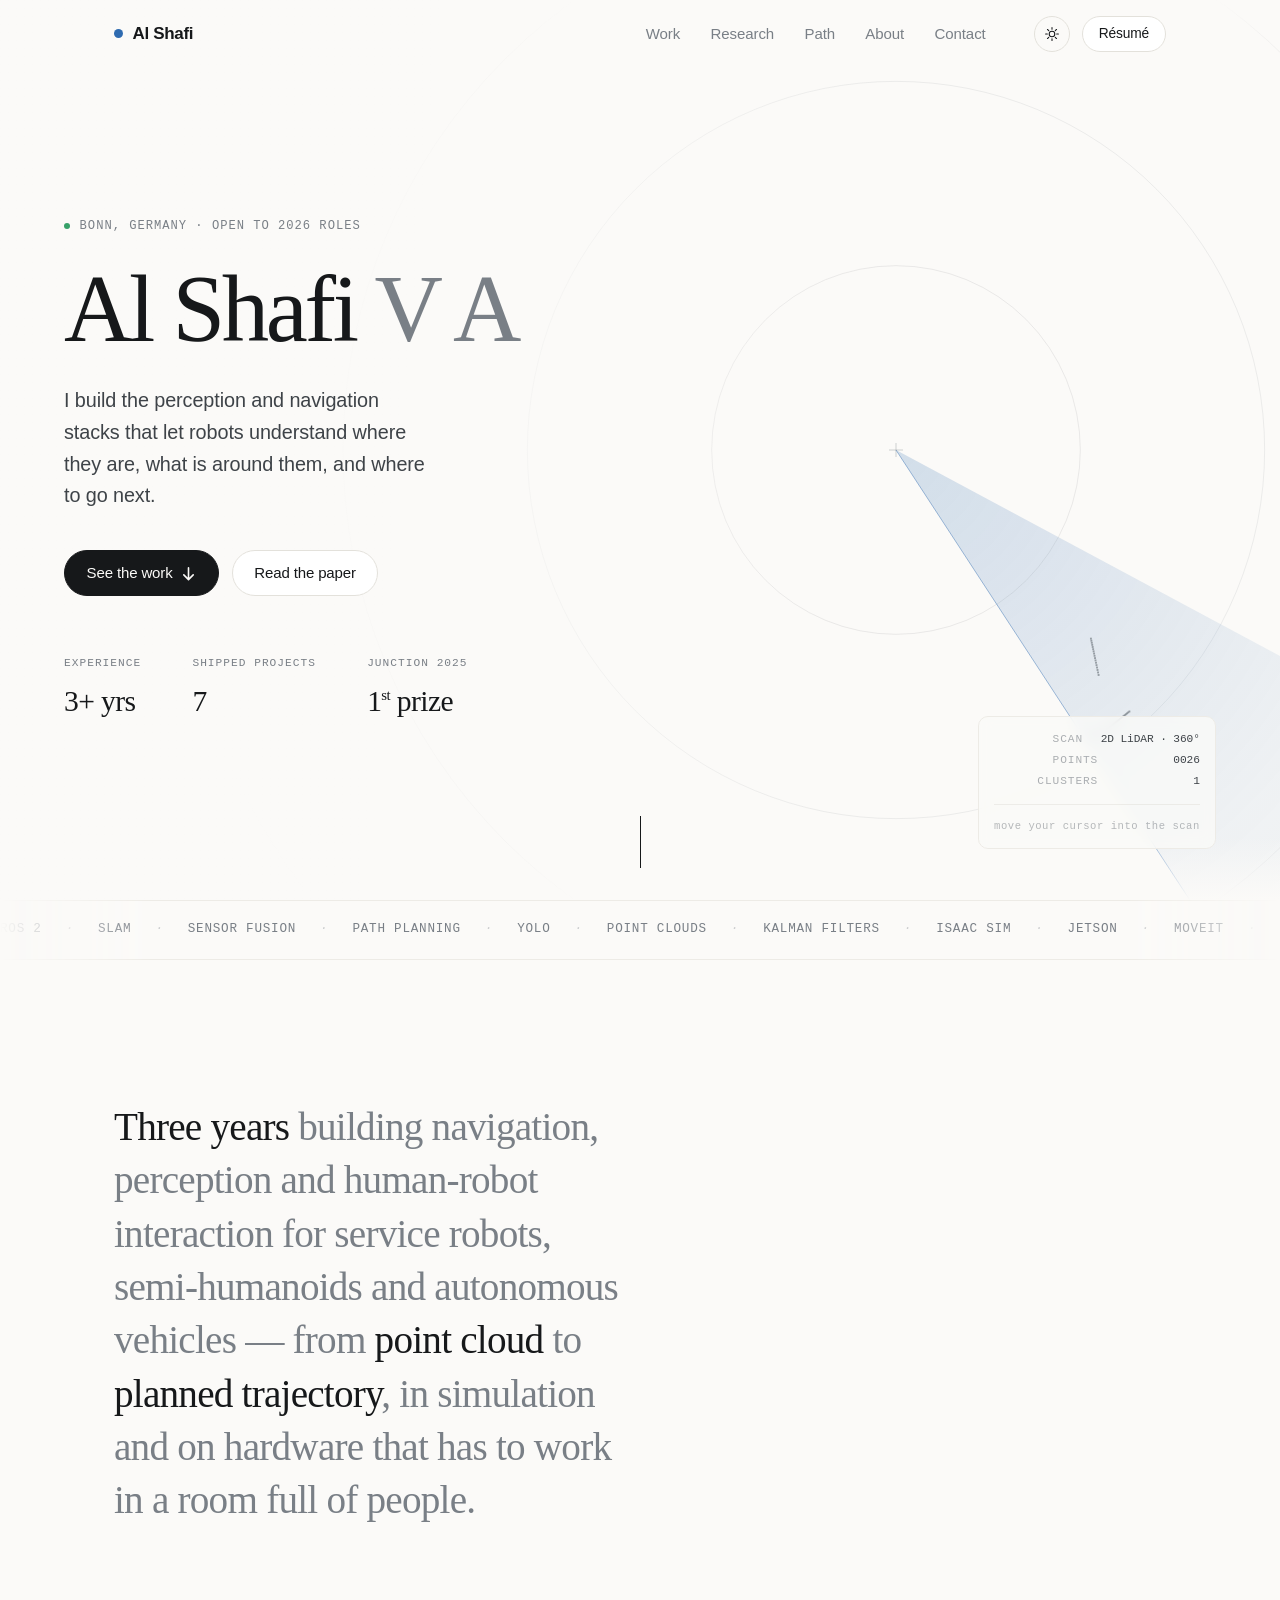
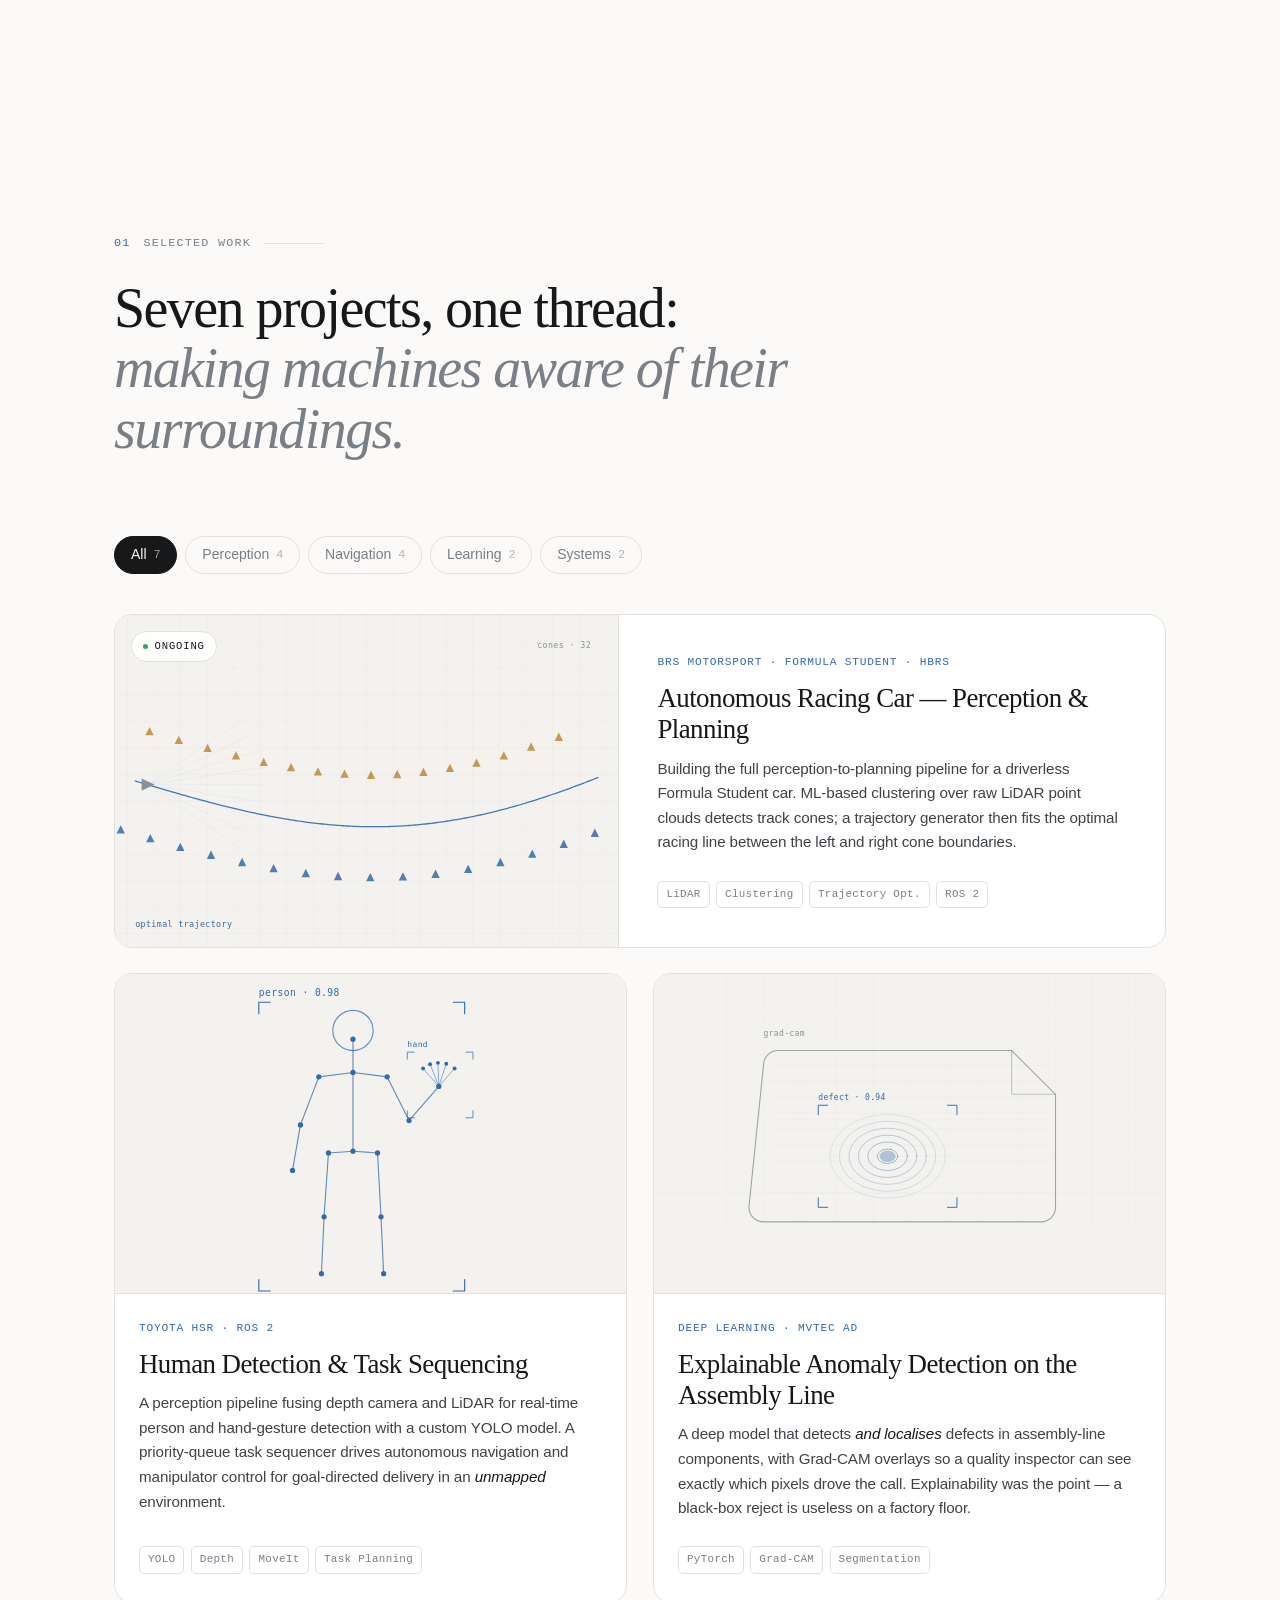
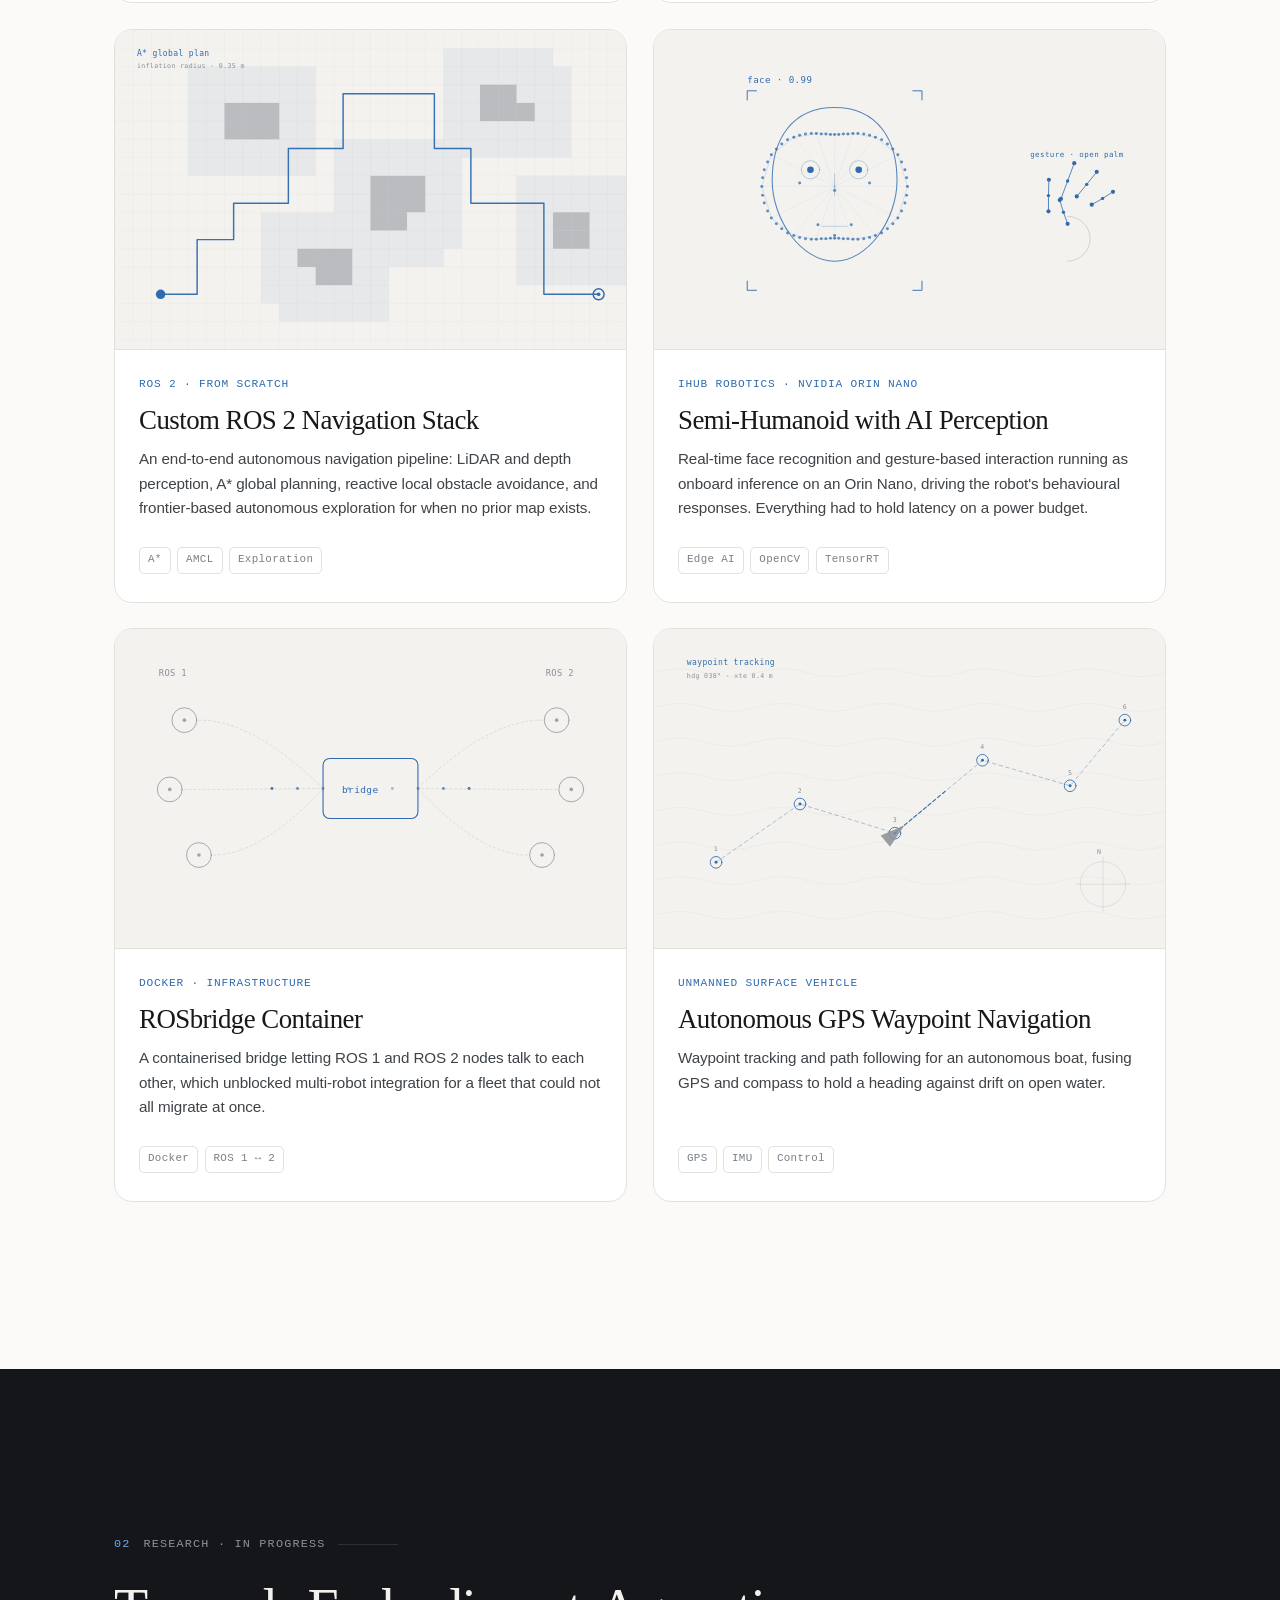
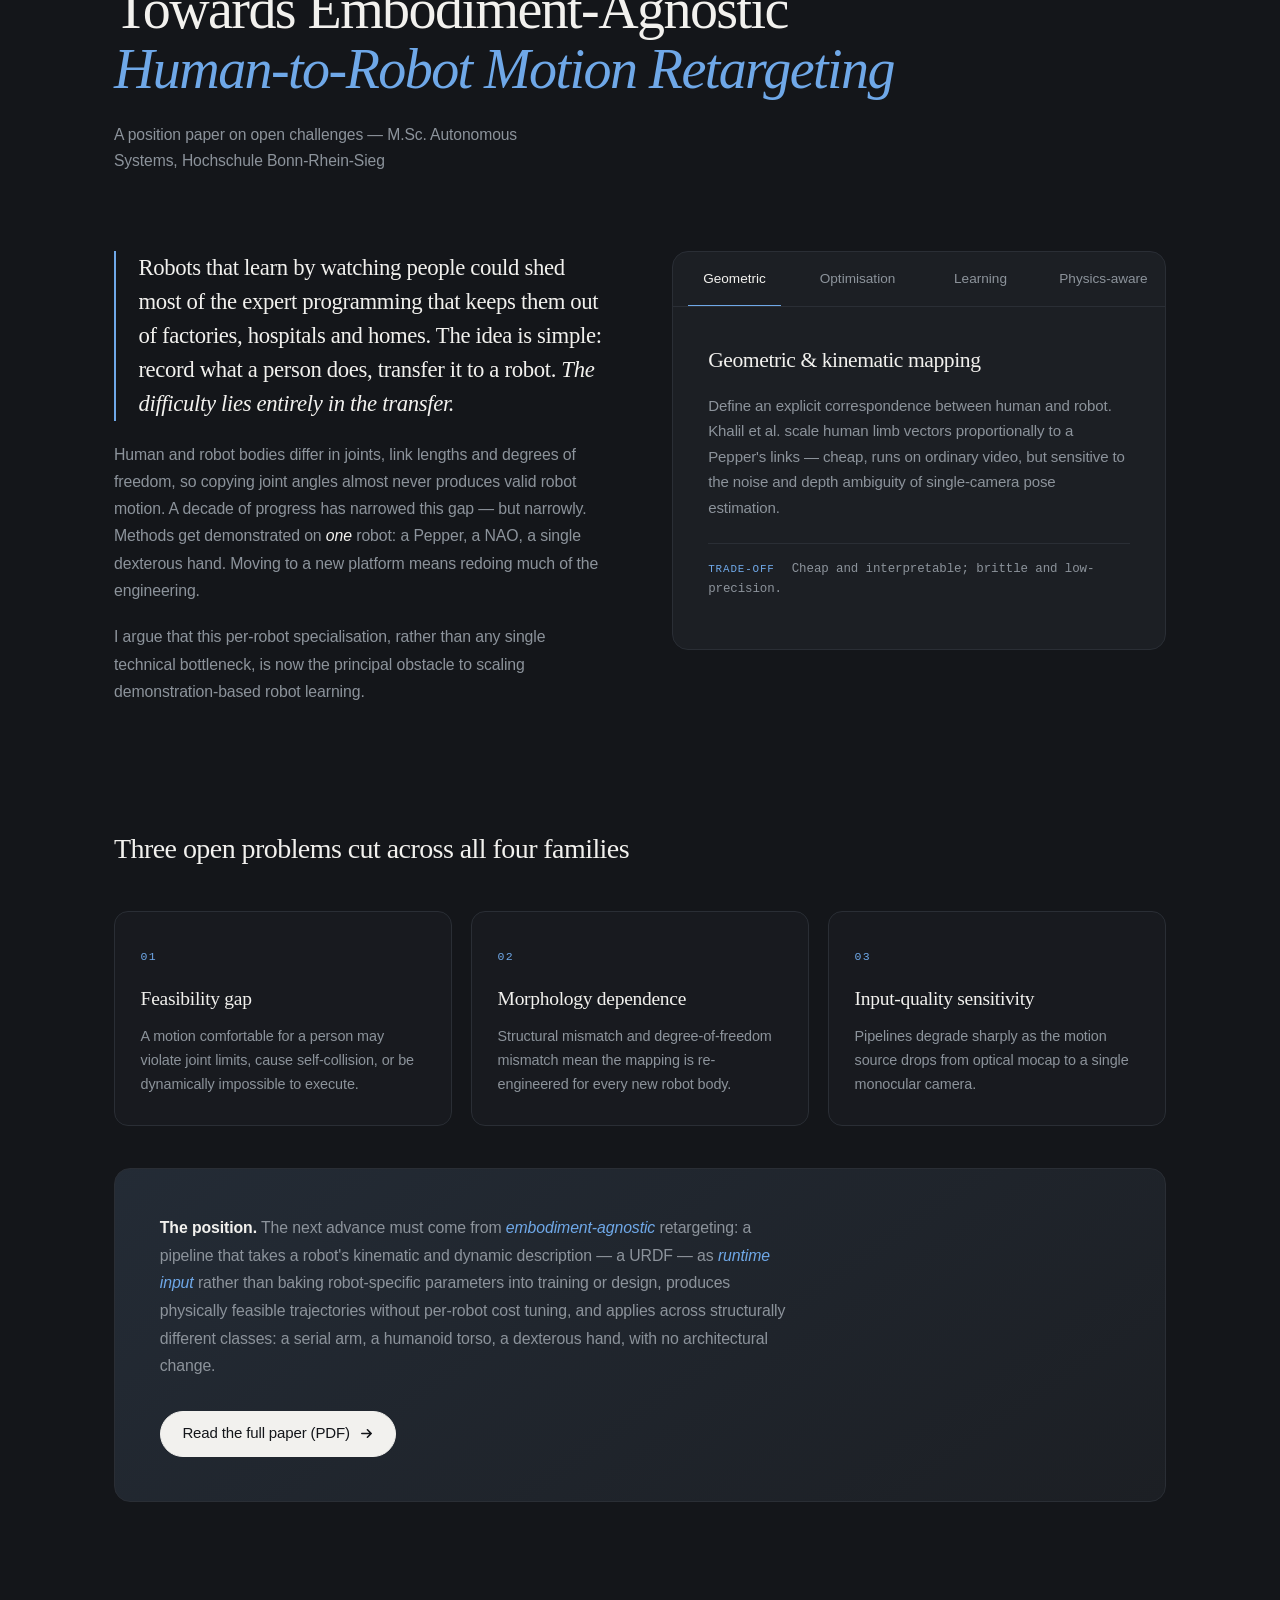
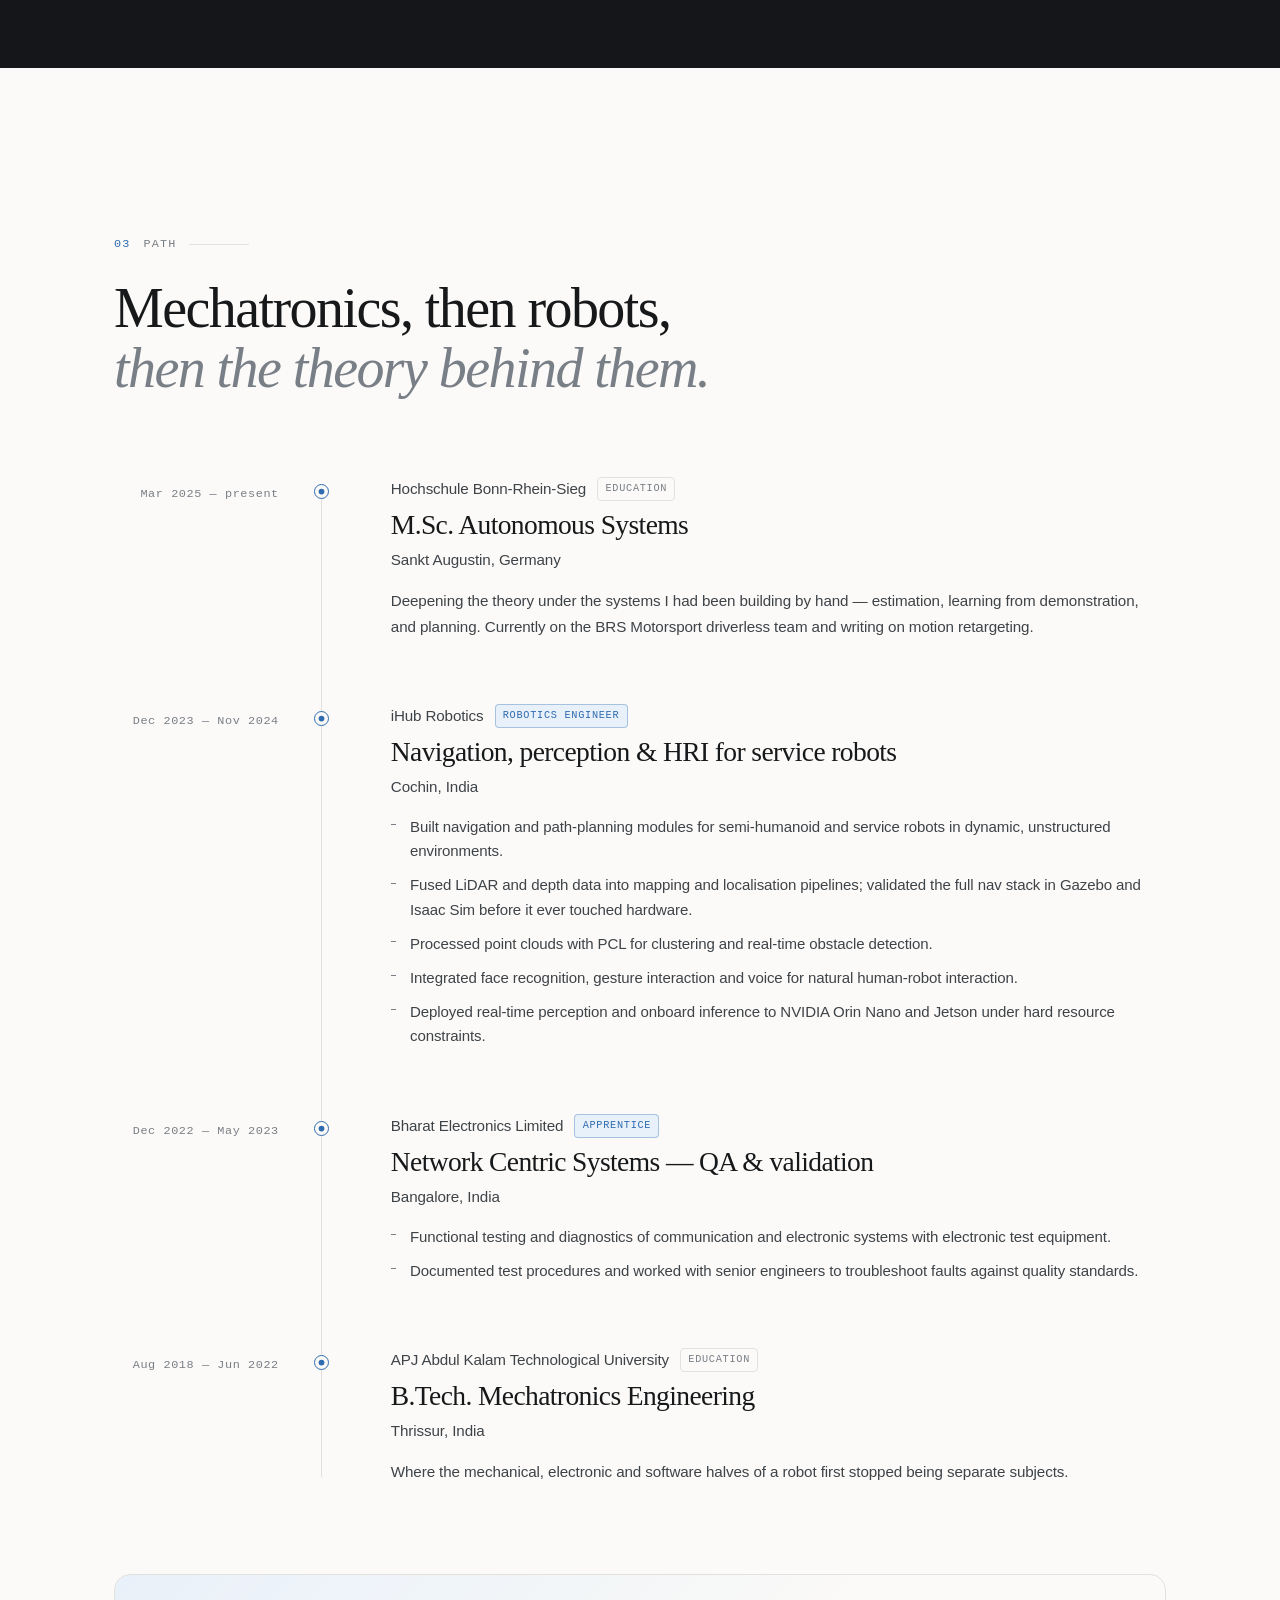
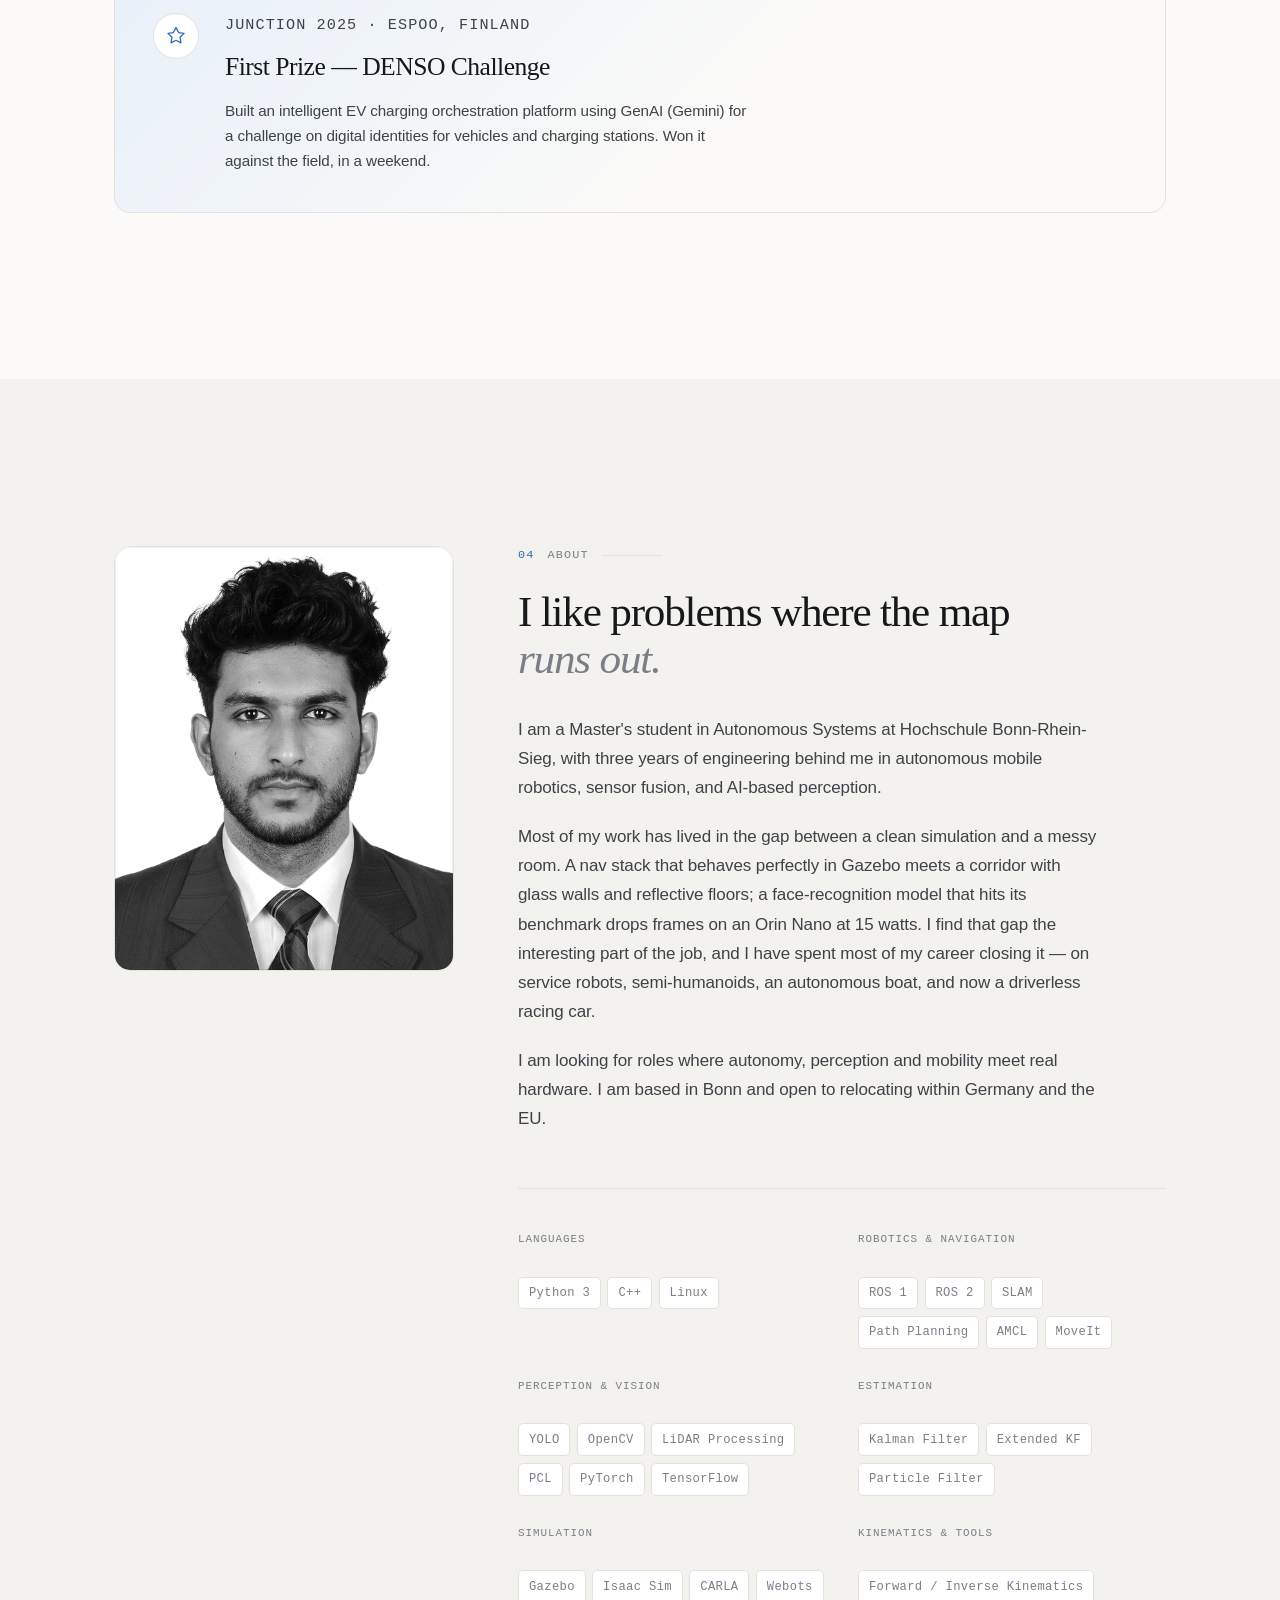
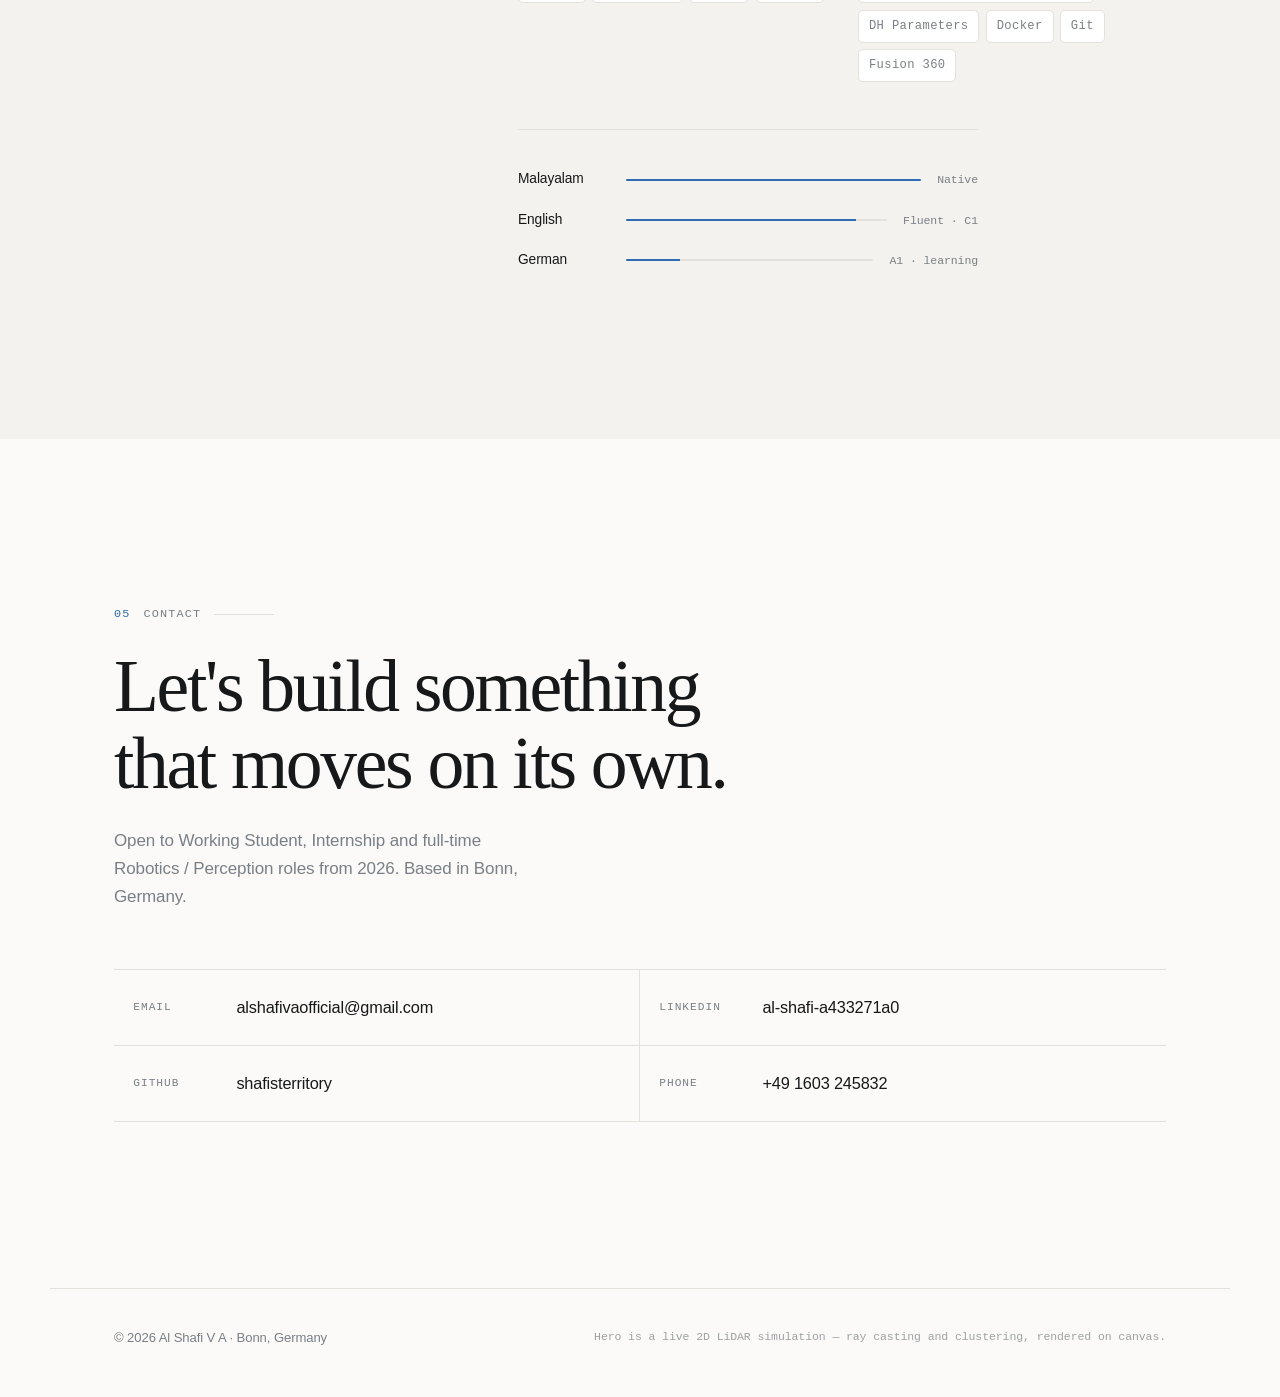
==== index.html @ cf68c4b6 "Initial commit: portfolio website Autonomous Systems Engineer portfolio with projects, research, and" ====
<!DOCTYPE html>
<html lang="en" data-theme="light">
<head>
<meta charset="utf-8">
<meta name="viewport" content="width=device-width, initial-scale=1">
<title>Al Shafi V A — Autonomous Systems Engineer</title>
<meta name="description" content="Robotics engineer and M.Sc. Autonomous Systems student at Hochschule Bonn-Rhein-Sieg. Navigation, perception, sensor fusion, and human-robot interaction.">

<meta property="og:title" content="Al Shafi V A — Autonomous Systems Engineer">
<meta property="og:description" content="Navigation, perception, and sensor fusion for robots that work in the real world.">
<meta property="og:type" content="website">

<link rel="preconnect" href="https://fonts.googleapis.com">
<link rel="stylesheet" href="css/style.css">
</head>
<body>

<!-- ─── skip link ─────────────────────────────────────────── -->
<a href="#main" class="skip">Skip to content</a>

<!-- ─── nav ───────────────────────────────────────────────── -->
<header class="nav" id="nav">
  <div class="nav__inner">
    <a href="#top" class="nav__mark" aria-label="Home">
      <span class="nav__mark-dot" aria-hidden="true"></span>
      <span class="nav__mark-text">Al Shafi</span>
    </a>

    <nav class="nav__links" aria-label="Primary">
      <a href="#work">Work</a>
      <a href="#research">Research</a>
      <a href="#path">Path</a>
      <a href="#about">About</a>
      <a href="#contact">Contact</a>
    </nav>

    <div class="nav__actions">
      <button class="theme-toggle" id="themeToggle" type="button"
              aria-label="Switch colour theme" title="Switch colour theme">
        <svg class="icon-sun" viewBox="0 0 24 24" aria-hidden="true"><circle cx="12" cy="12" r="4.2"/><path d="M12 2.4v2.6M12 19v2.6M2.4 12h2.6M19 12h2.6M5.2 5.2l1.9 1.9M16.9 16.9l1.9 1.9M18.8 5.2l-1.9 1.9M7.1 16.9l-1.9 1.9"/></svg>
        <svg class="icon-moon" viewBox="0 0 24 24" aria-hidden="true"><path d="M20.5 14.6A8.6 8.6 0 0 1 9.4 3.5a8.6 8.6 0 1 0 11.1 11.1z"/></svg>
      </button>
      <a class="btn btn--sm" href="assets/Al_Shafi_VA_Resume.pdf" target="_blank" rel="noopener">Résumé</a>
    </div>
  </div>
  <div class="nav__progress" id="navProgress" aria-hidden="true"></div>
</header>


<main id="main">
<span id="top"></span>

<!-- ─── hero ──────────────────────────────────────────────── -->
<section class="hero">
  <canvas class="hero__canvas" id="lidar" aria-hidden="true"></canvas>
  <div class="hero__scrim" aria-hidden="true"></div>

  <div class="hero__content">
    <p class="hero__eyebrow" data-reveal>
      <span class="pulse" aria-hidden="true"></span>
      Bonn, Germany · open to 2026 roles
    </p>

    <h1 class="hero__name" data-reveal data-reveal-delay="1">
      <span class="hero__line">Al&nbsp;Shafi</span> <span class="hero__line hero__line--muted">V&nbsp;A</span>
    </h1>

    <p class="hero__tagline" data-reveal data-reveal-delay="2">
      I build the perception and navigation stacks that let robots
      understand where they are, what is around them, and where to go next.
    </p>

    <div class="hero__cta" data-reveal data-reveal-delay="3">
      <a class="btn btn--primary" href="#work">
        See the work
        <svg viewBox="0 0 16 16" aria-hidden="true"><path d="M8 2v12M3 9.5 8 14.5l5-5"/></svg>
      </a>
      <a class="btn" href="#research">Read the paper</a>
    </div>

    <dl class="hero__stats" data-reveal data-reveal-delay="4">
      <div><dt>Experience</dt><dd><span data-count="3">0</span>+ yrs</dd></div>
      <div><dt>Shipped projects</dt><dd><span data-count="7">0</span></dd></div>
      <div><dt>Junction 2025</dt><dd>1<sup>st</sup> prize</dd></div>
    </dl>
  </div>

  <div class="hero__readout" aria-hidden="true">
    <div class="readout__row"><span>scan</span><b id="roScan">2D LiDAR · 360°</b></div>
    <div class="readout__row"><span>points</span><b id="roPoints">0</b></div>
    <div class="readout__row"><span>clusters</span><b id="roClusters">0</b></div>
    <div class="readout__hint">move your cursor into the scan</div>
  </div>

  <a href="#work" class="hero__scroll" aria-label="Scroll to work">
    <span class="hero__scroll-line" aria-hidden="true"></span>
  </a>
</section>


<!-- ─── marquee / skills ribbon ───────────────────────────── -->
<div class="ribbon" aria-hidden="true">
  <div class="ribbon__track">
    <span>ROS 2</span><i>·</i><span>SLAM</span><i>·</i><span>Sensor Fusion</span><i>·</i>
    <span>Path Planning</span><i>·</i><span>YOLO</span><i>·</i><span>Point Clouds</span><i>·</i>
    <span>Kalman Filters</span><i>·</i><span>Isaac Sim</span><i>·</i><span>Jetson</span><i>·</i>
    <span>MoveIt</span><i>·</i><span>CARLA</span><i>·</i><span>Gazebo</span><i>·</i>
    <span>ROS 2</span><i>·</i><span>SLAM</span><i>·</i><span>Sensor Fusion</span><i>·</i>
    <span>Path Planning</span><i>·</i><span>YOLO</span><i>·</i><span>Point Clouds</span><i>·</i>
    <span>Kalman Filters</span><i>·</i><span>Isaac Sim</span><i>·</i><span>Jetson</span><i>·</i>
    <span>MoveIt</span><i>·</i><span>CARLA</span><i>·</i><span>Gazebo</span><i>·</i>
  </div>
</div>


<!-- ─── intro statement ───────────────────────────────────── -->
<section class="statement">
  <p class="statement__body" data-reveal>
    <span>Three years</span> building navigation, perception and human-robot
    interaction for service robots, semi-humanoids and autonomous vehicles —
    from <span>point cloud</span> to <span>planned trajectory</span>, in simulation
    and on hardware that has to work in a room full of people.
  </p>
</section>


<!-- ─── work ──────────────────────────────────────────────── -->
<section class="section" id="work">
  <div class="section__head">
    <p class="kicker" data-reveal><span class="kicker__num">01</span> Selected work</p>
    <h2 class="section__title" data-reveal data-reveal-delay="1">
      Seven projects, one thread:<br>
      <em>making machines aware of their surroundings.</em>
    </h2>
  </div>

  <div class="filters" data-reveal role="tablist" aria-label="Filter projects by discipline">
    <button class="filter is-active" data-filter="all"        role="tab" aria-selected="true">All <b>7</b></button>
    <button class="filter" data-filter="perception"  role="tab" aria-selected="false">Perception <b>4</b></button>
    <button class="filter" data-filter="navigation"  role="tab" aria-selected="false">Navigation <b>4</b></button>
    <button class="filter" data-filter="learning"    role="tab" aria-selected="false">Learning <b>2</b></button>
    <button class="filter" data-filter="systems"     role="tab" aria-selected="false">Systems <b>2</b></button>
  </div>

  <div class="grid" id="projectGrid">

    <!-- 1 -->
    <article class="card card--wide" data-tags="perception navigation learning" data-reveal>
      <div class="card__media">
        <img src="assets/projects/racing.svg" alt="" loading="lazy"
             onerror="this.closest('.card__media').classList.add('is-empty')">
        <div class="card__ph" aria-hidden="true">
          <svg viewBox="0 0 120 60"><path d="M6 52 Q30 8 60 30 T114 14"/><circle cx="20" cy="40" r="2"/><circle cx="42" cy="22" r="2"/><circle cx="66" cy="31" r="2"/><circle cx="90" cy="22" r="2"/><circle cx="30" cy="52" r="2"/><circle cx="54" cy="38" r="2"/><circle cx="78" cy="40" r="2"/><circle cx="102" cy="30" r="2"/></svg>
          <span>assets/projects/racing.svg</span>
        </div>
        <span class="badge badge--live">Ongoing</span>
      </div>
      <div class="card__body">
        <p class="card__meta">BRS Motorsport · Formula Student · HBRS</p>
        <h3 class="card__title">Autonomous Racing Car — Perception &amp; Planning</h3>
        <p class="card__text">
          Building the full perception-to-planning pipeline for a driverless
          Formula Student car. ML-based clustering over raw LiDAR point clouds
          detects track cones; a trajectory generator then fits the optimal
          racing line between the left and right cone boundaries.
        </p>
        <ul class="chips"><li>LiDAR</li><li>Clustering</li><li>Trajectory Opt.</li><li>ROS 2</li></ul>
      </div>
    </article>

    <!-- 2 -->
    <article class="card" data-tags="perception navigation" data-reveal data-reveal-delay="1">
      <div class="card__media">
        <img src="assets/projects/hsr.svg" alt="" loading="lazy"
             onerror="this.closest('.card__media').classList.add('is-empty')">
        <div class="card__ph" aria-hidden="true">
          <svg viewBox="0 0 120 60"><rect x="46" y="18" width="28" height="30" rx="4"/><circle cx="60" cy="12" r="7"/><path d="M40 34h-14M94 34h-14"/></svg>
          <span>assets/projects/hsr.svg</span>
        </div>
      </div>
      <div class="card__body">
        <p class="card__meta">Toyota HSR · ROS 2</p>
        <h3 class="card__title">Human Detection &amp; Task Sequencing</h3>
        <p class="card__text">
          A perception pipeline fusing depth camera and LiDAR for real-time person
          and hand-gesture detection with a custom YOLO model. A priority-queue
          task sequencer drives autonomous navigation and manipulator control for
          goal-directed delivery in an <em>unmapped</em> environment.
        </p>
        <ul class="chips"><li>YOLO</li><li>Depth</li><li>MoveIt</li><li>Task Planning</li></ul>
      </div>
    </article>

    <!-- 3 -->
    <article class="card" data-tags="perception learning" data-reveal data-reveal-delay="2">
      <div class="card__media">
        <img src="assets/projects/anomaly.svg" alt="" loading="lazy"
             onerror="this.closest('.card__media').classList.add('is-empty')">
        <div class="card__ph" aria-hidden="true">
          <svg viewBox="0 0 120 60"><rect x="24" y="14" width="72" height="34" rx="3"/><path d="M54 26h14v10H54z" class="hot"/><path d="M24 40h72"/></svg>
          <span>assets/projects/anomaly.svg</span>
        </div>
      </div>
      <div class="card__body">
        <p class="card__meta">Deep Learning · MVTec AD</p>
        <h3 class="card__title">Explainable Anomaly Detection on the Assembly Line</h3>
        <p class="card__text">
          A deep model that detects <em>and localises</em> defects in assembly-line
          components, with Grad-CAM overlays so a quality inspector can see exactly
          which pixels drove the call. Explainability was the point — a black-box
          reject is useless on a factory floor.
        </p>
        <ul class="chips"><li>PyTorch</li><li>Grad-CAM</li><li>Segmentation</li></ul>
      </div>
    </article>

    <!-- 4 -->
    <article class="card" data-tags="navigation" data-reveal>
      <div class="card__media">
        <img src="assets/projects/nav-stack.svg" alt="" loading="lazy"
             onerror="this.closest('.card__media').classList.add('is-empty')">
        <div class="card__ph" aria-hidden="true">
          <svg viewBox="0 0 120 60"><path d="M12 48h20v-16h20v-12h24v-8h32" class="dash"/><circle cx="12" cy="48" r="3"/><circle cx="108" cy="12" r="3"/></svg>
          <span>assets/projects/nav-stack.svg</span>
        </div>
      </div>
      <div class="card__body">
        <p class="card__meta">ROS 2 · From scratch</p>
        <h3 class="card__title">Custom ROS 2 Navigation Stack</h3>
        <p class="card__text">
          An end-to-end autonomous navigation pipeline: LiDAR and depth perception,
          A* global planning, reactive local obstacle avoidance, and frontier-based
          autonomous exploration for when no prior map exists.
        </p>
        <ul class="chips"><li>A*</li><li>AMCL</li><li>Exploration</li></ul>
      </div>
    </article>

    <!-- 5 -->
    <article class="card" data-tags="perception systems" data-reveal data-reveal-delay="1">
      <div class="card__media">
        <img src="assets/projects/humanoid.svg" alt="" loading="lazy"
             onerror="this.closest('.card__media').classList.add('is-empty')">
        <div class="card__ph" aria-hidden="true">
          <svg viewBox="0 0 120 60"><circle cx="60" cy="22" r="12"/><path d="M44 48c0-9 7-14 16-14s16 5 16 14"/><path d="M52 20h4M64 20h4"/></svg>
          <span>assets/projects/humanoid.svg</span>
        </div>
      </div>
      <div class="card__body">
        <p class="card__meta">iHub Robotics · NVIDIA Orin Nano</p>
        <h3 class="card__title">Semi-Humanoid with AI Perception</h3>
        <p class="card__text">
          Real-time face recognition and gesture-based interaction running as
          onboard inference on an Orin Nano, driving the robot's behavioural
          responses. Everything had to hold latency on a power budget.
        </p>
        <ul class="chips"><li>Edge AI</li><li>OpenCV</li><li>TensorRT</li></ul>
      </div>
    </article>

    <!-- 6 -->
    <article class="card" data-tags="systems" data-reveal data-reveal-delay="2">
      <div class="card__media">
        <img src="assets/projects/rosbridge.svg" alt="" loading="lazy"
             onerror="this.closest('.card__media').classList.add('is-empty')">
        <div class="card__ph" aria-hidden="true">
          <svg viewBox="0 0 120 60"><rect x="14" y="20" width="26" height="20" rx="3"/><rect x="80" y="20" width="26" height="20" rx="3"/><path d="M40 30h40" class="dash"/><circle cx="60" cy="30" r="4"/></svg>
          <span>assets/projects/rosbridge.svg</span>
        </div>
      </div>
      <div class="card__body">
        <p class="card__meta">Docker · Infrastructure</p>
        <h3 class="card__title">ROSbridge Container</h3>
        <p class="card__text">
          A containerised bridge letting ROS 1 and ROS 2 nodes talk to each other,
          which unblocked multi-robot integration for a fleet that could not all
          migrate at once.
        </p>
        <ul class="chips"><li>Docker</li><li>ROS 1 ↔ 2</li></ul>
      </div>
    </article>

    <!-- 7 -->
    <article class="card" data-tags="navigation" data-reveal>
      <div class="card__media">
        <img src="assets/projects/gps-boat.svg" alt="" loading="lazy"
             onerror="this.closest('.card__media').classList.add('is-empty')">
        <div class="card__ph" aria-hidden="true">
          <svg viewBox="0 0 120 60"><path d="M20 44h80l-10 10H30z"/><path d="M60 44V16M60 16l22 10-22 8" class="dash"/></svg>
          <span>assets/projects/gps-boat.svg</span>
        </div>
      </div>
      <div class="card__body">
        <p class="card__meta">Unmanned Surface Vehicle</p>
        <h3 class="card__title">Autonomous GPS Waypoint Navigation</h3>
        <p class="card__text">
          Waypoint tracking and path following for an autonomous boat, fusing GPS
          and compass to hold a heading against drift on open water.
        </p>
        <ul class="chips"><li>GPS</li><li>IMU</li><li>Control</li></ul>
      </div>
    </article>

  </div>

  <p class="grid__empty" id="gridEmpty" hidden>No projects match that filter.</p>
</section>


<!-- ─── research ──────────────────────────────────────────── -->
<section class="section section--dark" id="research">
  <div class="section__head">
    <p class="kicker" data-reveal><span class="kicker__num">02</span> Research · in progress</p>
    <h2 class="section__title" data-reveal data-reveal-delay="1">
      Towards Embodiment-Agnostic<br><em>Human-to-Robot Motion Retargeting</em>
    </h2>
    <p class="section__sub" data-reveal data-reveal-delay="2">
      A position paper on open challenges — M.Sc. Autonomous Systems, Hochschule Bonn-Rhein-Sieg
    </p>
  </div>

  <div class="paper">
    <div class="paper__abstract" data-reveal>
      <p class="paper__lede">
        Robots that learn by watching people could shed most of the expert
        programming that keeps them out of factories, hospitals and homes. The idea
        is simple: record what a person does, transfer it to a robot. <em>The
        difficulty lies entirely in the transfer.</em>
      </p>
      <p>
        Human and robot bodies differ in joints, link lengths and degrees of freedom,
        so copying joint angles almost never produces valid robot motion. A decade of
        progress has narrowed this gap — but narrowly. Methods get demonstrated on
        <em>one</em> robot: a Pepper, a NAO, a single dexterous hand. Moving to a new
        platform means redoing much of the engineering.
      </p>
      <p>
        I argue that this per-robot specialisation, rather than any single technical
        bottleneck, is now the principal obstacle to scaling demonstration-based
        robot learning.
      </p>
    </div>

    <div class="paper__panel" data-reveal data-reveal-delay="1">
      <div class="tabs" role="tablist" aria-label="Retargeting method families">
        <button class="tab is-active" role="tab" aria-selected="true"  data-tab="geo">Geometric</button>
        <button class="tab" role="tab" aria-selected="false" data-tab="opt">Optimisation</button>
        <button class="tab" role="tab" aria-selected="false" data-tab="learn">Learning</button>
        <button class="tab" role="tab" aria-selected="false" data-tab="phys">Physics-aware</button>
      </div>

      <div class="tab-panels">
        <div class="tab-panel is-active" data-panel="geo" role="tabpanel">
          <h4>Geometric &amp; kinematic mapping</h4>
          <p>
            Define an explicit correspondence between human and robot. Khalil et al.
            scale human limb vectors proportionally to a Pepper's links — cheap, runs
            on ordinary video, but sensitive to the noise and depth ambiguity of
            single-camera pose estimation.
          </p>
          <p class="tab-panel__verdict"><span>Trade-off</span> Cheap and interpretable; brittle and low-precision.</p>
        </div>

        <div class="tab-panel" data-panel="opt" role="tabpanel">
          <h4>Optimisation-based retargeting</h4>
          <p>
            Cast retargeting as a constrained problem: minimise human–robot pose
            discrepancy subject to joint limits and collision avoidance. DexPilot
            teleoperates a 23-DoA hand-arm system from four depth cameras watching a
            bare hand — accurate and general <em>within</em> a hand morphology.
          </p>
          <p class="tab-panel__verdict"><span>Trade-off</span> Precise; computationally heavy and cost terms tuned per robot.</p>
        </div>

        <div class="tab-panel" data-panel="learn" role="tabpanel">
          <h4>Learning-based retargeting</h4>
          <p>
            Replace hand-designed rules with mappings learned from data. Zhang et al.
            search a compressed latent space for the best-matching robot pose,
            transferring two-armed sign language across YuMi, NAO and Pepper. The
            binding constraint is how much matched human–robot data you need.
          </p>
          <p class="tab-panel__verdict"><span>Trade-off</span> Scales across robots; starved for paired training data.</p>
        </div>

        <div class="tab-panel" data-panel="phys" role="tabpanel">
          <h4>Physics-aware imitation</h4>
          <p>
            Enforce dynamic feasibility, not just kinematic similarity — the motion
            must be executable, not merely reachable. This family speaks directly to
            the feasibility gap, where a motion comfortable for a person violates a
            robot's torque limits or is dynamically impossible.
          </p>
          <p class="tab-panel__verdict"><span>Trade-off</span> Physically valid; expensive and simulator-dependent.</p>
        </div>
      </div>
    </div>
  </div>

  <div class="problems">
    <p class="problems__head" data-reveal>Three open problems cut across all four families</p>
    <div class="problems__grid">
      <div class="problem" data-reveal>
        <span class="problem__num">01</span>
        <h4>Feasibility gap</h4>
        <p>A motion comfortable for a person may violate joint limits, cause self-collision, or be dynamically impossible to execute.</p>
      </div>
      <div class="problem" data-reveal data-reveal-delay="1">
        <span class="problem__num">02</span>
        <h4>Morphology dependence</h4>
        <p>Structural mismatch and degree-of-freedom mismatch mean the mapping is re-engineered for every new robot body.</p>
      </div>
      <div class="problem" data-reveal data-reveal-delay="2">
        <span class="problem__num">03</span>
        <h4>Input-quality sensitivity</h4>
        <p>Pipelines degrade sharply as the motion source drops from optical mocap to a single monocular camera.</p>
      </div>
    </div>

    <div class="thesis" data-reveal>
      <p>
        <strong>The position.</strong> The next advance must come from
        <em>embodiment-agnostic</em> retargeting: a pipeline that takes a robot's
        kinematic and dynamic description — a URDF — as <em>runtime input</em> rather
        than baking robot-specific parameters into training or design, produces
        physically feasible trajectories without per-robot cost tuning, and applies
        across structurally different classes: a serial arm, a humanoid torso, a
        dexterous hand, with no architectural change.
      </p>
      <a class="btn btn--primary" href="assets/Towards_Embodiment_Agnostic_Retargeting.pdf" target="_blank" rel="noopener">
        Read the full paper (PDF)
        <svg viewBox="0 0 16 16" aria-hidden="true"><path d="M3 8h10M9 4l4 4-4 4"/></svg>
      </a>
    </div>
  </div>
</section>


<!-- ─── path / timeline ───────────────────────────────────── -->
<section class="section" id="path">
  <div class="section__head">
    <p class="kicker" data-reveal><span class="kicker__num">03</span> Path</p>
    <h2 class="section__title" data-reveal data-reveal-delay="1">
      Mechatronics, then robots,<br><em>then the theory behind them.</em>
    </h2>
  </div>

  <ol class="timeline" id="timeline">
    <span class="timeline__rail" aria-hidden="true"><i id="timelineFill"></i></span>

    <li class="tl" data-reveal>
      <span class="tl__dot" aria-hidden="true"></span>
      <div class="tl__when">Mar 2025 — present</div>
      <div class="tl__what">
        <p class="tl__where">Hochschule Bonn-Rhein-Sieg <span class="tl__tag">Education</span></p>
        <h3>M.Sc. Autonomous Systems</h3>
        <p class="tl__place">Sankt Augustin, Germany</p>
        <p>
          Deepening the theory under the systems I had been building by hand —
          estimation, learning from demonstration, and planning. Currently on the
          BRS Motorsport driverless team and writing on motion retargeting.
        </p>
      </div>
    </li>

    <li class="tl" data-reveal>
      <span class="tl__dot" aria-hidden="true"></span>
      <div class="tl__when">Dec 2023 — Nov 2024</div>
      <div class="tl__what">
        <p class="tl__where">iHub Robotics <span class="tl__tag tl__tag--work">Robotics Engineer</span></p>
        <h3>Navigation, perception &amp; HRI for service robots</h3>
        <p class="tl__place">Cochin, India</p>
        <ul>
          <li>Built navigation and path-planning modules for semi-humanoid and service robots in dynamic, unstructured environments.</li>
          <li>Fused LiDAR and depth data into mapping and localisation pipelines; validated the full nav stack in Gazebo and Isaac Sim before it ever touched hardware.</li>
          <li>Processed point clouds with PCL for clustering and real-time obstacle detection.</li>
          <li>Integrated face recognition, gesture interaction and voice for natural human-robot interaction.</li>
          <li>Deployed real-time perception and onboard inference to NVIDIA Orin Nano and Jetson under hard resource constraints.</li>
        </ul>
      </div>
    </li>

    <li class="tl" data-reveal>
      <span class="tl__dot" aria-hidden="true"></span>
      <div class="tl__when">Dec 2022 — May 2023</div>
      <div class="tl__what">
        <p class="tl__where">Bharat Electronics Limited <span class="tl__tag tl__tag--work">Apprentice</span></p>
        <h3>Network Centric Systems — QA &amp; validation</h3>
        <p class="tl__place">Bangalore, India</p>
        <ul>
          <li>Functional testing and diagnostics of communication and electronic systems with electronic test equipment.</li>
          <li>Documented test procedures and worked with senior engineers to troubleshoot faults against quality standards.</li>
        </ul>
      </div>
    </li>

    <li class="tl" data-reveal>
      <span class="tl__dot" aria-hidden="true"></span>
      <div class="tl__when">Aug 2018 — Jun 2022</div>
      <div class="tl__what">
        <p class="tl__where">APJ Abdul Kalam Technological University <span class="tl__tag">Education</span></p>
        <h3>B.Tech. Mechatronics Engineering</h3>
        <p class="tl__place">Thrissur, India</p>
        <p>Where the mechanical, electronic and software halves of a robot first stopped being separate subjects.</p>
      </div>
    </li>
  </ol>

  <!-- award -->
  <div class="award" data-reveal>
    <div class="award__badge" aria-hidden="true">
      <svg viewBox="0 0 24 24"><path d="M12 2.6l2.7 5.6 6.1.9-4.4 4.3 1 6.1L12 16.6 6.6 19.5l1-6.1L3.2 9.1l6.1-.9z"/></svg>
    </div>
    <div>
      <p class="award__meta">Junction 2025 · Espoo, Finland</p>
      <h3>First Prize — DENSO Challenge</h3>
      <p>
        Built an intelligent EV charging orchestration platform using GenAI (Gemini)
        for a challenge on digital identities for vehicles and charging stations.
        Won it against the field, in a weekend.
      </p>
    </div>
  </div>
</section>


<!-- ─── about ─────────────────────────────────────────────── -->
<section class="section section--tint" id="about">
  <div class="about">
    <div class="about__portrait" data-reveal>
      <div class="portrait">
        <img src="assets/headshot.jpg" alt="Al Shafi V A" loading="lazy"
             onerror="this.closest('.portrait').classList.add('is-empty')">
        <div class="portrait__ph" aria-hidden="true">
          <svg viewBox="0 0 24 24"><circle cx="12" cy="8.5" r="4"/><path d="M4.5 20.5a7.5 7.5 0 0 1 15 0"/></svg>
          <span>assets/headshot.jpg</span>
        </div>
        <span class="portrait__frame" aria-hidden="true"></span>
      </div>
    </div>

    <div class="about__text">
      <p class="kicker" data-reveal><span class="kicker__num">04</span> About</p>
      <h2 class="section__title section__title--sm" data-reveal data-reveal-delay="1">
        I like problems where the map<br><em>runs out.</em>
      </h2>

      <div data-reveal data-reveal-delay="2">
        <p>
          I am a Master's student in Autonomous Systems at Hochschule Bonn-Rhein-Sieg,
          with three years of engineering behind me in autonomous mobile robotics,
          sensor fusion, and AI-based perception.
        </p>
        <p>
          Most of my work has lived in the gap between a clean simulation and a messy
          room. A nav stack that behaves perfectly in Gazebo meets a corridor with
          glass walls and reflective floors; a face-recognition model that hits its
          benchmark drops frames on an Orin Nano at 15 watts. I find that gap the
          interesting part of the job, and I have spent most of my career closing it —
          on service robots, semi-humanoids, an autonomous boat, and now a driverless
          racing car.
        </p>
        <p>
          I am looking for roles where autonomy, perception and mobility meet real
          hardware. I am based in Bonn and open to relocating within Germany and the EU.
        </p>
      </div>

      <div class="skills" data-reveal data-reveal-delay="3">
        <div class="skillset">
          <h4>Languages</h4>
          <ul class="chips chips--lg"><li>Python 3</li><li>C++</li><li>Linux</li></ul>
        </div>
        <div class="skillset">
          <h4>Robotics &amp; navigation</h4>
          <ul class="chips chips--lg"><li>ROS 1</li><li>ROS 2</li><li>SLAM</li><li>Path Planning</li><li>AMCL</li><li>MoveIt</li></ul>
        </div>
        <div class="skillset">
          <h4>Perception &amp; vision</h4>
          <ul class="chips chips--lg"><li>YOLO</li><li>OpenCV</li><li>LiDAR Processing</li><li>PCL</li><li>PyTorch</li><li>TensorFlow</li></ul>
        </div>
        <div class="skillset">
          <h4>Estimation</h4>
          <ul class="chips chips--lg"><li>Kalman Filter</li><li>Extended KF</li><li>Particle Filter</li></ul>
        </div>
        <div class="skillset">
          <h4>Simulation</h4>
          <ul class="chips chips--lg"><li>Gazebo</li><li>Isaac Sim</li><li>CARLA</li><li>Webots</li></ul>
        </div>
        <div class="skillset">
          <h4>Kinematics &amp; tools</h4>
          <ul class="chips chips--lg"><li>Forward / Inverse Kinematics</li><li>DH Parameters</li><li>Docker</li><li>Git</li><li>Fusion 360</li></ul>
        </div>
      </div>

      <div class="langs" data-reveal>
        <div class="lang"><span>Malayalam</span><i class="bar"><b style="--lvl:100%"></b></i><em>Native</em></div>
        <div class="lang"><span>English</span><i class="bar"><b style="--lvl:88%"></b></i><em>Fluent · C1</em></div>
        <div class="lang"><span>German</span><i class="bar"><b style="--lvl:22%"></b></i><em>A1 · learning</em></div>
      </div>
    </div>
  </div>
</section>


<!-- ─── contact ───────────────────────────────────────────── -->
<section class="section contact" id="contact">
  <p class="kicker" data-reveal><span class="kicker__num">05</span> Contact</p>
  <h2 class="contact__title" data-reveal data-reveal-delay="1">
    Let's build something<br>that moves on its own.
  </h2>
  <p class="contact__sub" data-reveal data-reveal-delay="2">
    Open to Working Student, Internship and full-time Robotics / Perception roles
    from 2026. Based in Bonn, Germany.
  </p>

  <div class="contact__links" data-reveal data-reveal-delay="3">
    <a class="clink" href="mailto:alshafivaofficial@gmail.com">
      <span class="clink__label">Email</span>
      <span class="clink__value">alshafivaofficial@gmail.com</span>
      <svg viewBox="0 0 16 16" aria-hidden="true"><path d="M3 8h10M9 4l4 4-4 4"/></svg>
    </a>
    <a class="clink" href="https://www.linkedin.com/in/al-shafi-a433271a0" target="_blank" rel="noopener">
      <span class="clink__label">LinkedIn</span>
      <span class="clink__value">al-shafi-a433271a0</span>
      <svg viewBox="0 0 16 16" aria-hidden="true"><path d="M3 8h10M9 4l4 4-4 4"/></svg>
    </a>
    <a class="clink" href="https://github.com/shafisterritory" target="_blank" rel="noopener">
      <span class="clink__label">GitHub</span>
      <span class="clink__value">shafisterritory</span>
      <svg viewBox="0 0 16 16" aria-hidden="true"><path d="M3 8h10M9 4l4 4-4 4"/></svg>
    </a>
    <a class="clink" href="tel:+491603245832">
      <span class="clink__label">Phone</span>
      <span class="clink__value">+49 1603 245832</span>
      <svg viewBox="0 0 16 16" aria-hidden="true"><path d="M3 8h10M9 4l4 4-4 4"/></svg>
    </a>
  </div>
</section>

</main>

<footer class="foot">
  <p>© <span id="year">2026</span> Al Shafi V A · Bonn, Germany</p>
  <p class="foot__note">Hero is a live 2D LiDAR simulation — ray casting and clustering, rendered on canvas.</p>
</footer>

<script src="js/lidar.js"></script>
<script src="js/main.js"></script>
</body>
</html>
---- css/style.css ----
/* ═══════════════════════════════════════════════════════════
   Al Shafi V A — portfolio
   Tokens → reset → primitives → sections
   ═══════════════════════════════════════════════════════════ */

:root {
  /* ── colour: light ─────────────────────────────── */
  --bg:          #FBFAF8;   /* warm paper                */
  --bg-tint:     #F4F2EE;   /* recessed panel            */
  --surface:     #FFFFFF;
  --ink:         #16181A;   /* near-black, never #000    */
  --ink-soft:    #3E4348;
  --ink-mute:    #797F86;
  --line:        #E3E1DB;
  --line-soft:   #EDEBE6;
  --accent:      #2F6BB0;   /* RViz signal blue          */
  --accent-soft: #E8F0F9;
  --accent-ink:  #24558C;

  /* dark section (research) */
  --dk-bg:       #14161A;
  --dk-surface:  #1C1F24;
  --dk-ink:      #F2F1EE;
  --dk-mute:     #8C939B;
  --dk-line:     #2A2E35;
  --dk-accent:   #6FA8E8;

  /* ── type ──────────────────────────────────────── */
  --serif: ui-serif, "Iowan Old Style", "Palatino Linotype", Palatino, Georgia, "Times New Roman", serif;
  --sans:  ui-sans-serif, -apple-system, BlinkMacSystemFont, "Segoe UI", Inter, Roboto, "Helvetica Neue", Arial, sans-serif;
  --mono:  ui-monospace, "SF Mono", "JetBrains Mono", Menlo, Consolas, monospace;

  /* ── motion ────────────────────────────────────── */
  /* the single most important line in this file:
     slow, confident settling. never the browser default. */
  --ease:      cubic-bezier(0.16, 1, 0.3, 1);
  --ease-soft: cubic-bezier(0.33, 1, 0.68, 1);
  --ease-io:   cubic-bezier(0.65, 0, 0.35, 1);

  /* ── layout ────────────────────────────────────── */
  --pad:   clamp(1.25rem, 5vw, 6rem);
  --maxw:  1180px;
  --nav-h: 68px;
}

[data-theme="dark"] {
  --bg:          #101216;
  --bg-tint:     #16191E;
  --surface:     #191C21;
  --ink:         #F2F1EE;
  --ink-soft:    #C6C9CD;
  --ink-mute:    #868C93;
  --line:        #282C33;
  --line-soft:   #22262C;
  --accent:      #6FA8E8;
  --accent-soft: #1B2733;
  --accent-ink:  #9CC5F0;

  --dk-bg:       #08090B;
  --dk-surface:  #121418;
  --dk-ink:      #F2F1EE;
  --dk-mute:     #868C93;
  --dk-line:     #23262C;
  --dk-accent:   #6FA8E8;
}


/* ═══ reset ══════════════════════════════════════════════ */
*, *::before, *::after { box-sizing: border-box; }
* { margin: 0; }

html {
  scroll-behavior: smooth;
  -webkit-text-size-adjust: 100%;
  scroll-padding-top: calc(var(--nav-h) + 24px);
}

body {
  background: var(--bg);
  color: var(--ink);
  font-family: var(--sans);
  font-size: 17px;
  line-height: 1.65;
  letter-spacing: -0.006em;
  -webkit-font-smoothing: antialiased;
  -moz-osx-font-smoothing: grayscale;
  overflow-x: hidden;
  transition: background 0.5s var(--ease-soft), color 0.5s var(--ease-soft);
}

img, svg, canvas { display: block; max-width: 100%; }
ul, ol { list-style: none; padding: 0; }
button { font: inherit; color: inherit; background: none; border: 0; cursor: pointer; }
a { color: inherit; text-decoration: none; }
em { font-style: italic; }

::selection { background: var(--accent); color: #fff; }

.skip {
  position: absolute; left: -9999px; top: 0; z-index: 999;
  background: var(--ink); color: var(--bg); padding: 12px 20px; border-radius: 0 0 8px 0;
}
.skip:focus { left: 0; }

:focus-visible {
  outline: 2px solid var(--accent);
  outline-offset: 3px;
  border-radius: 3px;
}


/* ═══ reveal engine ══════════════════════════════════════ */
[data-reveal] {
  opacity: 0;
  transform: translateY(22px);
  transition:
    opacity   0.9s var(--ease) var(--d, 0s),
    transform 0.9s var(--ease) var(--d, 0s);
  will-change: opacity, transform;
}
[data-reveal].is-in { opacity: 1; transform: none; }

[data-reveal-delay="1"] { --d: 0.07s; }
[data-reveal-delay="2"] { --d: 0.14s; }
[data-reveal-delay="3"] { --d: 0.21s; }
[data-reveal-delay="4"] { --d: 0.28s; }


/* ═══ nav ════════════════════════════════════════════════ */
.nav {
  position: fixed; inset: 0 0 auto 0; z-index: 100;
  height: var(--nav-h);
  transition: background 0.45s var(--ease-soft), border-color 0.45s var(--ease-soft);
  border-bottom: 1px solid transparent;
}
.nav.is-stuck {
  background: color-mix(in srgb, var(--bg) 78%, transparent);
  backdrop-filter: saturate(180%) blur(18px);
  -webkit-backdrop-filter: saturate(180%) blur(18px);
  border-bottom-color: var(--line-soft);
}

.nav__inner {
  max-width: var(--maxw); height: var(--nav-h);
  margin-inline: auto; padding-inline: var(--pad);
  display: flex; align-items: center; gap: 2rem;
}

.nav__mark { display: flex; align-items: center; gap: 0.6rem; font-weight: 560; letter-spacing: -0.02em; }
.nav__mark-dot {
  width: 9px; height: 9px; border-radius: 50%;
  background: var(--accent);
  box-shadow: 0 0 0 0 color-mix(in srgb, var(--accent) 55%, transparent);
  animation: beacon 2.8s var(--ease-soft) infinite;
}
@keyframes beacon {
  0%       { box-shadow: 0 0 0 0   color-mix(in srgb, var(--accent) 50%, transparent); }
  60%,100% { box-shadow: 0 0 0 9px color-mix(in srgb, var(--accent) 0%,  transparent); }
}

.nav__links { display: flex; gap: 1.9rem; margin-left: auto; font-size: 0.94rem; }
.nav__links a { position: relative; color: var(--ink-mute); transition: color 0.3s var(--ease); padding-block: 4px; }
.nav__links a::after {
  content: ""; position: absolute; left: 0; bottom: 0; height: 1px; width: 100%;
  background: currentColor; transform: scaleX(0); transform-origin: right;
  transition: transform 0.5s var(--ease);
}
.nav__links a:hover, .nav__links a.is-current { color: var(--ink); }
.nav__links a:hover::after, .nav__links a.is-current::after { transform: scaleX(1); transform-origin: left; }

.nav__actions { display: flex; align-items: center; gap: 0.75rem; margin-left: 1rem; }

.theme-toggle {
  width: 36px; height: 36px; border-radius: 50%;
  display: grid; place-items: center;
  border: 1px solid var(--line);
  transition: border-color 0.3s var(--ease), transform 0.5s var(--ease), background 0.3s var(--ease);
}
.theme-toggle:hover { border-color: var(--ink-mute); transform: rotate(25deg); }
.theme-toggle svg { width: 16px; height: 16px; fill: none; stroke: currentColor; stroke-width: 1.6; stroke-linecap: round; }
.theme-toggle .icon-moon { display: none; }
[data-theme="dark"] .theme-toggle .icon-sun  { display: none; }
[data-theme="dark"] .theme-toggle .icon-moon { display: block; }

.nav__progress {
  position: absolute; left: 0; bottom: -1px; height: 1.5px; width: 100%;
  background: var(--accent);
  transform: scaleX(var(--p, 0)); transform-origin: left;
}


/* ═══ buttons ════════════════════════════════════════════ */
.btn {
  --bh: 46px;
  display: inline-flex; align-items: center; gap: 0.55rem;
  height: var(--bh); padding-inline: 1.35rem;
  border: 1px solid var(--line); border-radius: 999px;
  font-size: 0.94rem; font-weight: 480; letter-spacing: -0.01em;
  background: var(--surface);
  position: relative; overflow: hidden; isolation: isolate;
  transition: border-color 0.4s var(--ease), transform 0.4s var(--ease), color 0.4s var(--ease);
}
.btn::before {
  content: ""; position: absolute; inset: 0; z-index: -1;
  background: var(--ink); transform: translateY(101%);
  transition: transform 0.55s var(--ease);
}
.btn:hover { color: var(--bg); border-color: var(--ink); }
.btn:hover::before { transform: translateY(0); }
.btn:active { transform: scale(0.975); }

.btn--sm { --bh: 36px; padding-inline: 1rem; font-size: 0.86rem; }

.btn--primary { background: var(--ink); color: var(--bg); border-color: var(--ink); }
.btn--primary::before { background: var(--accent); }
.btn--primary:hover { color: #fff; border-color: var(--accent); }

.btn svg { width: 15px; height: 15px; fill: none; stroke: currentColor; stroke-width: 1.7; stroke-linecap: round; stroke-linejoin: round;
           transition: transform 0.45s var(--ease); }
.btn:hover svg { transform: translateX(3px); }
.btn--primary:hover svg { transform: translateY(3px); }


/* ═══ hero ═══════════════════════════════════════════════ */
.hero {
  position: relative; min-height: 100svh;
  display: flex; align-items: center;
  padding: calc(var(--nav-h) + 3rem) var(--pad) 5rem;
  overflow: hidden;
}
.hero__canvas { position: absolute; inset: 0; width: 100%; height: 100%; }
/* Protects the type without drowning the scan. The horizontal wash is
   opaque behind the text column and gone by the time it reaches the
   sensor; the vertical one only softens the extreme edges. */
.hero__scrim {
  position: absolute; inset: 0; pointer-events: none;
  background:
    linear-gradient(95deg,
      var(--bg) 0 22%,
      color-mix(in srgb, var(--bg) 60%, transparent) 44%,
      transparent 66%),
    linear-gradient(to bottom,
      var(--bg) 0, transparent 7%,
      transparent 93%, var(--bg) 100%);
}
@media (max-width: 860px) {
  /* sensor is centred on narrow screens — wash from the top instead */
  .hero__scrim {
    background: linear-gradient(to bottom, var(--bg) 0 34%, color-mix(in srgb, var(--bg) 55%, transparent) 62%, var(--bg) 100%);
  }
}

.hero__content { position: relative; max-width: var(--maxw); width: 100%; margin-inline: auto; pointer-events: none; }
.hero__content a, .hero__content button { pointer-events: auto; }

.hero__eyebrow {
  display: inline-flex; align-items: center; gap: 0.6rem;
  font-family: var(--mono); font-size: 0.76rem; letter-spacing: 0.08em; text-transform: uppercase;
  color: var(--ink-mute); margin-bottom: 1.6rem;
}
.pulse { width: 6px; height: 6px; border-radius: 50%; background: #37A169; animation: beacon 2.4s infinite; }

/* One line: "Al Shafi V A". Sized off vw so the full name always fits
   the column; it wraps only on very narrow phones, where it should. */
.hero__name {
  font-family: var(--serif); font-weight: 400;
  font-size: clamp(2.6rem, 7.4vw, 6.4rem);
  line-height: 1; letter-spacing: -0.035em;
  margin-bottom: 1.8rem;
}
.hero__line--muted { color: var(--ink-mute); }

.hero__tagline {
  max-width: 33ch; font-size: clamp(1.02rem, 1.55vw, 1.24rem);
  color: var(--ink-soft); line-height: 1.6; margin-bottom: 2.4rem;
}

.hero__cta { display: flex; flex-wrap: wrap; gap: 0.8rem; margin-bottom: 3.6rem; }

.hero__stats { display: flex; flex-wrap: wrap; gap: clamp(1.6rem, 4vw, 3.4rem); }
.hero__stats dt { font-family: var(--mono); font-size: 0.7rem; letter-spacing: 0.09em; text-transform: uppercase; color: var(--ink-mute); margin-bottom: 0.3rem; }
.hero__stats dd { font-family: var(--serif); font-size: 1.85rem; letter-spacing: -0.02em; font-variant-numeric: tabular-nums; }
.hero__stats sup { font-size: 0.5em; vertical-align: super; }

/* Live readout, bottom-right. It sits on top of the scan — including the
   near wall — so it needs its own surface to stay legible. Reads as a HUD
   panel rather than text dropped on a diagram. */
.hero__readout {
  position: absolute; right: var(--pad); bottom: 3.2rem; z-index: 2;
  font-family: var(--mono); font-size: 0.7rem; line-height: 1.9;
  color: var(--ink-mute); text-align: right;
  padding: 0.7rem 0.95rem 0.75rem;
  border: 1px solid var(--line-soft); border-radius: 10px;
  background: color-mix(in srgb, var(--bg) 80%, transparent);
  backdrop-filter: saturate(140%) blur(7px);
  -webkit-backdrop-filter: saturate(140%) blur(7px);
  opacity: 0; animation: fadeUp 1.1s var(--ease) 1.1s forwards;
}
@keyframes fadeUp { from { opacity: 0; transform: translateY(14px); } to { opacity: 1; transform: none; } }
.readout__row { display: flex; gap: 1.1rem; justify-content: flex-end; }
.readout__row span { letter-spacing: 0.08em; text-transform: uppercase; opacity: 0.62; }
.readout__row b { font-weight: 500; color: var(--ink-soft); font-variant-numeric: tabular-nums; min-width: 84px; text-align: right; }
.readout__hint { margin-top: 0.7rem; padding-top: 0.7rem; border-top: 1px solid var(--line);
                 font-size: 0.66rem; letter-spacing: 0.05em; opacity: 0.55; }

.hero__scroll { position: absolute; left: 50%; bottom: 2rem; translate: -50% 0; width: 24px; height: 52px; }
.hero__scroll-line { position: absolute; inset: 0 50% 0 50%; width: 1px; background: var(--line); overflow: hidden; }
.hero__scroll-line::after {
  content: ""; position: absolute; inset: 0; background: var(--ink);
  animation: crawl 2.4s var(--ease-io) infinite;
}
@keyframes crawl { 0% { transform: translateY(-100%); } 60%,100% { transform: translateY(100%); } }


/* ═══ ribbon ═════════════════════════════════════════════ */
.ribbon {
  border-block: 1px solid var(--line-soft);
  padding-block: 1.15rem; overflow: hidden;
  background: var(--bg);
  mask-image: linear-gradient(90deg, transparent, #000 12%, #000 88%, transparent);
  -webkit-mask-image: linear-gradient(90deg, transparent, #000 12%, #000 88%, transparent);
}
.ribbon__track {
  display: flex; gap: 1.5rem; width: max-content;
  animation: slide 46s linear infinite;
  font-family: var(--mono); font-size: 0.79rem; letter-spacing: 0.06em;
  text-transform: uppercase; color: var(--ink-mute);
}
.ribbon:hover .ribbon__track { animation-play-state: paused; }
.ribbon__track i { opacity: 0.35; }
@keyframes slide { to { transform: translateX(-50%); } }


/* ═══ sections ═══════════════════════════════════════════ */
.section {
  max-width: var(--maxw); margin-inline: auto;
  padding: clamp(6rem, 13vw, 11rem) var(--pad);
}
.section--dark, .section--tint { max-width: none; }

/* Full-bleed background, but text must line up with the light sections.
   100% here is the body's inline size, so this reproduces exactly what
   `max-width + margin auto + padding` gives the ordinary sections. */
.section--dark, .section--tint {
  padding-inline: max(var(--pad), calc((100% - var(--maxw)) / 2 + var(--pad)));
}
.section--dark { background: var(--dk-bg); color: var(--dk-ink); }
.section--tint { background: var(--bg-tint); }

.section__head { margin-bottom: clamp(3rem, 6vw, 5rem); }
/* em, not ch — these must scale with the title's own size, not the body's */
.section__title { max-width: 12.5em; }
.section--dark .section__title { max-width: 14em; }
.section__sub { max-width: 52ch; }

.kicker {
  display: flex; align-items: center; gap: 0.8rem;
  font-family: var(--mono); font-size: 0.74rem; letter-spacing: 0.1em; text-transform: uppercase;
  color: var(--ink-mute); margin-bottom: 1.5rem;
}
.section--dark .kicker { color: var(--dk-mute); }
.kicker__num { color: var(--accent); }
.section--dark .kicker__num { color: var(--dk-accent); }
.kicker::after { content: ""; flex: 1; height: 1px; background: var(--line); max-width: 60px; }
.section--dark .kicker::after { background: var(--dk-line); }

.section__title {
  font-family: var(--serif); font-weight: 400;
  font-size: clamp(2rem, 4.4vw, 3.5rem);
  line-height: 1.08; letter-spacing: -0.028em;
}
.section__title--sm { font-size: clamp(1.8rem, 3.4vw, 2.7rem); }
.section__title em { color: var(--ink-mute); }
.section--dark .section__title em { color: var(--dk-accent); font-style: italic; }

.section__sub { margin-top: 1.4rem; color: var(--dk-mute); font-size: 0.98rem; max-width: 52ch; }


/* ═══ statement ══════════════════════════════════════════ */
.statement { max-width: var(--maxw); margin-inline: auto; padding: clamp(5rem, 11vw, 9rem) var(--pad); }
.statement__body {
  font-family: var(--serif); font-weight: 400;
  font-size: clamp(1.45rem, 3.1vw, 2.45rem);
  line-height: 1.36; letter-spacing: -0.02em;
  color: var(--ink-mute); max-width: 13em;
}
.statement__body span { color: var(--ink); }


/* ═══ filters ════════════════════════════════════════════ */
.filters { display: flex; flex-wrap: wrap; gap: 0.5rem; margin-bottom: 2.5rem; }
.filter {
  display: inline-flex; align-items: center; gap: 0.45rem;
  height: 38px; padding-inline: 1rem; border-radius: 999px;
  border: 1px solid var(--line); font-size: 0.875rem; color: var(--ink-mute);
  transition: color 0.35s var(--ease), border-color 0.35s var(--ease), background 0.35s var(--ease), transform 0.35s var(--ease);
}
.filter b { font-weight: 450; font-size: 0.74rem; opacity: 0.55; font-variant-numeric: tabular-nums; }
.filter:hover { color: var(--ink); border-color: var(--ink-mute); }
.filter.is-active { background: var(--ink); border-color: var(--ink); color: var(--bg); }
.filter.is-active b { opacity: 0.6; }
.filter:active { transform: scale(0.96); }


/* ═══ project grid ═══════════════════════════════════════ */
.grid { display: grid; grid-template-columns: repeat(2, 1fr); gap: clamp(1rem, 2vw, 1.6rem); }
@media (max-width: 780px) { .grid { grid-template-columns: 1fr; } }

.card {
  background: var(--surface);
  border: 1px solid var(--line);
  border-radius: 18px; overflow: hidden;
  display: flex; flex-direction: column;
  transition:
    transform   0.65s var(--ease),
    box-shadow  0.65s var(--ease),
    border-color 0.5s var(--ease),
    opacity     0.45s var(--ease);
}
.card--wide { grid-column: 1 / -1; }
@media (min-width: 781px) {
  .card--wide { flex-direction: row; }
  .card--wide .card__media { flex: 0 0 48%; aspect-ratio: auto; }
  .card--wide .card__body { padding: clamp(1.8rem, 3vw, 3rem); display: flex; flex-direction: column; justify-content: center; }
}

.card:hover {
  transform: translateY(-5px);
  border-color: color-mix(in srgb, var(--ink) 22%, transparent);
  box-shadow: 0 1px 2px rgba(0,0,0,.03), 0 18px 46px -14px rgba(20,24,30,.16);
}
[data-theme="dark"] .card:hover { box-shadow: 0 18px 46px -14px rgba(0,0,0,.6); }

/* filtered-out */
.card.is-hidden { display: none; }
.card.is-dimmed { opacity: 0.28; filter: saturate(0.2); }

.card__media {
  position: relative; aspect-ratio: 16 / 10; overflow: hidden;
  background: var(--bg-tint); border-bottom: 1px solid var(--line);
}
.card--wide .card__media { border-bottom: 0; }
@media (min-width: 781px) { .card--wide .card__media { border-right: 1px solid var(--line); } }

.card__media img {
  width: 100%; height: 100%; object-fit: cover;
  transition: transform 1.1s var(--ease), filter 0.7s var(--ease);
}
.card:hover .card__media img { transform: scale(1.045); }
.card__media.is-empty img { display: none; }

/* placeholder shown when the image file is missing */
.card__ph {
  position: absolute; inset: 0; display: none;
  flex-direction: column; align-items: center; justify-content: center; gap: 1rem;
  color: var(--ink-mute);
  background:
    repeating-linear-gradient(-45deg, transparent 0 9px, color-mix(in srgb, var(--line) 55%, transparent) 9px 10px);
}
.card__media.is-empty .card__ph { display: flex; }
.card__ph svg { width: 40%; max-width: 130px; height: auto; fill: none; stroke: currentColor; stroke-width: 1.4;
                stroke-linecap: round; stroke-linejoin: round; opacity: 0.55; }
.card__ph svg .dash { stroke-dasharray: 4 4; }
.card__ph svg .hot  { stroke: var(--accent); fill: color-mix(in srgb, var(--accent) 14%, transparent); }
.card__ph span { font-family: var(--mono); font-size: 0.68rem; letter-spacing: 0.04em; opacity: 0.6;
                 background: var(--bg); padding: 3px 8px; border-radius: 4px; }

.badge {
  position: absolute; top: 1rem; left: 1rem; z-index: 2;
  display: inline-flex; align-items: center; gap: 0.4rem;
  font-family: var(--mono); font-size: 0.66rem; letter-spacing: 0.08em; text-transform: uppercase;
  background: color-mix(in srgb, var(--surface) 88%, transparent);
  backdrop-filter: blur(8px);
  border: 1px solid var(--line);
  padding: 0.35rem 0.7rem; border-radius: 999px;
}
.badge--live::before { content: ""; width: 5px; height: 5px; border-radius: 50%; background: #37A169; animation: beacon 2.4s infinite; }

.card__body { padding: 1.6rem 1.5rem 1.75rem; display: flex; flex-direction: column; gap: 0.7rem; flex: 1; }
.card__meta { font-family: var(--mono); font-size: 0.7rem; letter-spacing: 0.07em; text-transform: uppercase; color: var(--accent); }
.card__title { font-family: var(--serif); font-weight: 400; font-size: clamp(1.24rem, 2.1vw, 1.72rem); line-height: 1.16; letter-spacing: -0.02em; }
.card__text { color: var(--ink-soft); font-size: 0.95rem; line-height: 1.62; }
.card__text em { color: var(--ink); font-style: italic; }

.chips { display: flex; flex-wrap: wrap; gap: 0.4rem; margin-top: auto; padding-top: 0.9rem; }
.chips li {
  font-family: var(--mono); font-size: 0.68rem; letter-spacing: 0.03em;
  color: var(--ink-mute); border: 1px solid var(--line); border-radius: 5px;
  padding: 0.24rem 0.5rem;
  transition: color 0.4s var(--ease), border-color 0.4s var(--ease);
}
.card:hover .chips li { color: var(--ink-soft); border-color: color-mix(in srgb, var(--ink) 18%, transparent); }

.grid__empty { text-align: center; padding: 4rem 0; color: var(--ink-mute); font-family: var(--mono); font-size: 0.85rem; }


/* ═══ research ═══════════════════════════════════════════ */
.paper { display: grid; grid-template-columns: 1fr 1fr; gap: clamp(2rem, 5vw, 5rem); align-items: start; }
@media (max-width: 900px) { .paper { grid-template-columns: 1fr; } }

.paper__abstract p { color: var(--dk-mute); margin-bottom: 1.2rem; font-size: 0.99rem; line-height: 1.72; }
.paper__abstract em { color: var(--dk-ink); font-style: italic; }
.paper__lede {
  font-family: var(--serif); font-size: clamp(1.15rem, 1.9vw, 1.42rem) !important;
  line-height: 1.5 !important; color: var(--dk-ink) !important; letter-spacing: -0.015em;
  padding-left: 1.4rem; border-left: 2px solid var(--dk-accent);
}

.paper__panel { background: var(--dk-surface); border: 1px solid var(--dk-line); border-radius: 16px; overflow: hidden; }

.tabs { display: flex; border-bottom: 1px solid var(--dk-line); position: relative; overflow-x: auto; scrollbar-width: none; }
.tabs::-webkit-scrollbar { display: none; }
.tab {
  flex: 1; white-space: nowrap; padding: 1rem 0.9rem;
  font-size: 0.85rem; color: var(--dk-mute); position: relative;
  transition: color 0.4s var(--ease), background 0.4s var(--ease);
}
.tab:hover { color: var(--dk-ink); background: color-mix(in srgb, #fff 3%, transparent); }
.tab.is-active { color: var(--dk-ink); }
.tab::after {
  content: ""; position: absolute; left: 12%; right: 12%; bottom: -1px; height: 2px;
  background: var(--dk-accent); transform: scaleX(0);
  transition: transform 0.55s var(--ease);
}
.tab.is-active::after { transform: scaleX(1); }

.tab-panels { padding: clamp(1.5rem, 3vw, 2.2rem); min-height: 260px; }
.tab-panel { display: none; }
.tab-panel.is-active { display: block; animation: panelIn 0.6s var(--ease); }
@keyframes panelIn { from { opacity: 0; transform: translateY(10px); } to { opacity: 1; transform: none; } }

.tab-panel h4 { font-family: var(--serif); font-weight: 400; font-size: 1.35rem; letter-spacing: -0.02em; margin-bottom: 0.9rem; }
.tab-panel p { color: var(--dk-mute); font-size: 0.94rem; line-height: 1.7; margin-bottom: 0.9rem; }
.tab-panel em { color: var(--dk-ink); font-style: italic; }
.tab-panel__verdict {
  margin-top: 1.4rem !important; padding-top: 1rem; border-top: 1px solid var(--dk-line);
  font-family: var(--mono); font-size: 0.78rem !important; line-height: 1.6 !important;
}
.tab-panel__verdict span { color: var(--dk-accent); letter-spacing: 0.08em; text-transform: uppercase; font-size: 0.68rem; margin-right: 0.6rem; }

.problems { margin-top: clamp(4rem, 8vw, 7rem); }
.problems__head { font-family: var(--serif); font-size: clamp(1.3rem, 2.2vw, 1.75rem); letter-spacing: -0.02em; margin-bottom: 2.4rem; }
.problems__grid { display: grid; grid-template-columns: repeat(3, 1fr); gap: 1.2rem; }
@media (max-width: 820px) { .problems__grid { grid-template-columns: 1fr; } }

.problem {
  padding: 1.8rem 1.6rem; border: 1px solid var(--dk-line); border-radius: 14px;
  background: color-mix(in srgb, var(--dk-surface) 60%, transparent);
  transition: transform 0.6s var(--ease), border-color 0.5s var(--ease), background 0.5s var(--ease);
}
.problem:hover { transform: translateY(-4px); border-color: color-mix(in srgb, var(--dk-accent) 45%, transparent); background: var(--dk-surface); }
.problem__num { font-family: var(--mono); font-size: 0.72rem; color: var(--dk-accent); letter-spacing: 0.1em; }
.problem h4 { font-family: var(--serif); font-weight: 400; font-size: 1.22rem; margin: 0.9rem 0 0.6rem; letter-spacing: -0.015em; }
.problem p { color: var(--dk-mute); font-size: 0.9rem; line-height: 1.65; }

.thesis {
  margin-top: 2.6rem; padding: clamp(1.8rem, 3.5vw, 2.8rem);
  border-radius: 16px; border: 1px solid var(--dk-line);
  background: linear-gradient(145deg, color-mix(in srgb, var(--dk-accent) 9%, var(--dk-surface)), var(--dk-surface));
}
.thesis p { color: var(--dk-mute); line-height: 1.75; max-width: 72ch; margin-bottom: 1.9rem; font-size: 0.99rem; }
.thesis strong { color: var(--dk-ink); font-weight: 560; }
.thesis em { color: var(--dk-accent); font-style: italic; }
.thesis .btn { background: var(--dk-ink); color: var(--dk-bg); border-color: var(--dk-ink); }
.thesis .btn::before { background: var(--dk-accent); }
.thesis .btn:hover { color: var(--dk-bg); border-color: var(--dk-accent); }


/* ═══ timeline ═══════════════════════════════════════════ */
.timeline { position: relative; padding-left: 0; }

.timeline__rail {
  position: absolute; left: 7px; top: 8px; bottom: 8px; width: 1px;
  background: var(--line);
}
@media (min-width: 861px) { .timeline__rail { left: calc(200px + 7px); } }
.timeline__rail i {
  position: absolute; inset: 0 auto 0 0; width: 1px; height: 100%;
  background: var(--accent); transform-origin: top;
  transform: scaleY(var(--fill, 0));
  transition: transform 0.15s linear;
}

.tl { position: relative; display: grid; gap: 0.3rem 2.6rem; padding: 0 0 clamp(3rem, 5vw, 4.5rem) 2.4rem; }
@media (min-width: 861px) { .tl { grid-template-columns: 200px 1fr; padding-left: 0; } }
.tl:last-child { padding-bottom: 0; }   /* rail should stop at the last dot */

.tl__dot {
  position: absolute; left: 0; top: 8px; width: 15px; height: 15px; border-radius: 50%;
  background: var(--bg); border: 1px solid var(--line);
  display: grid; place-items: center;
  transition: border-color 0.5s var(--ease);
}
@media (min-width: 861px) { .tl__dot { left: 200px; } }
.tl__dot::after {
  content: ""; width: 5px; height: 5px; border-radius: 50%; background: var(--line);
  transition: background 0.5s var(--ease), transform 0.5s var(--ease);
}
.tl.is-in .tl__dot { border-color: var(--accent); }
.tl.is-in .tl__dot::after { background: var(--accent); transform: scale(1.15); }

.tl__when {
  font-family: var(--mono); font-size: 0.74rem; letter-spacing: 0.05em;
  color: var(--ink-mute); padding-top: 0.55rem;
}
@media (min-width: 861px) { .tl__when { text-align: right; padding-right: 2.2rem; } }

.tl__what { padding-left: 0; }
@media (min-width: 861px) { .tl__what { padding-left: 2.2rem; } }

.tl__where { display: flex; flex-wrap: wrap; align-items: center; gap: 0.7rem; font-weight: 540; letter-spacing: -0.01em; }
.tl__tag {
  font-family: var(--mono); font-size: 0.64rem; letter-spacing: 0.07em; text-transform: uppercase;
  color: var(--ink-mute); border: 1px solid var(--line); border-radius: 4px; padding: 0.15rem 0.45rem; font-weight: 400;
}
.tl__tag--work { color: var(--accent); border-color: color-mix(in srgb, var(--accent) 35%, transparent); background: var(--accent-soft); }
[data-theme="dark"] .tl__tag--work { background: color-mix(in srgb, var(--accent) 12%, transparent); }

.tl__what h3 { font-family: var(--serif); font-weight: 400; font-size: clamp(1.3rem, 2.2vw, 1.72rem); letter-spacing: -0.022em; margin: 0.4rem 0 0.35rem; line-height: 1.2; }
.tl__place { font-size: 0.86rem; color: var(--ink-mute); margin-bottom: 1rem; }
.tl__what p { color: var(--ink-soft); font-size: 0.95rem; line-height: 1.68; }
.tl__what ul { display: flex; flex-direction: column; gap: 0.6rem; }
.tl__what li {
  position: relative; padding-left: 1.2rem; color: var(--ink-soft); font-size: 0.94rem; line-height: 1.62;
}
.tl__what li::before {
  content: ""; position: absolute; left: 0; top: 0.62em; width: 5px; height: 1px; background: var(--ink-mute);
}


/* ═══ award ══════════════════════════════════════════════ */
.award {
  display: flex; gap: 1.6rem; align-items: flex-start;
  margin-top: clamp(3.5rem, 7vw, 6rem); padding: clamp(1.6rem, 3vw, 2.4rem);
  border: 1px solid var(--line); border-radius: 16px;
  background: linear-gradient(135deg, var(--accent-soft), transparent 60%);
  transition: transform 0.6s var(--ease), border-color 0.5s var(--ease);
}
.award:hover { transform: translateY(-3px); border-color: color-mix(in srgb, var(--accent) 40%, transparent); }
.award__badge { flex: 0 0 auto; width: 46px; height: 46px; border-radius: 50%; display: grid; place-items: center;
                background: var(--surface); border: 1px solid var(--line); }
.award__badge svg { width: 22px; height: 22px; fill: none; stroke: var(--accent); stroke-width: 1.4; stroke-linejoin: round; }
.award__meta { font-family: var(--mono); font-size: 0.7rem; letter-spacing: 0.07em; text-transform: uppercase; color: var(--accent); margin-bottom: 0.5rem; }
.award h3 { font-family: var(--serif); font-weight: 400; font-size: clamp(1.25rem, 2vw, 1.6rem); letter-spacing: -0.02em; margin-bottom: 0.6rem; }
.award p { color: var(--ink-soft); font-size: 0.95rem; line-height: 1.65; max-width: 62ch; }


/* ═══ about ══════════════════════════════════════════════ */
.about {
  max-width: var(--maxw); margin-inline: auto;
  display: grid; grid-template-columns: 340px 1fr; gap: clamp(2rem, 5vw, 5rem); align-items: start;
}
@media (max-width: 900px) { .about { grid-template-columns: 1fr; } }

.about__portrait { position: sticky; top: calc(var(--nav-h) + 3rem); }
@media (max-width: 900px) { .about__portrait { position: static; max-width: 280px; } }

.portrait { position: relative; aspect-ratio: 4 / 5; border-radius: 16px; overflow: hidden; background: var(--surface); border: 1px solid var(--line); }
.portrait img { width: 100%; height: 100%; object-fit: cover; transition: transform 1.2s var(--ease), filter 0.8s var(--ease);
                filter: grayscale(1) contrast(1.03); }
.portrait:hover img { transform: scale(1.03); filter: grayscale(0) contrast(1); }
.portrait.is-empty img { display: none; }

.portrait__ph { position: absolute; inset: 0; display: none; flex-direction: column; align-items: center; justify-content: center; gap: 1rem; color: var(--ink-mute);
  background: repeating-linear-gradient(-45deg, transparent 0 9px, color-mix(in srgb, var(--line) 60%, transparent) 9px 10px); }
.portrait.is-empty .portrait__ph { display: flex; }
.portrait__ph svg { width: 64px; height: 64px; fill: none; stroke: currentColor; stroke-width: 1.2; stroke-linecap: round; opacity: 0.5; }
.portrait__ph span { font-family: var(--mono); font-size: 0.68rem; background: var(--bg-tint); padding: 3px 8px; border-radius: 4px; opacity: 0.7; }

.portrait__frame { position: absolute; inset: 0; border-radius: 16px; pointer-events: none;
                   box-shadow: inset 0 0 0 1px color-mix(in srgb, var(--ink) 6%, transparent); }

.about__text > div > p { color: var(--ink-soft); margin-bottom: 1.2rem; line-height: 1.72; max-width: 62ch; }
.about__text .section__title { margin-bottom: 2rem; }

.skills { display: grid; grid-template-columns: repeat(2, 1fr); gap: 1.8rem 2rem; margin-top: 3.4rem; padding-top: 2.6rem; border-top: 1px solid var(--line); }
@media (max-width: 620px) { .skills { grid-template-columns: 1fr; } }
.skillset h4 { font-family: var(--mono); font-size: 0.68rem; letter-spacing: 0.09em; text-transform: uppercase;
               color: var(--ink-mute); font-weight: 400; margin-bottom: 0.85rem; }

.chips--lg li { font-size: 0.76rem; padding: 0.34rem 0.62rem; background: var(--surface);
                transition: transform 0.4s var(--ease), color 0.4s var(--ease), border-color 0.4s var(--ease); }
.chips--lg li:hover { transform: translateY(-2px); color: var(--accent); border-color: color-mix(in srgb, var(--accent) 40%, transparent); }

.langs { margin-top: 3rem; padding-top: 2.4rem; border-top: 1px solid var(--line); display: flex; flex-direction: column; gap: 1.1rem; max-width: 460px; }
.lang { display: grid; grid-template-columns: 92px 1fr auto; align-items: center; gap: 1rem; font-size: 0.86rem; }
.lang em { font-style: normal; color: var(--ink-mute); font-family: var(--mono); font-size: 0.72rem; }
.bar { height: 2px; background: var(--line); border-radius: 2px; overflow: hidden; display: block; }
.bar b { display: block; height: 100%; width: var(--lvl); background: var(--accent); transform: scaleX(0); transform-origin: left;
         transition: transform 1.3s var(--ease) 0.2s; }
.langs.is-in .bar b { transform: scaleX(1); }


/* ═══ contact ════════════════════════════════════════════ */
.contact { text-align: left; }
.contact .kicker { justify-content: flex-start; }
.contact__title { font-family: var(--serif); font-weight: 400; font-size: clamp(2.2rem, 6vw, 4.6rem); line-height: 1.04; letter-spacing: -0.032em; margin-bottom: 1.6rem; }
.contact__sub { color: var(--ink-mute); max-width: 46ch; margin-bottom: 3.6rem; }

.contact__links { display: grid; grid-template-columns: repeat(2, 1fr); gap: 0; border-top: 1px solid var(--line); }
@media (max-width: 700px) { .contact__links { grid-template-columns: 1fr; } }

.clink {
  position: relative; display: flex; align-items: center; gap: 1.2rem;
  padding: 1.5rem 1.2rem; border-bottom: 1px solid var(--line);
  overflow: hidden; isolation: isolate;
}
@media (min-width: 701px) { .clink:nth-child(odd) { border-right: 1px solid var(--line); } }
.clink::before {
  content: ""; position: absolute; inset: 0; z-index: -1; background: var(--ink);
  transform: translateY(101%); transition: transform 0.6s var(--ease);
}
.clink:hover { color: var(--bg); }
.clink:hover::before { transform: translateY(0); }

.clink__label { font-family: var(--mono); font-size: 0.7rem; letter-spacing: 0.09em; text-transform: uppercase;
                color: var(--ink-mute); flex: 0 0 84px; transition: color 0.5s var(--ease); }
.clink:hover .clink__label { color: color-mix(in srgb, var(--bg) 62%, transparent); }
.clink__value { font-size: 1.02rem; letter-spacing: -0.01em; }
.clink svg { width: 15px; height: 15px; margin-left: auto; fill: none; stroke: currentColor; stroke-width: 1.6;
             stroke-linecap: round; stroke-linejoin: round; opacity: 0; transform: translateX(-8px);
             transition: opacity 0.5s var(--ease), transform 0.5s var(--ease); }
.clink:hover svg { opacity: 1; transform: none; }


/* ═══ footer ═════════════════════════════════════════════ */
.foot {
  max-width: var(--maxw); margin-inline: auto;
  padding: 2.4rem var(--pad) 3rem;
  border-top: 1px solid var(--line);
  display: flex; flex-wrap: wrap; justify-content: space-between; gap: 0.8rem;
  font-size: 0.82rem; color: var(--ink-mute);
}
.foot__note { font-family: var(--mono); font-size: 0.72rem; opacity: 0.72; }


/* ═══ responsive ═════════════════════════════════════════ */
@media (max-width: 860px) {
  .nav__links { display: none; }
  .nav__actions { margin-left: auto; }   /* links carried the auto margin */
  .hero__readout { display: none; }
  .hero__scroll { display: none; }
}
@media (max-width: 520px) {
  body { font-size: 16px; }
  /* three stats do not fit on one row at 390px — 2×2 instead of clipping */
  .hero__stats { display: grid; grid-template-columns: 1fr 1fr; gap: 1.3rem 1rem; }
  .hero__stats dd { font-size: 1.5rem; }
  .hero__cta { gap: 0.6rem; }   /* buttons keep intrinsic width and wrap */
}


/* ═══ reduced motion ═════════════════════════════════════ */
@media (prefers-reduced-motion: reduce) {
  html { scroll-behavior: auto; }
  *, *::before, *::after {
    animation-duration: 0.001ms !important;
    animation-iteration-count: 1 !important;
    transition-duration: 0.001ms !important;
  }
  [data-reveal] { opacity: 1; transform: none; }
  .bar b { transform: scaleX(1); }

  /* Anything whose visibility depends on an animation must be made
     visible outright here — a near-zero duration still honours the
     delay, which would leave these blank and then pop. */
  .hero__readout { opacity: 1; animation: none; }
  .ribbon__track { animation: none; }
  .hero__scroll-line::after { animation: none; }
}


/* ═══ print — recruiters do this ═════════════════════════ */
@media print {
  .nav, .hero__canvas, .hero__scrim, .hero__readout, .hero__scroll,
  .ribbon, .filters, .theme-toggle, .foot__note { display: none !important; }
  body { background: #fff; color: #000; font-size: 11pt; }
  .hero { min-height: auto; padding-top: 0; }
  .section, .statement { padding-block: 1.5rem; page-break-inside: avoid; }
  .section--dark { background: #fff; color: #000; }
  .section--dark * { color: #000 !important; }
  [data-reveal] { opacity: 1 !important; transform: none !important; }
  .card, .problem, .thesis, .award { break-inside: avoid; border: 1px solid #ccc; }
  a[href^="http"]::after { content: " (" attr(href) ")"; font-size: 8pt; color: #555; }
}
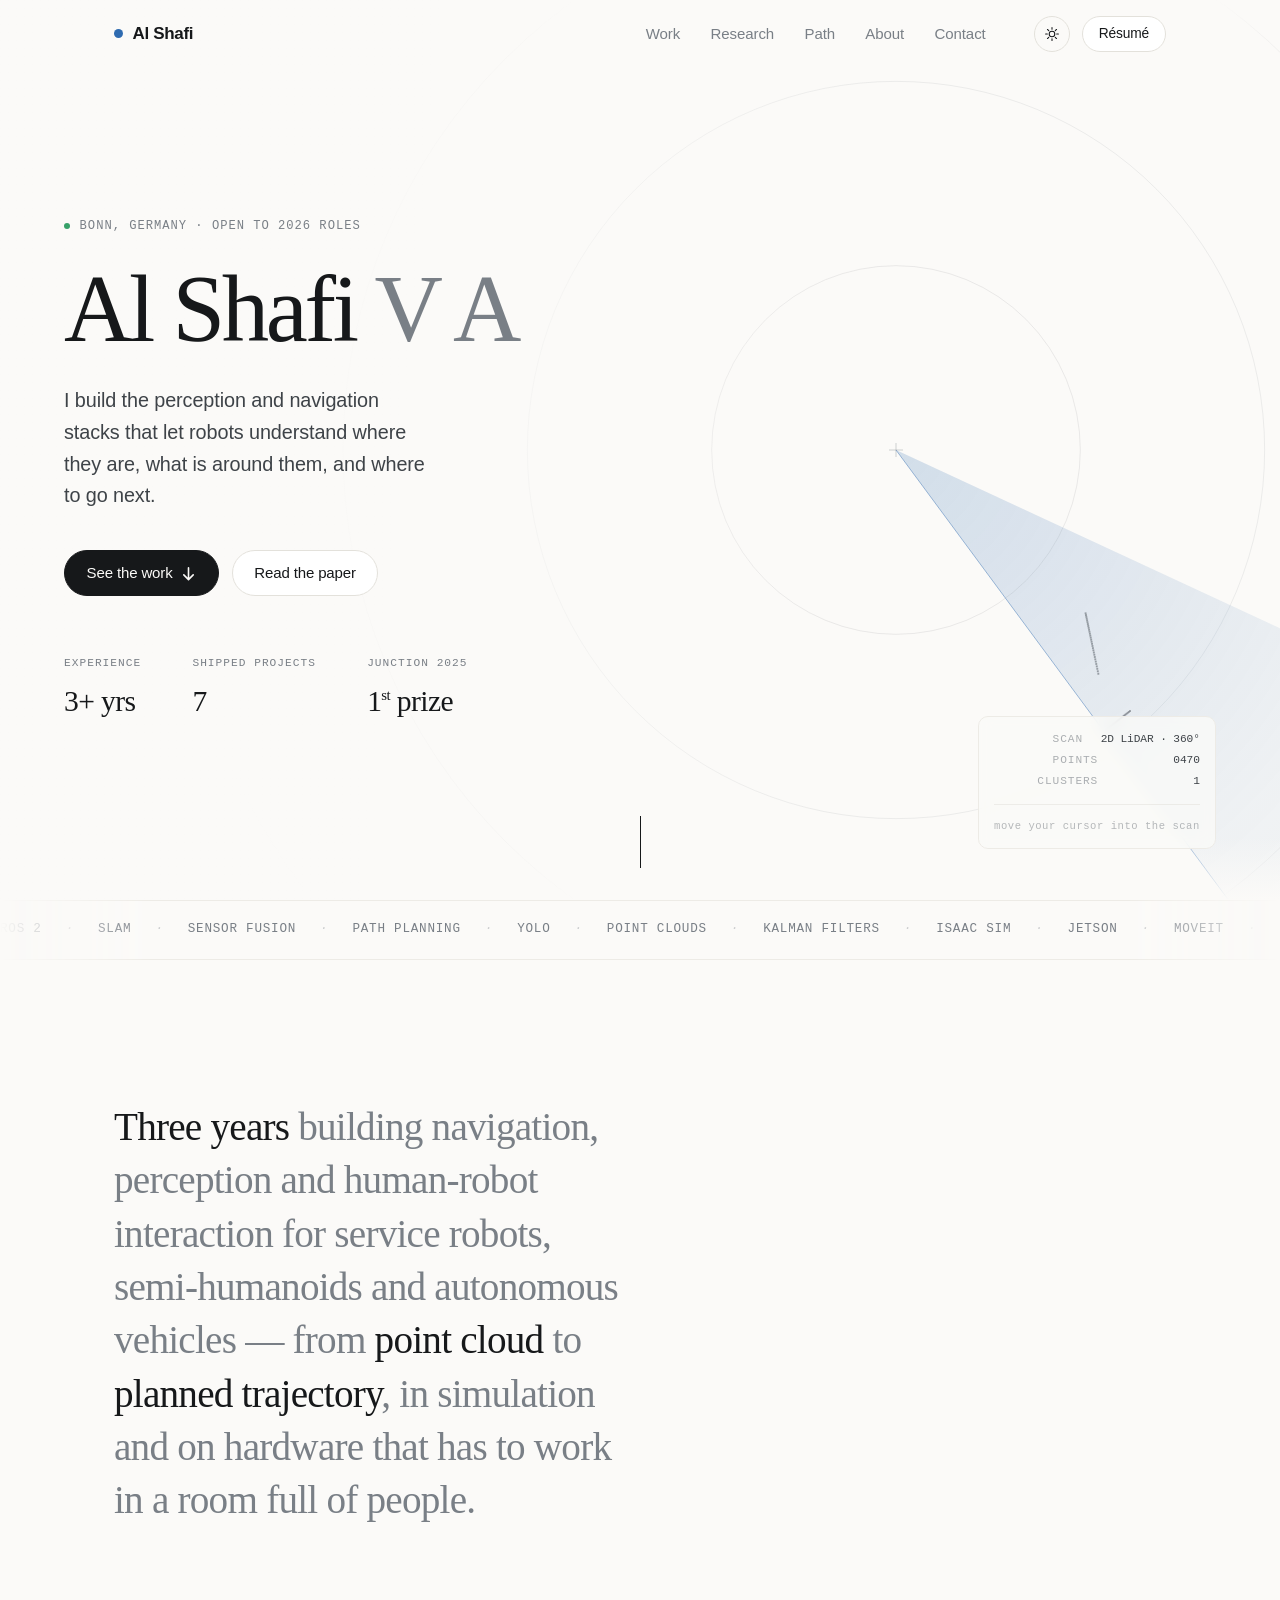
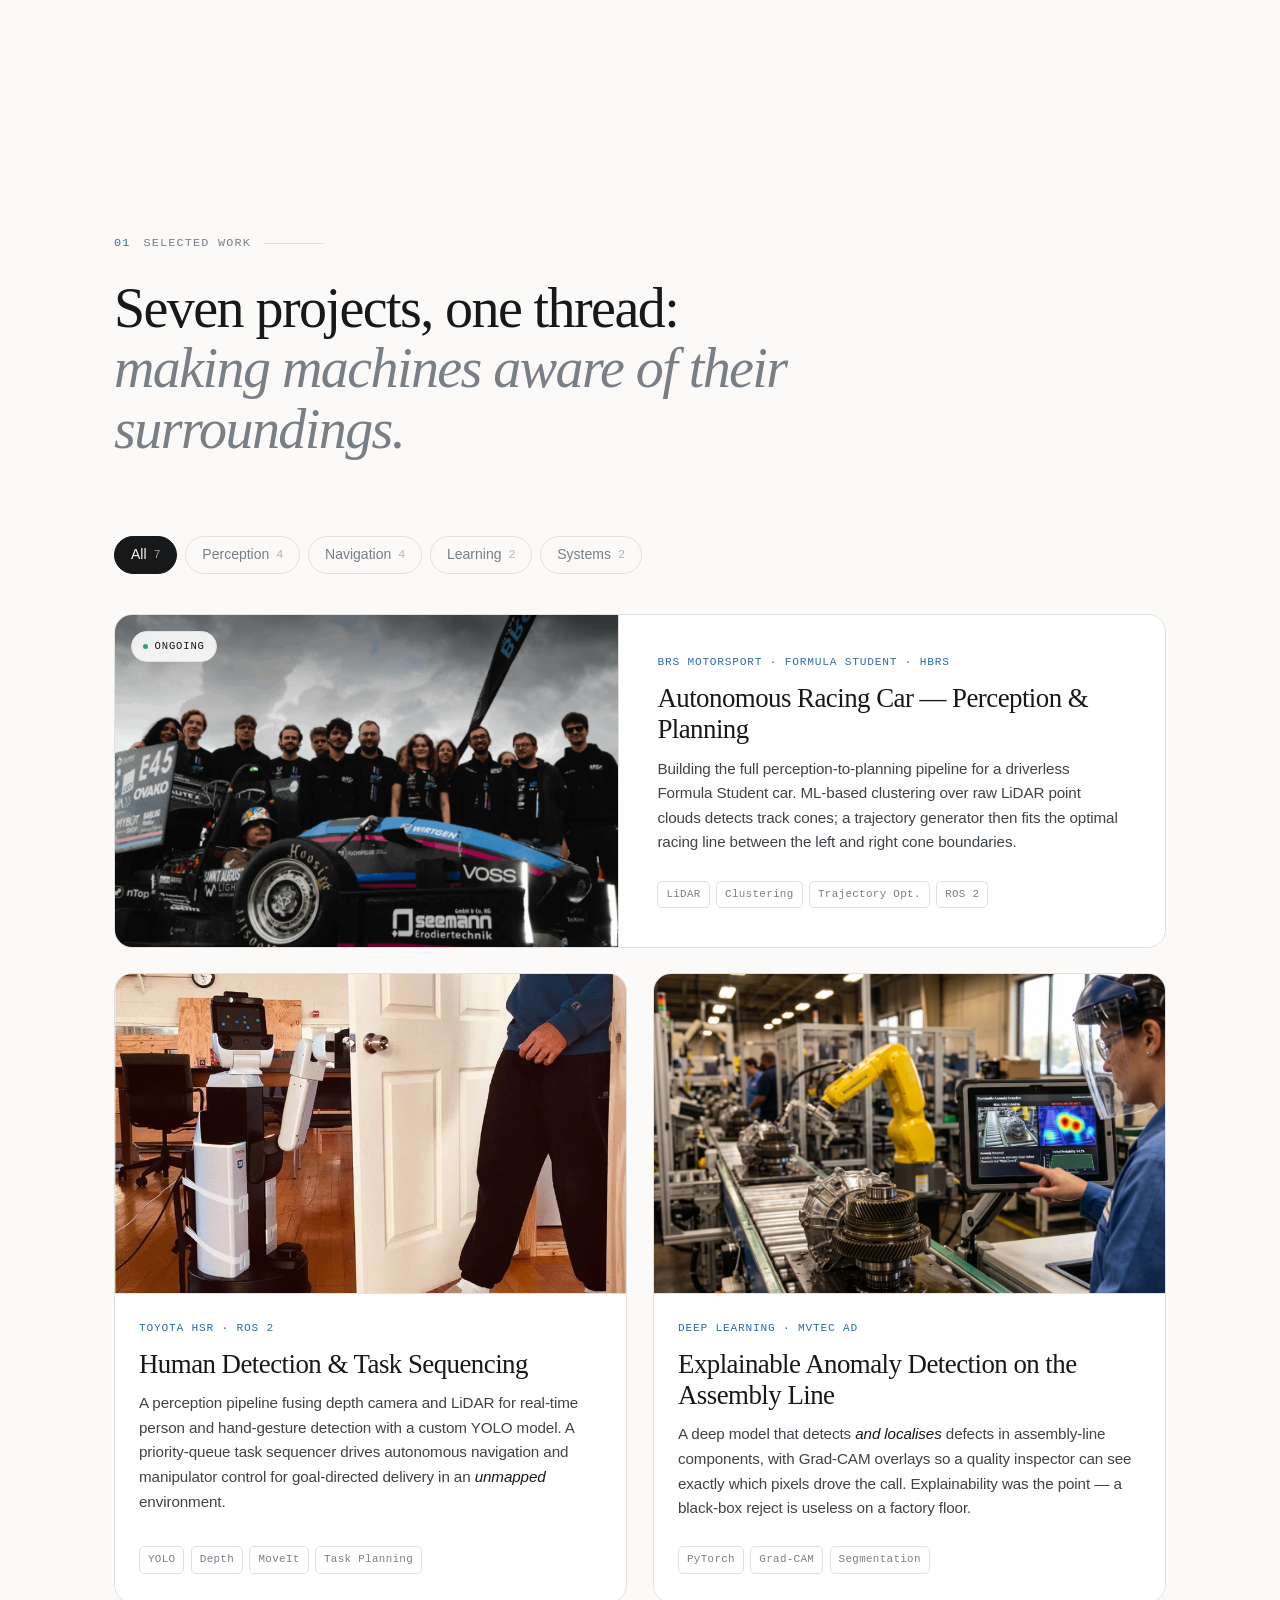
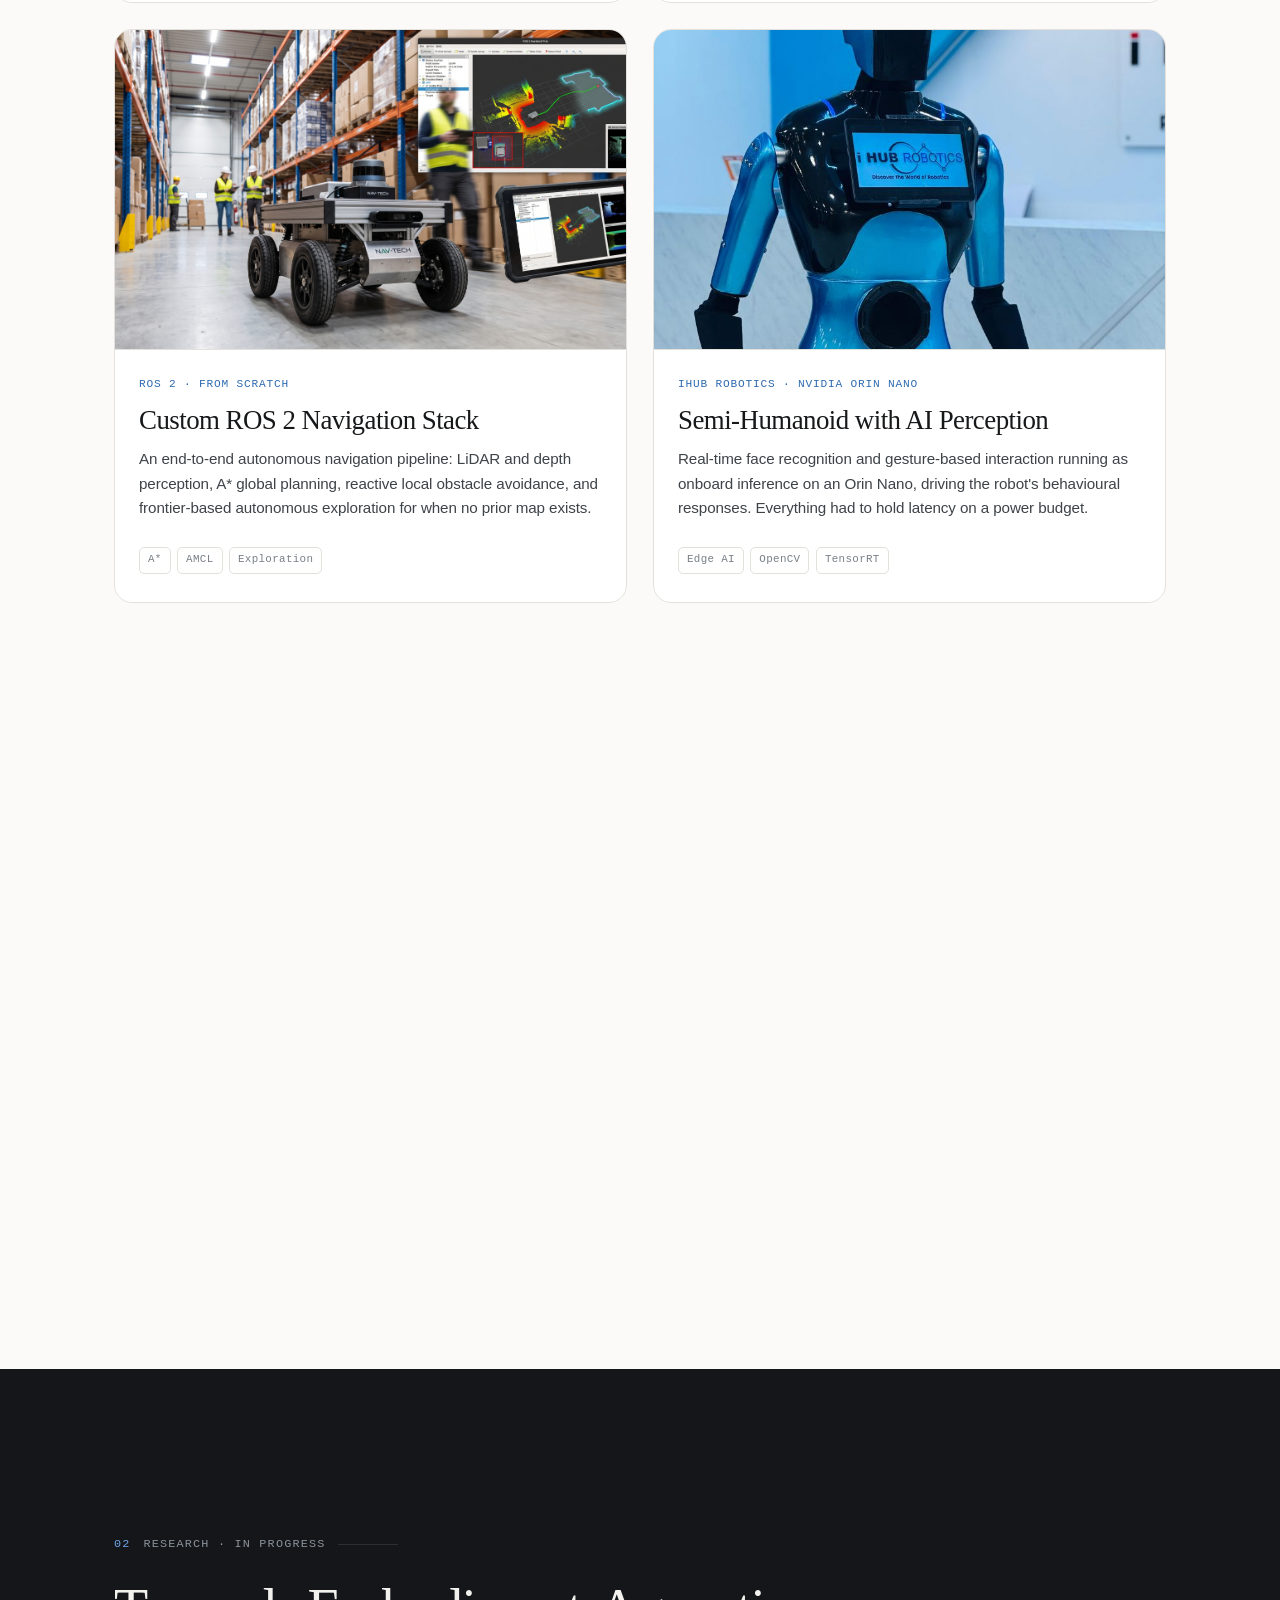
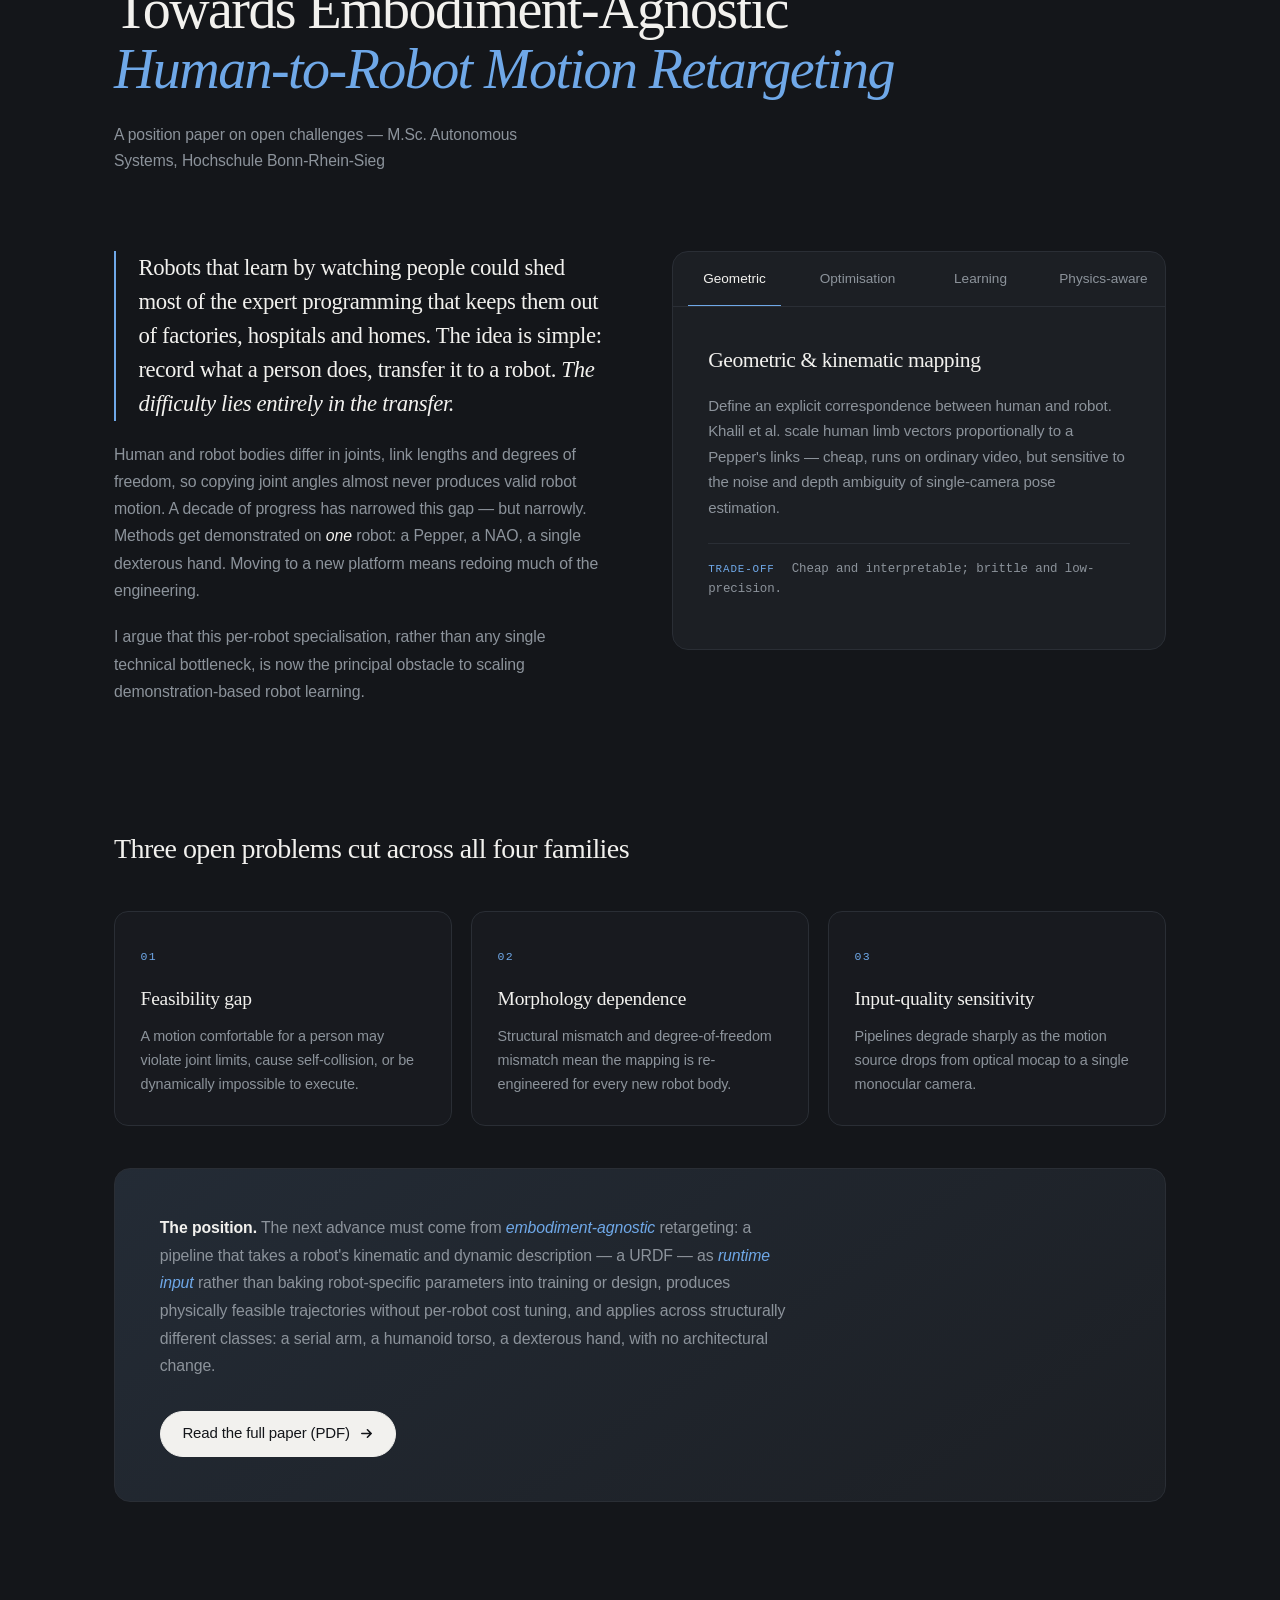
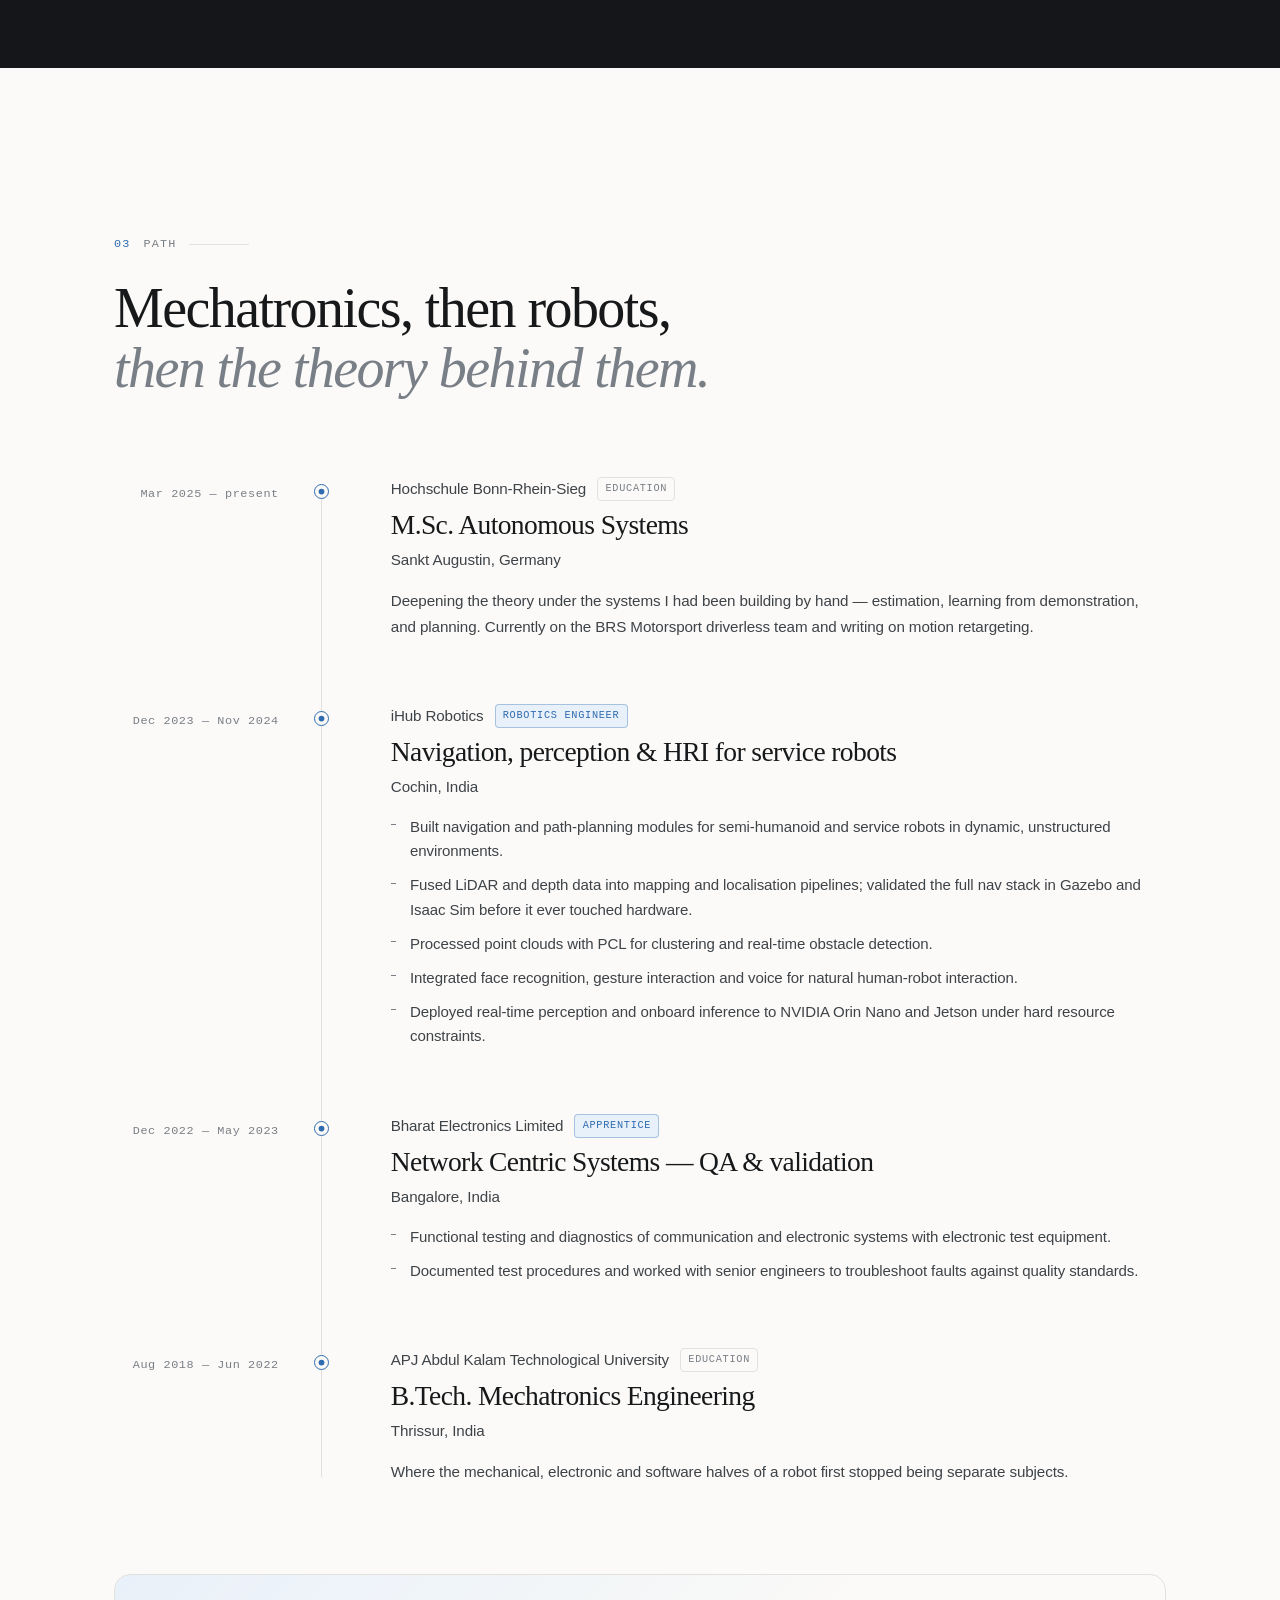
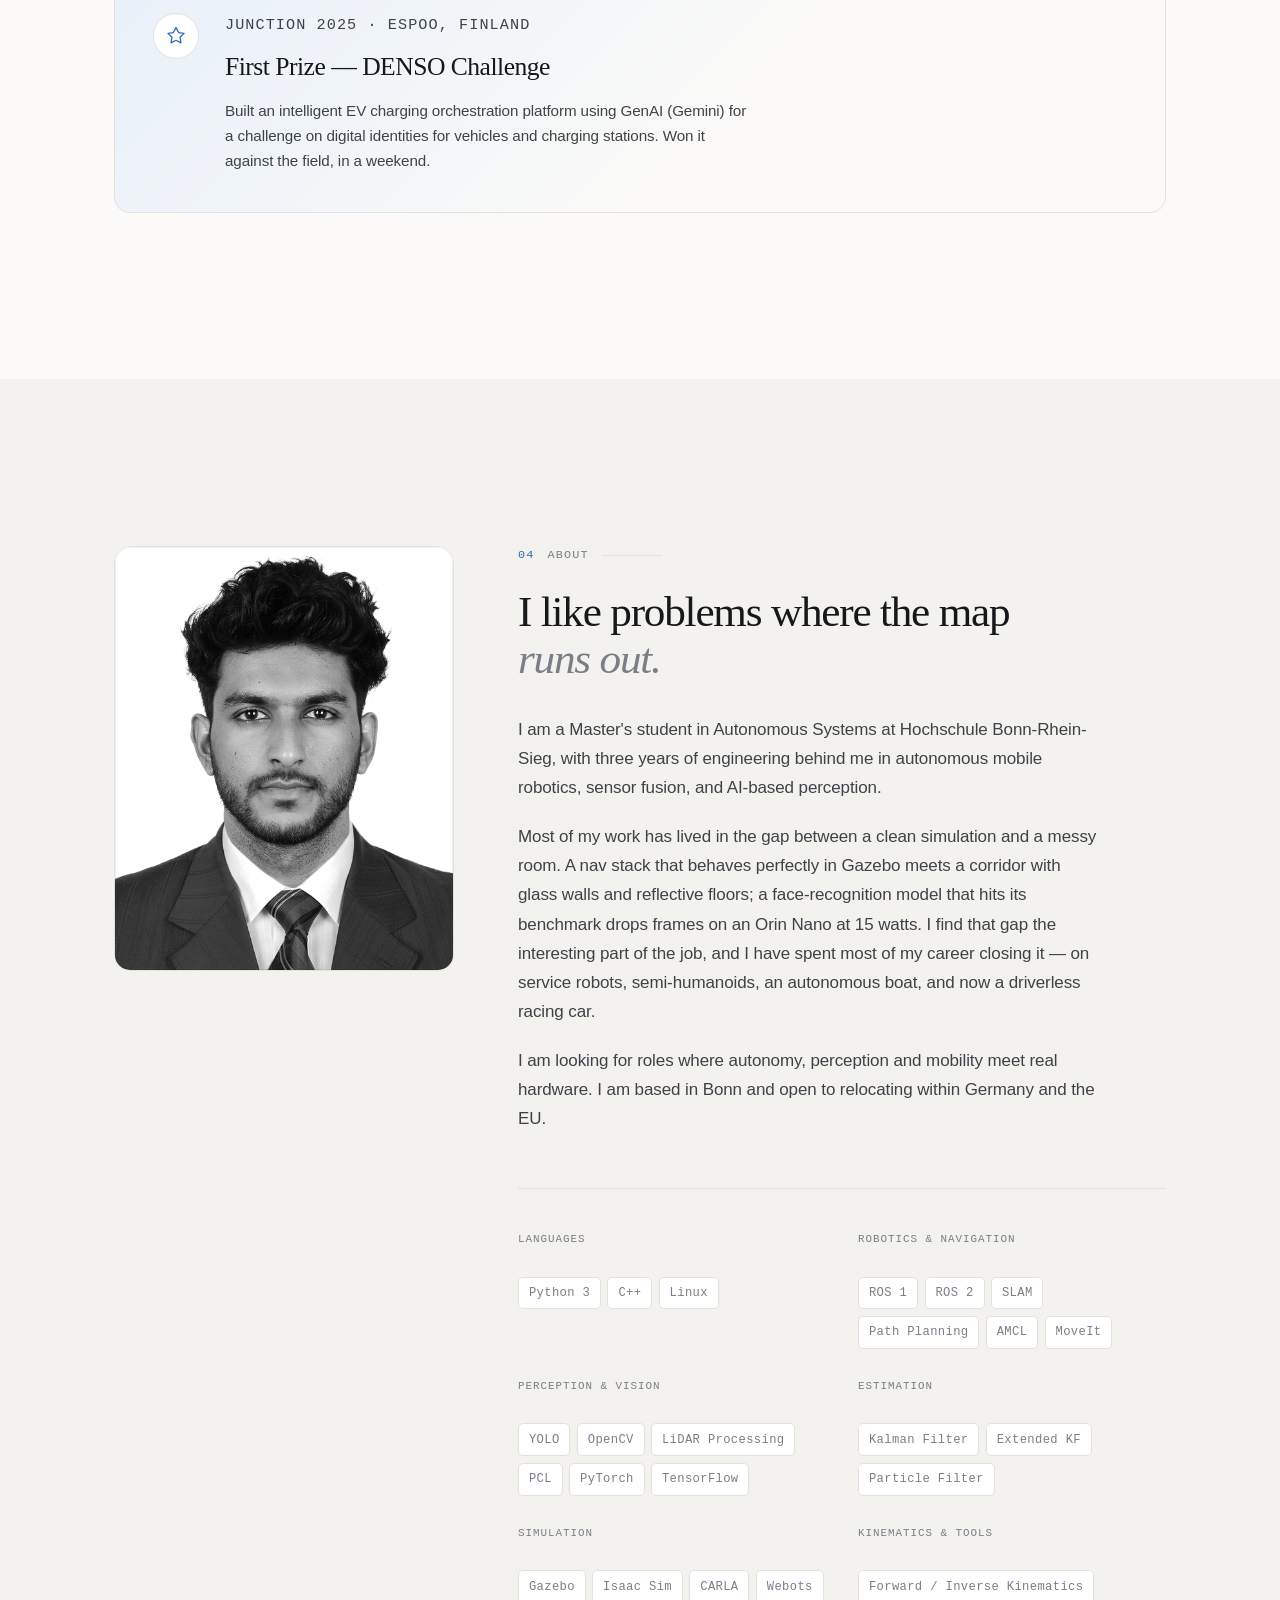
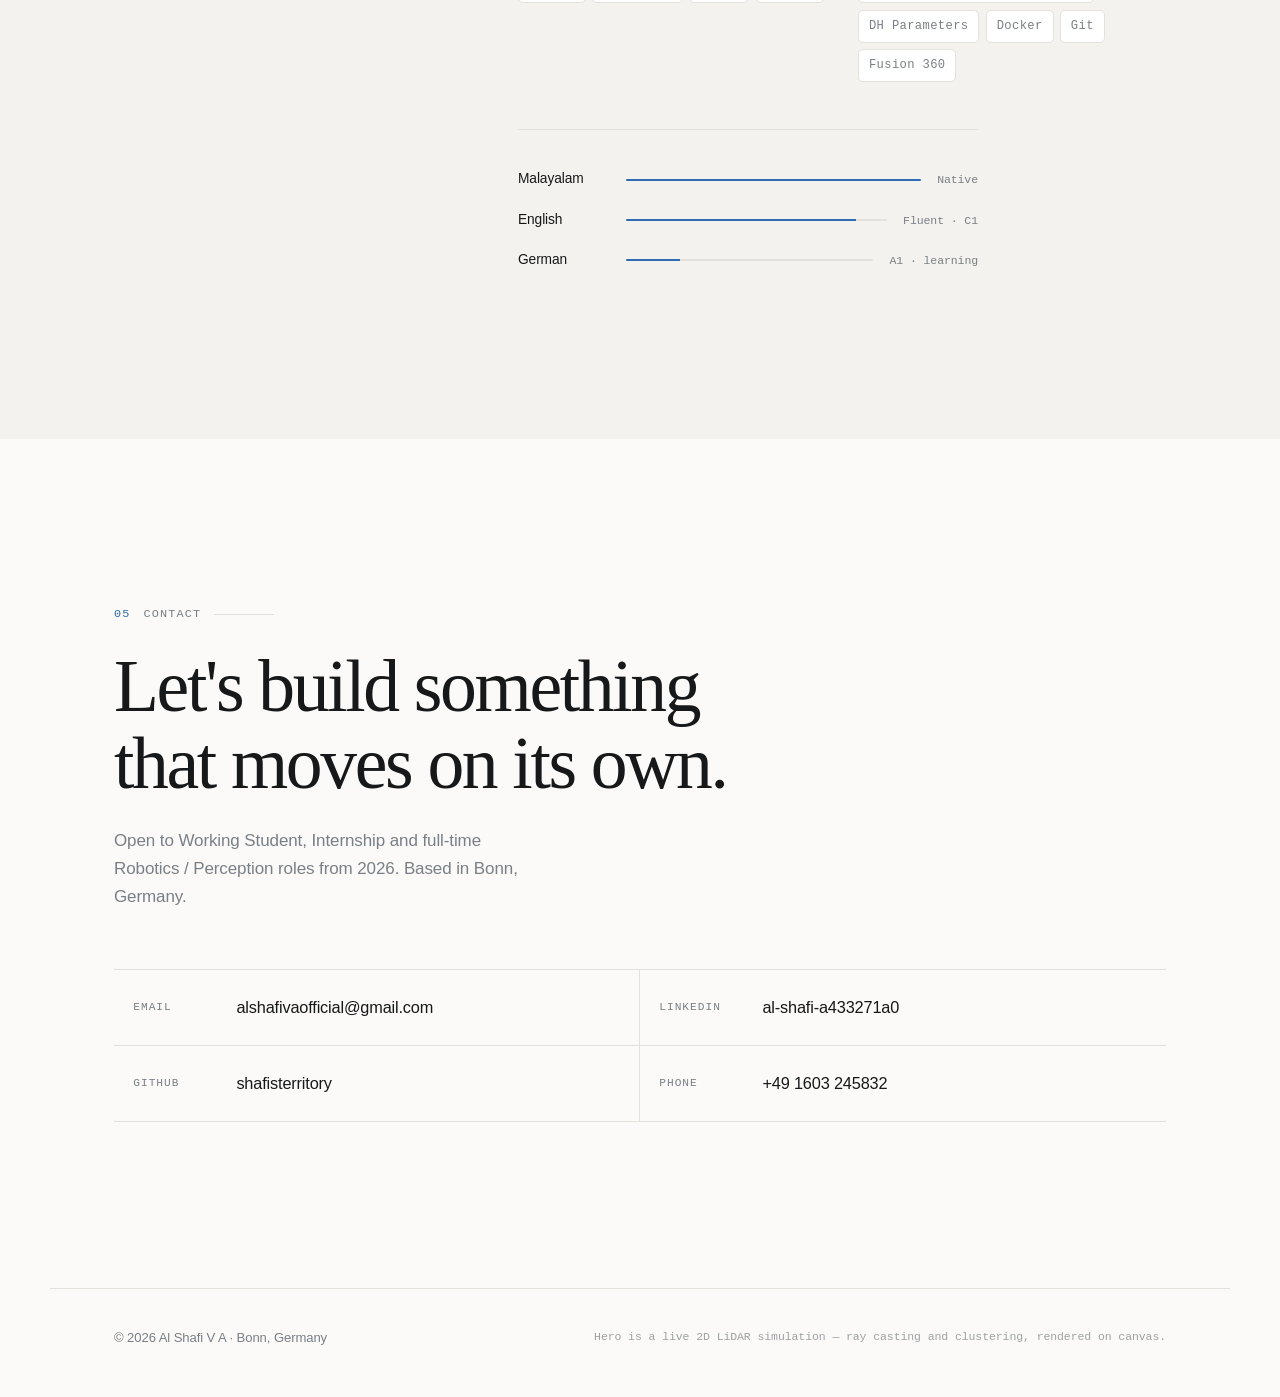
==== commit 369ee1d6: "Point project cards at real photos (.jpg) Co-Authored-By: Claude Code <noreply@anthropic.com>" ====
--- a/index.html
+++ b/index.html
@@ -147,11 +147,11 @@
     <!-- 1 -->
     <article class="card card--wide" data-tags="perception navigation learning" data-reveal>
       <div class="card__media">
-        <img src="assets/projects/racing.svg" alt="" loading="lazy"
+        <img src="assets/projects/racing.jpg" alt="" loading="lazy"
              onerror="this.closest('.card__media').classList.add('is-empty')">
         <div class="card__ph" aria-hidden="true">
           <svg viewBox="0 0 120 60"><path d="M6 52 Q30 8 60 30 T114 14"/><circle cx="20" cy="40" r="2"/><circle cx="42" cy="22" r="2"/><circle cx="66" cy="31" r="2"/><circle cx="90" cy="22" r="2"/><circle cx="30" cy="52" r="2"/><circle cx="54" cy="38" r="2"/><circle cx="78" cy="40" r="2"/><circle cx="102" cy="30" r="2"/></svg>
-          <span>assets/projects/racing.svg</span>
+          <span>assets/projects/racing.jpg</span>
         </div>
         <span class="badge badge--live">Ongoing</span>
       </div>
@@ -171,11 +171,11 @@
     <!-- 2 -->
     <article class="card" data-tags="perception navigation" data-reveal data-reveal-delay="1">
       <div class="card__media">
-        <img src="assets/projects/hsr.svg" alt="" loading="lazy"
+        <img src="assets/projects/hsr.jpg" alt="" loading="lazy"
              onerror="this.closest('.card__media').classList.add('is-empty')">
         <div class="card__ph" aria-hidden="true">
           <svg viewBox="0 0 120 60"><rect x="46" y="18" width="28" height="30" rx="4"/><circle cx="60" cy="12" r="7"/><path d="M40 34h-14M94 34h-14"/></svg>
-          <span>assets/projects/hsr.svg</span>
+          <span>assets/projects/hsr.jpg</span>
         </div>
       </div>
       <div class="card__body">
@@ -194,11 +194,11 @@
     <!-- 3 -->
     <article class="card" data-tags="perception learning" data-reveal data-reveal-delay="2">
       <div class="card__media">
-        <img src="assets/projects/anomaly.svg" alt="" loading="lazy"
+        <img src="assets/projects/anomaly.jpg" alt="" loading="lazy"
              onerror="this.closest('.card__media').classList.add('is-empty')">
         <div class="card__ph" aria-hidden="true">
           <svg viewBox="0 0 120 60"><rect x="24" y="14" width="72" height="34" rx="3"/><path d="M54 26h14v10H54z" class="hot"/><path d="M24 40h72"/></svg>
-          <span>assets/projects/anomaly.svg</span>
+          <span>assets/projects/anomaly.jpg</span>
         </div>
       </div>
       <div class="card__body">
@@ -217,11 +217,11 @@
     <!-- 4 -->
     <article class="card" data-tags="navigation" data-reveal>
       <div class="card__media">
-        <img src="assets/projects/nav-stack.svg" alt="" loading="lazy"
+        <img src="assets/projects/nav-stack.jpg" alt="" loading="lazy"
              onerror="this.closest('.card__media').classList.add('is-empty')">
         <div class="card__ph" aria-hidden="true">
           <svg viewBox="0 0 120 60"><path d="M12 48h20v-16h20v-12h24v-8h32" class="dash"/><circle cx="12" cy="48" r="3"/><circle cx="108" cy="12" r="3"/></svg>
-          <span>assets/projects/nav-stack.svg</span>
+          <span>assets/projects/nav-stack.jpg</span>
         </div>
       </div>
       <div class="card__body">
@@ -239,11 +239,11 @@
     <!-- 5 -->
     <article class="card" data-tags="perception systems" data-reveal data-reveal-delay="1">
       <div class="card__media">
-        <img src="assets/projects/humanoid.svg" alt="" loading="lazy"
+        <img src="assets/projects/humanoid.jpg" alt="" loading="lazy"
              onerror="this.closest('.card__media').classList.add('is-empty')">
         <div class="card__ph" aria-hidden="true">
           <svg viewBox="0 0 120 60"><circle cx="60" cy="22" r="12"/><path d="M44 48c0-9 7-14 16-14s16 5 16 14"/><path d="M52 20h4M64 20h4"/></svg>
-          <span>assets/projects/humanoid.svg</span>
+          <span>assets/projects/humanoid.jpg</span>
         </div>
       </div>
       <div class="card__body">
@@ -261,11 +261,11 @@
     <!-- 6 -->
     <article class="card" data-tags="systems" data-reveal data-reveal-delay="2">
       <div class="card__media">
-        <img src="assets/projects/rosbridge.svg" alt="" loading="lazy"
+        <img src="assets/projects/rosbridge.jpg" alt="" loading="lazy"
              onerror="this.closest('.card__media').classList.add('is-empty')">
         <div class="card__ph" aria-hidden="true">
           <svg viewBox="0 0 120 60"><rect x="14" y="20" width="26" height="20" rx="3"/><rect x="80" y="20" width="26" height="20" rx="3"/><path d="M40 30h40" class="dash"/><circle cx="60" cy="30" r="4"/></svg>
-          <span>assets/projects/rosbridge.svg</span>
+          <span>assets/projects/rosbridge.jpg</span>
         </div>
       </div>
       <div class="card__body">
@@ -283,11 +283,11 @@
     <!-- 7 -->
     <article class="card" data-tags="navigation" data-reveal>
       <div class="card__media">
-        <img src="assets/projects/gps-boat.svg" alt="" loading="lazy"
+        <img src="assets/projects/gps-boat.jpg" alt="" loading="lazy"
              onerror="this.closest('.card__media').classList.add('is-empty')">
         <div class="card__ph" aria-hidden="true">
           <svg viewBox="0 0 120 60"><path d="M20 44h80l-10 10H30z"/><path d="M60 44V16M60 16l22 10-22 8" class="dash"/></svg>
-          <span>assets/projects/gps-boat.svg</span>
+          <span>assets/projects/gps-boat.jpg</span>
         </div>
       </div>
       <div class="card__body">
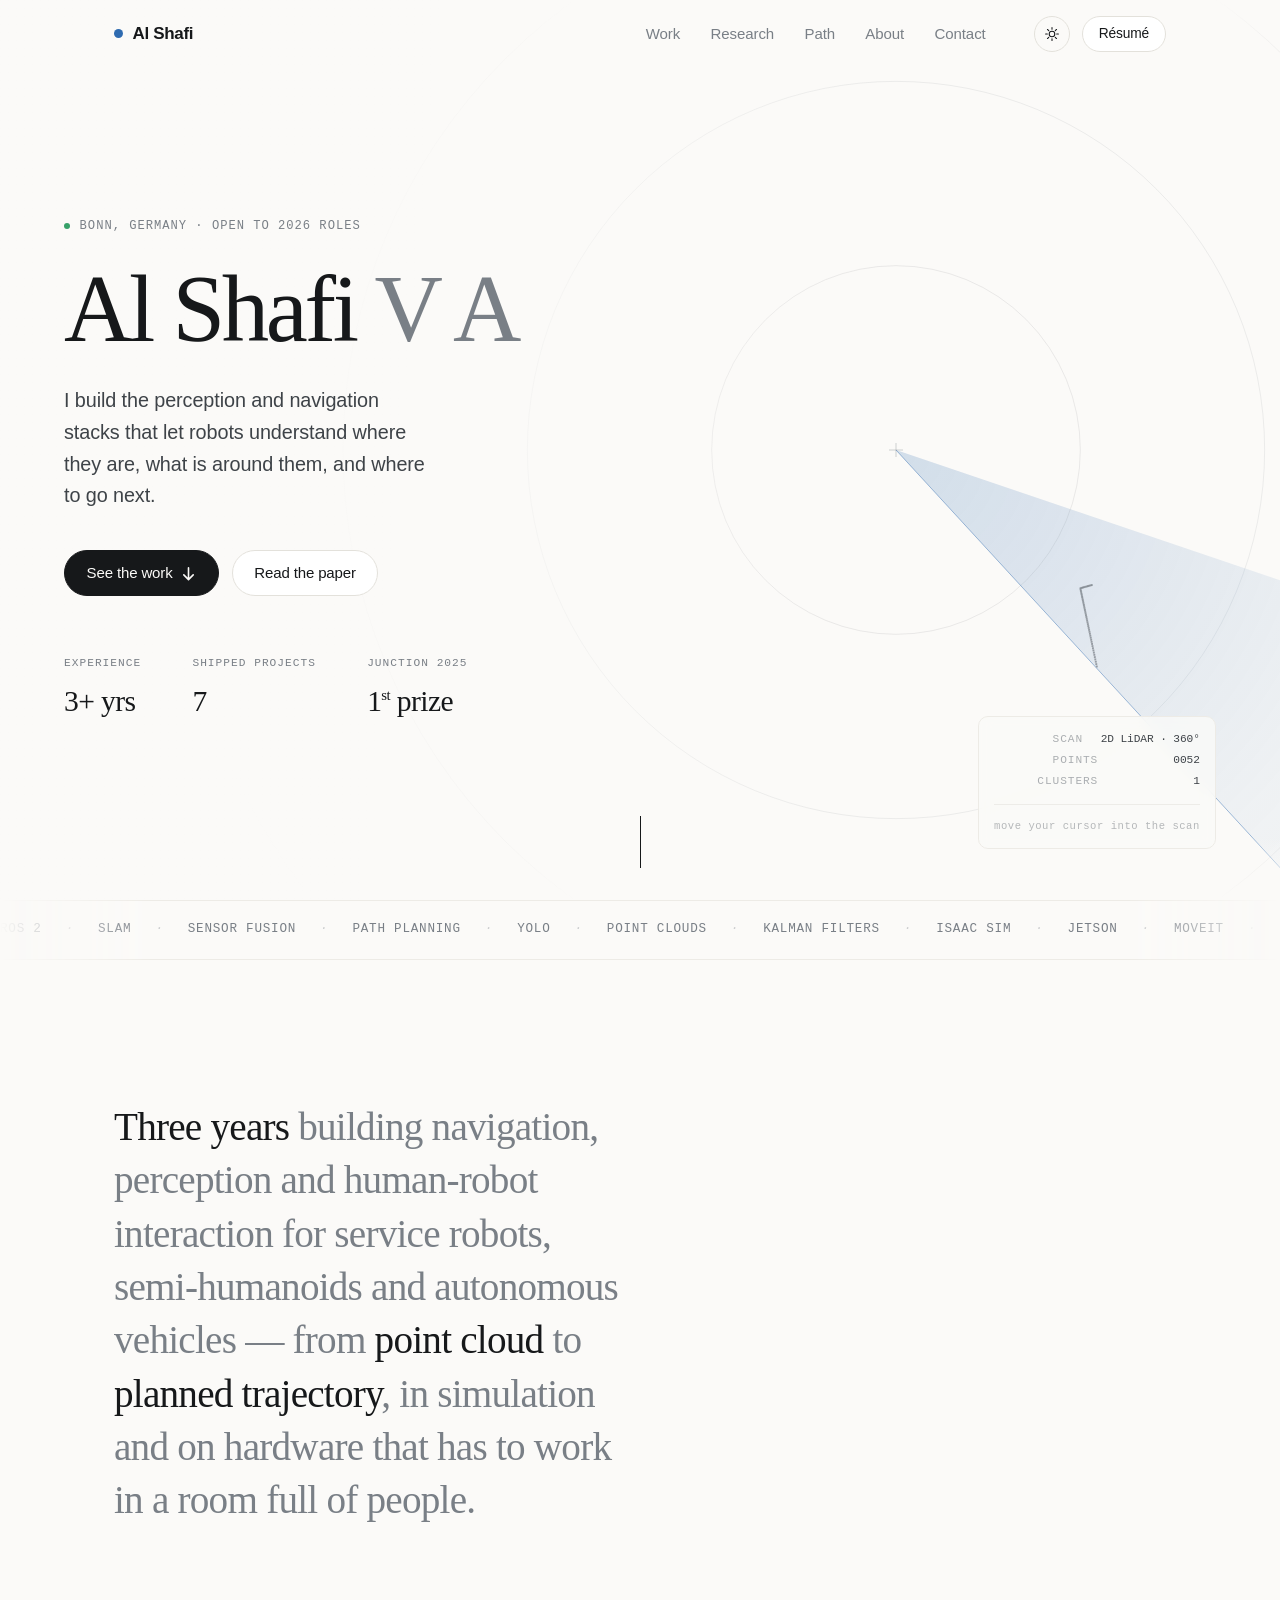
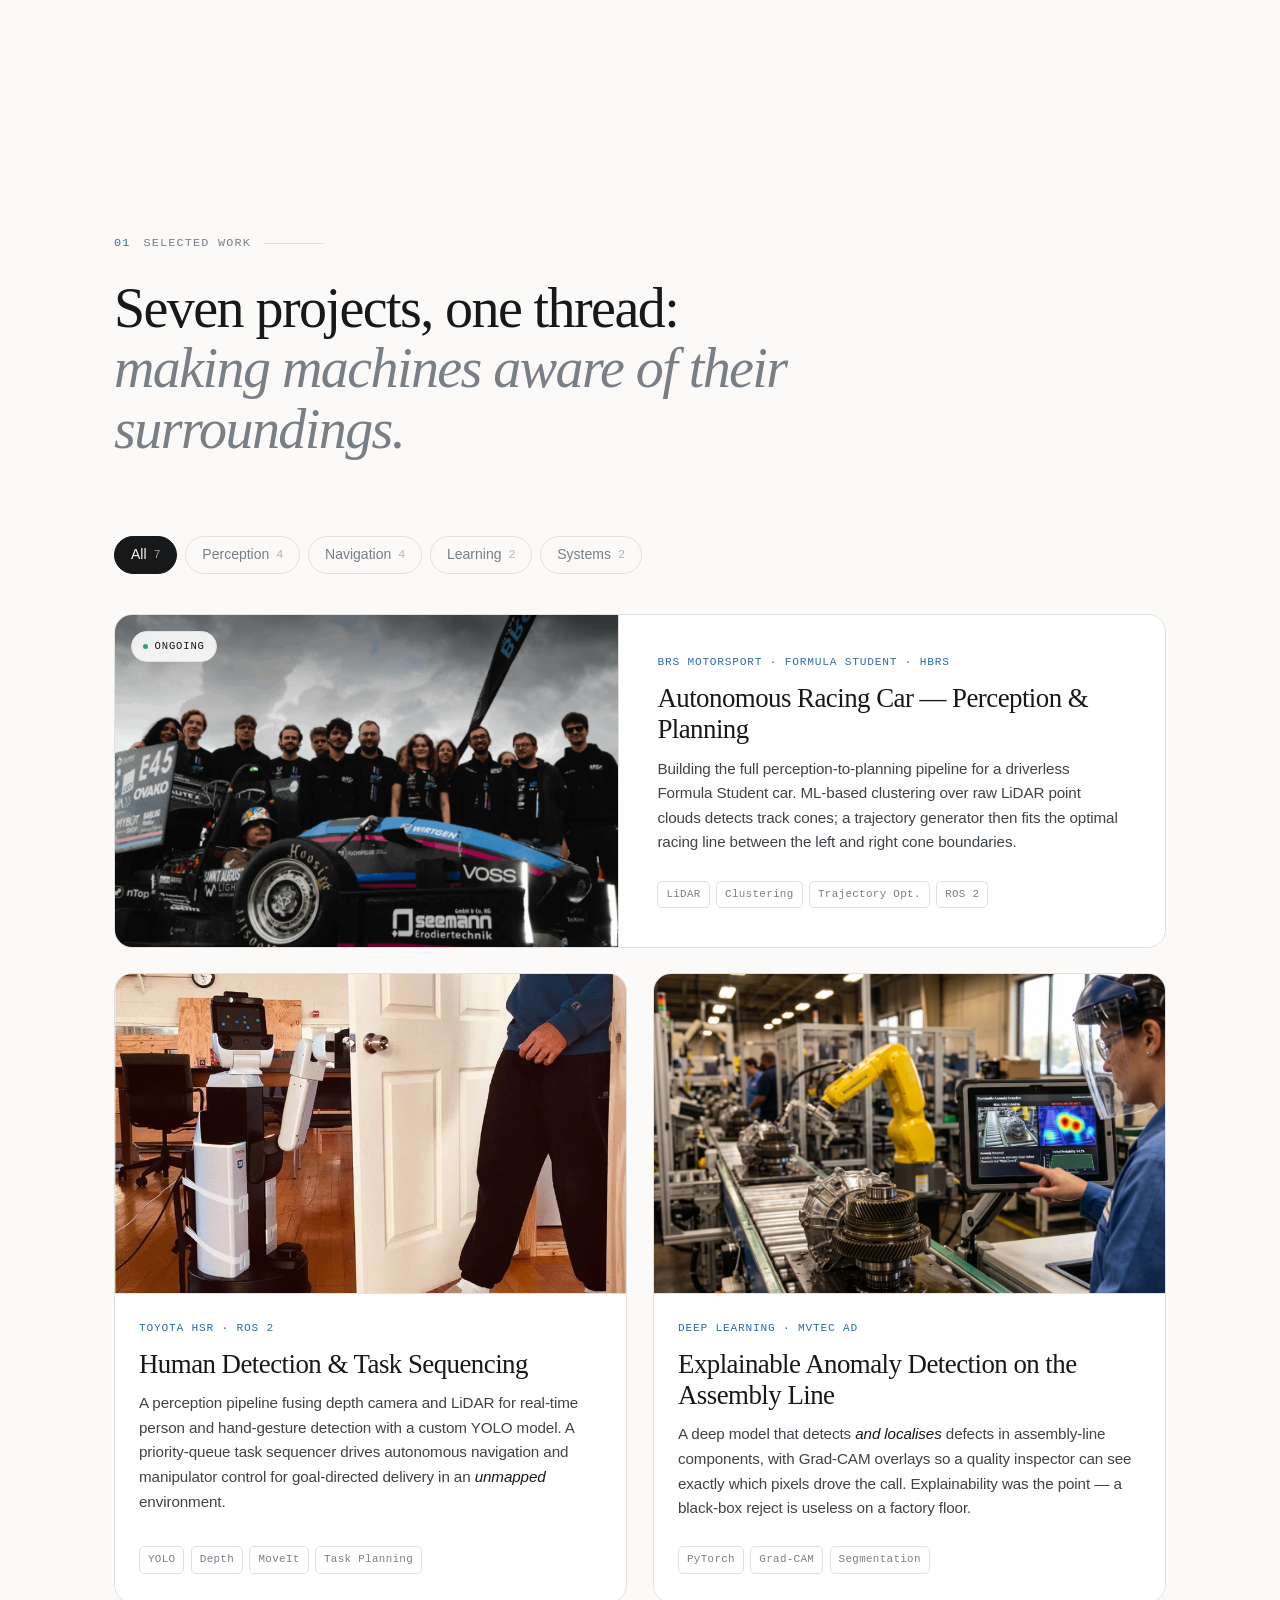
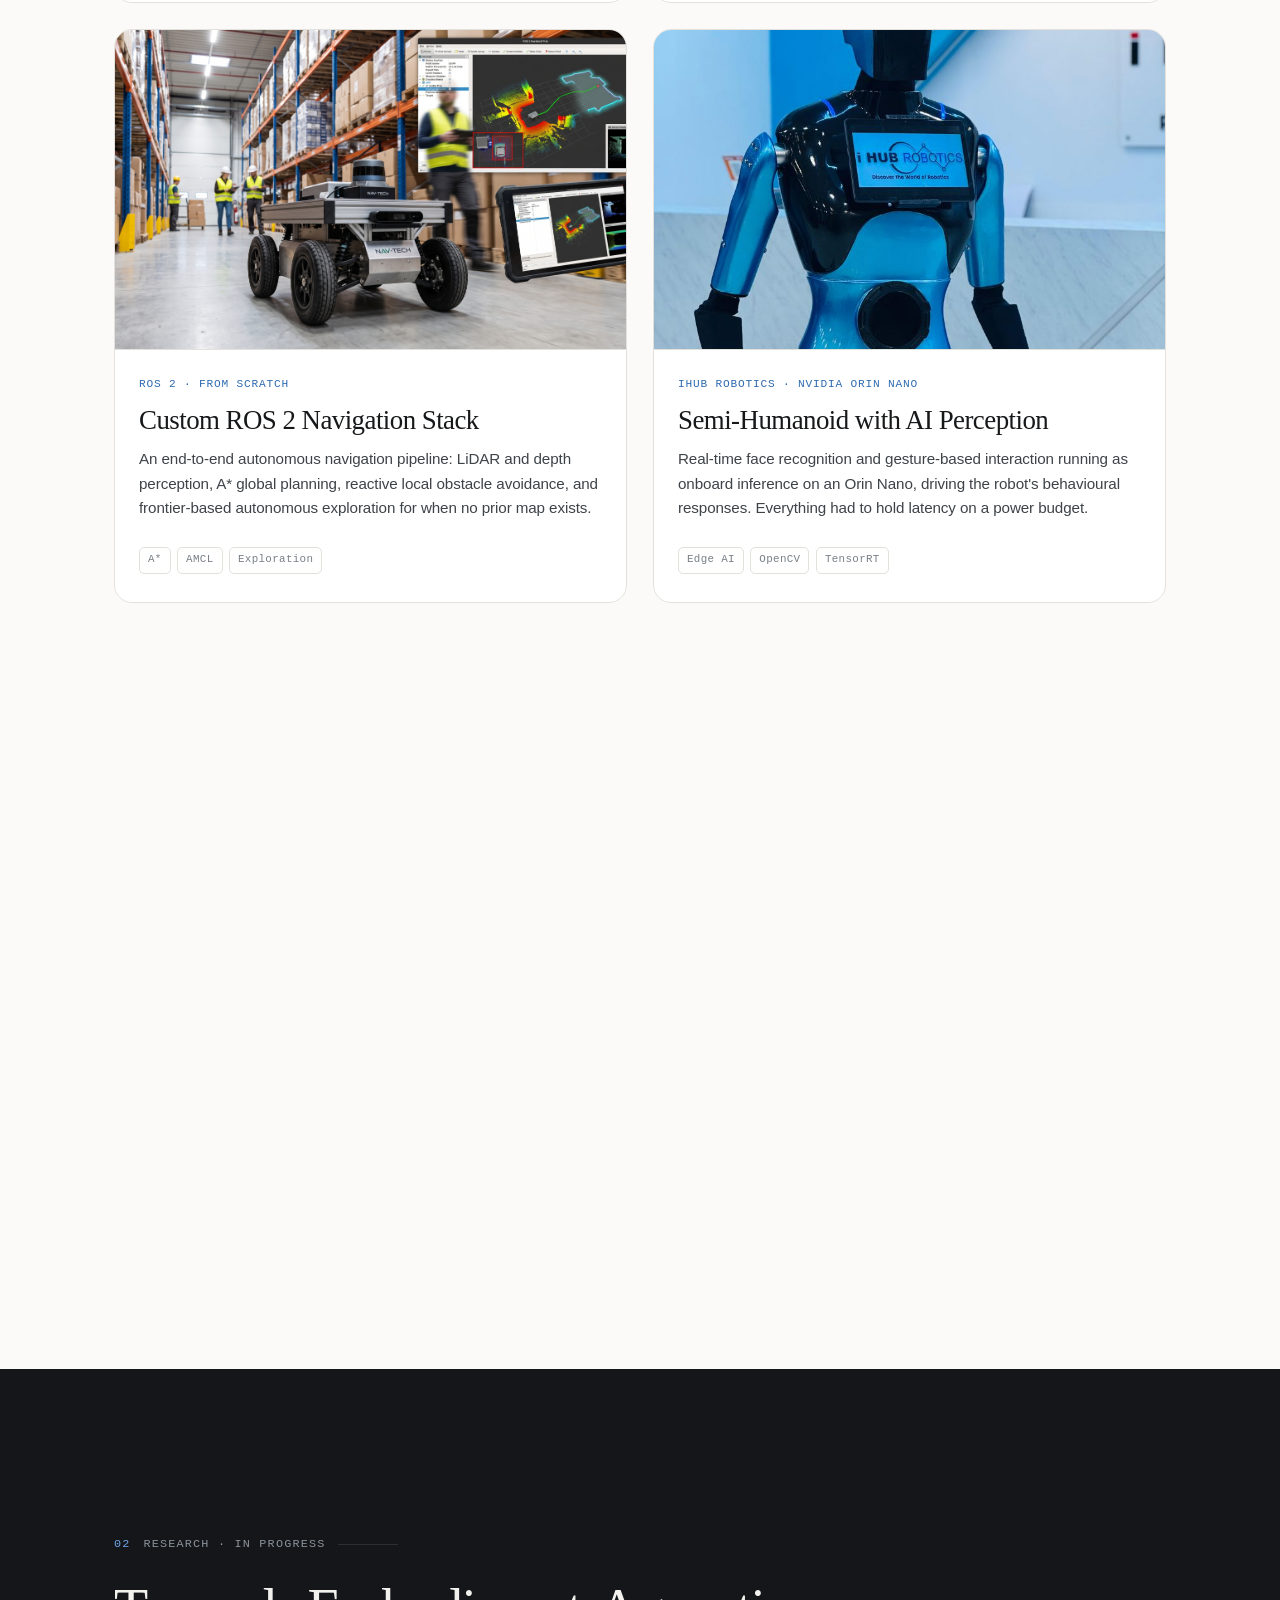
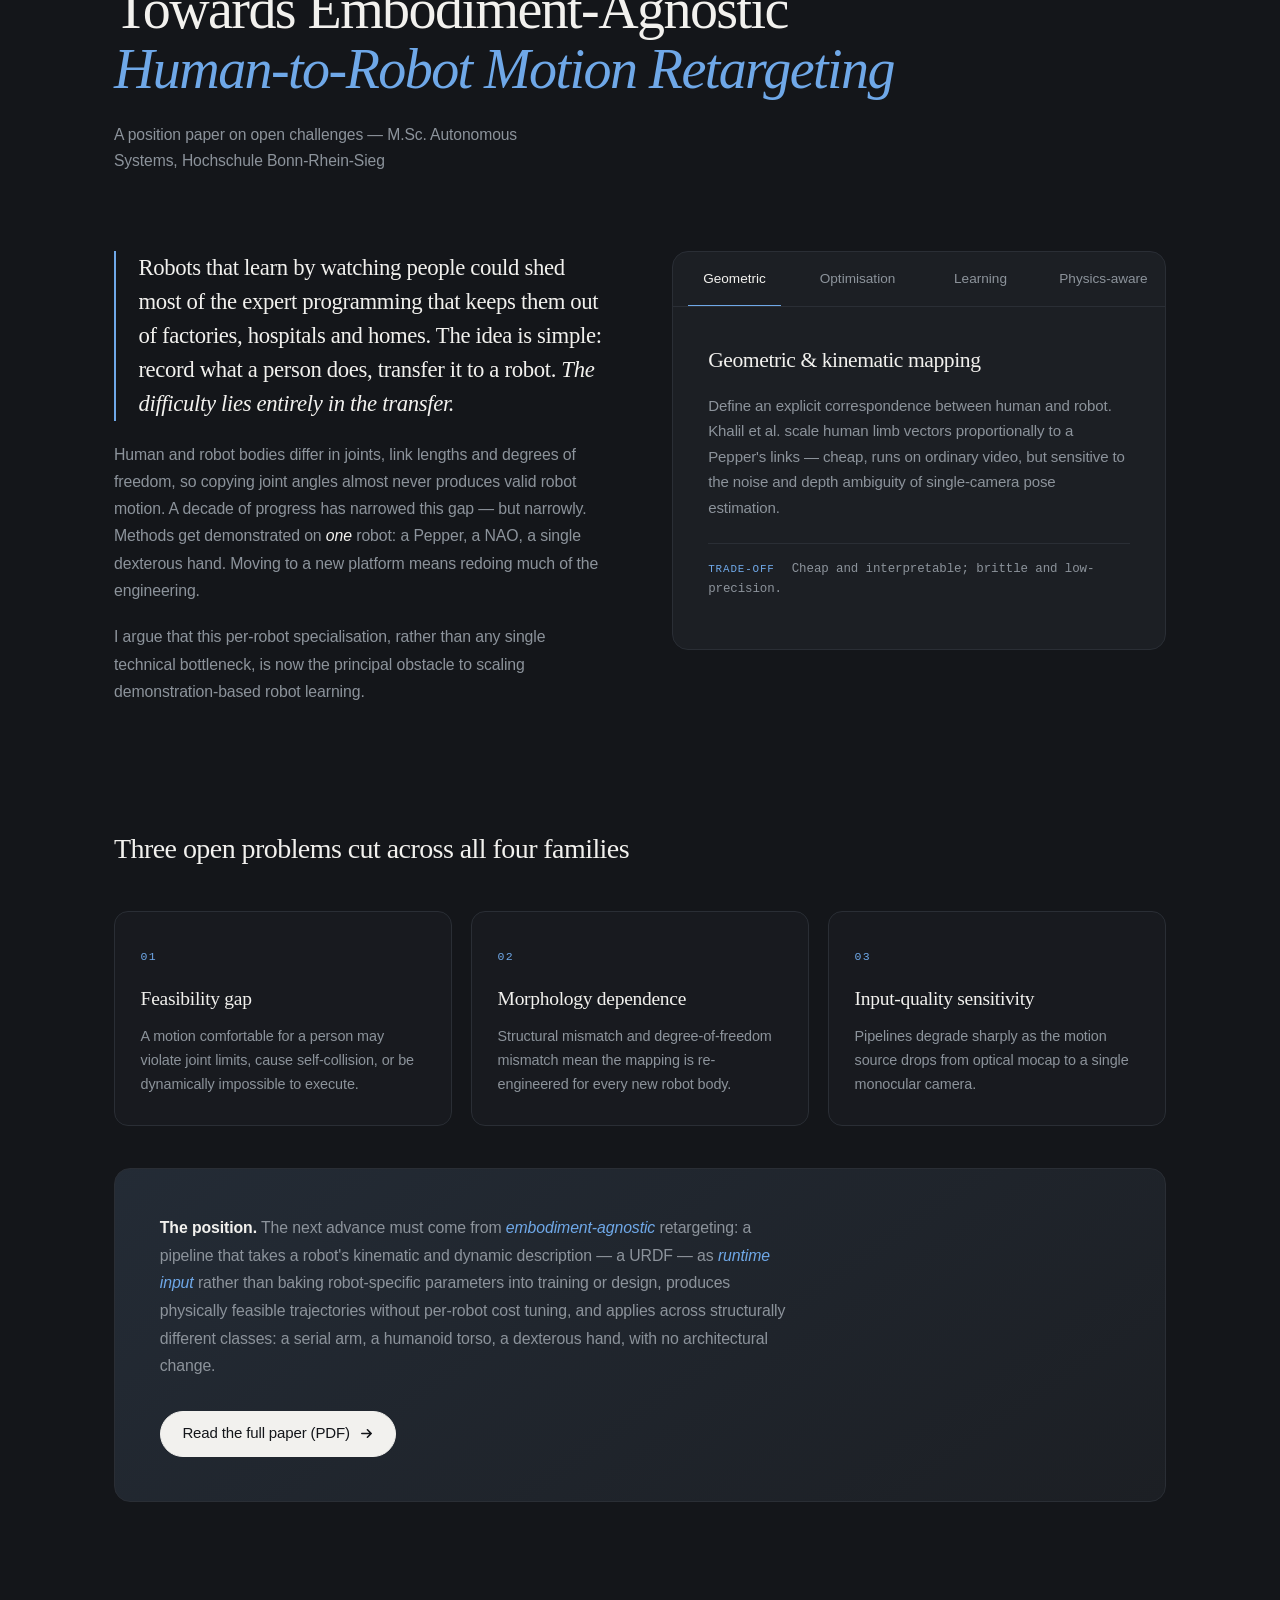
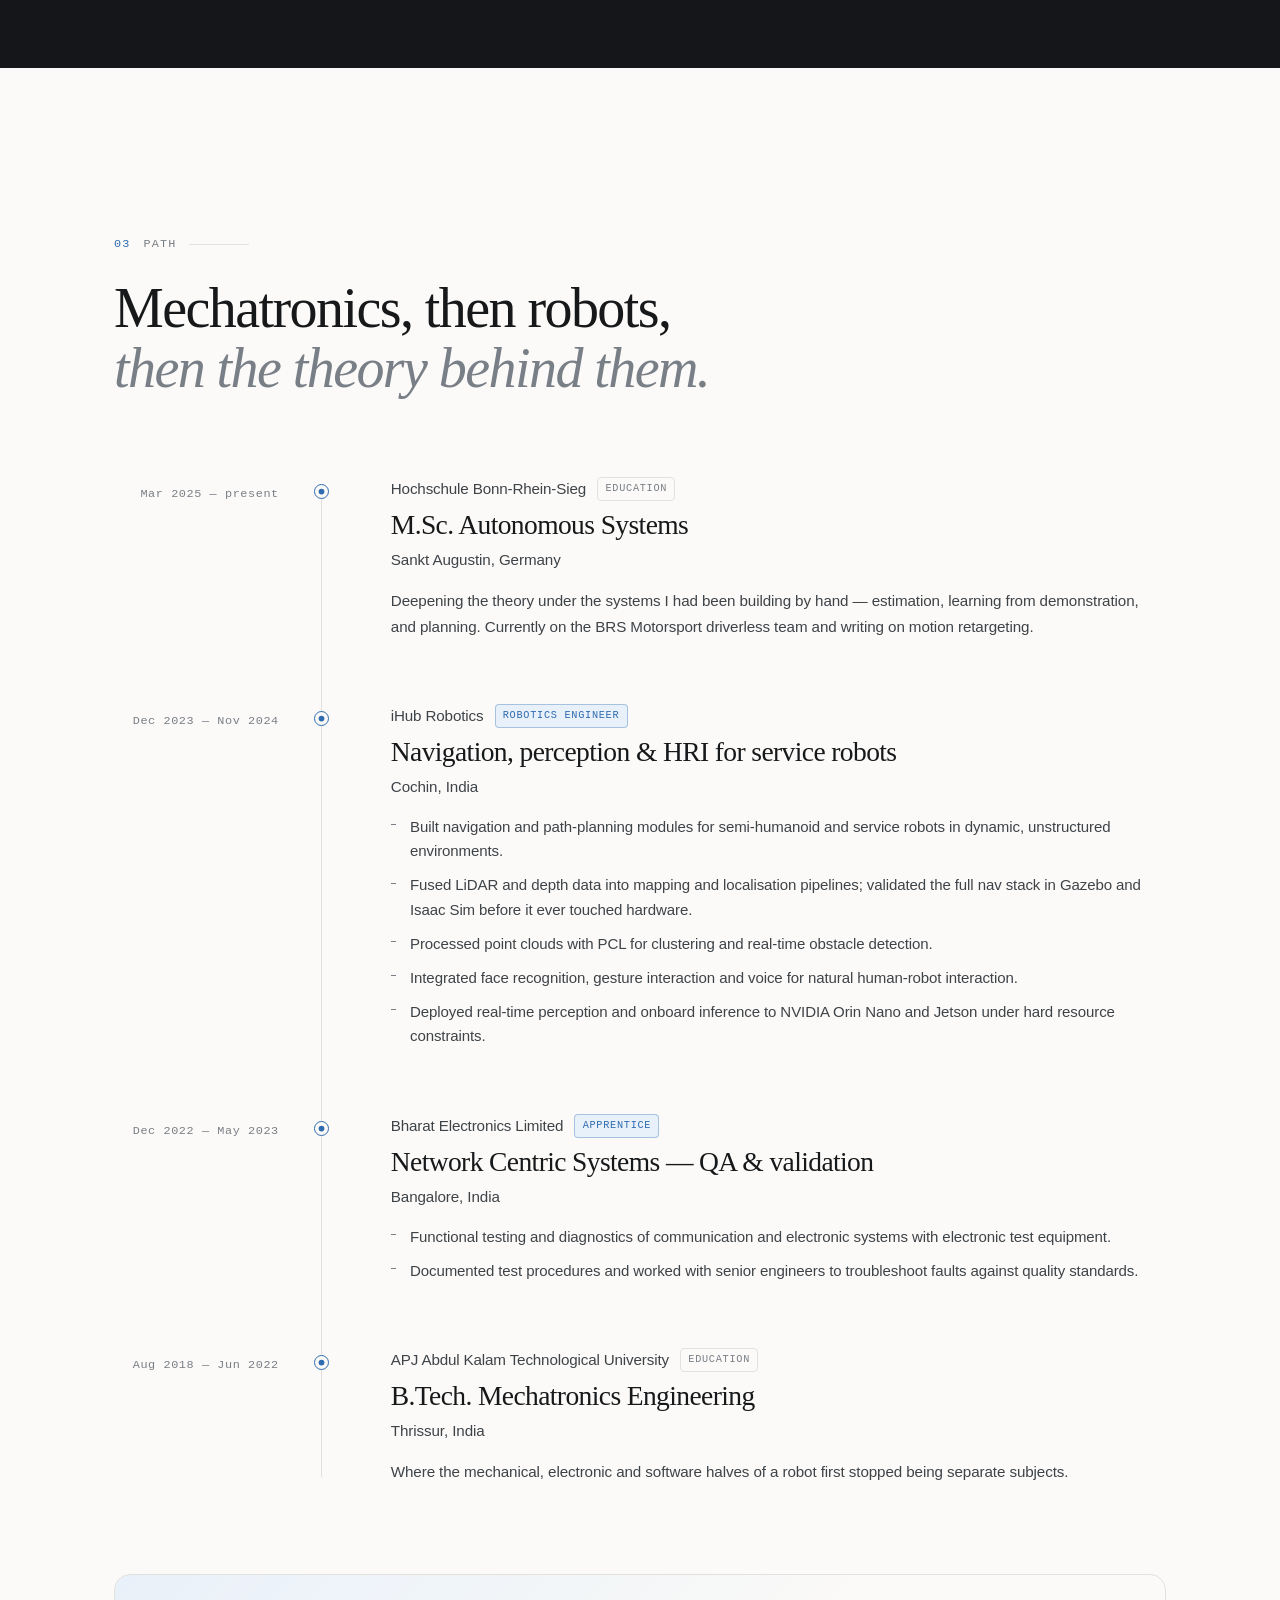
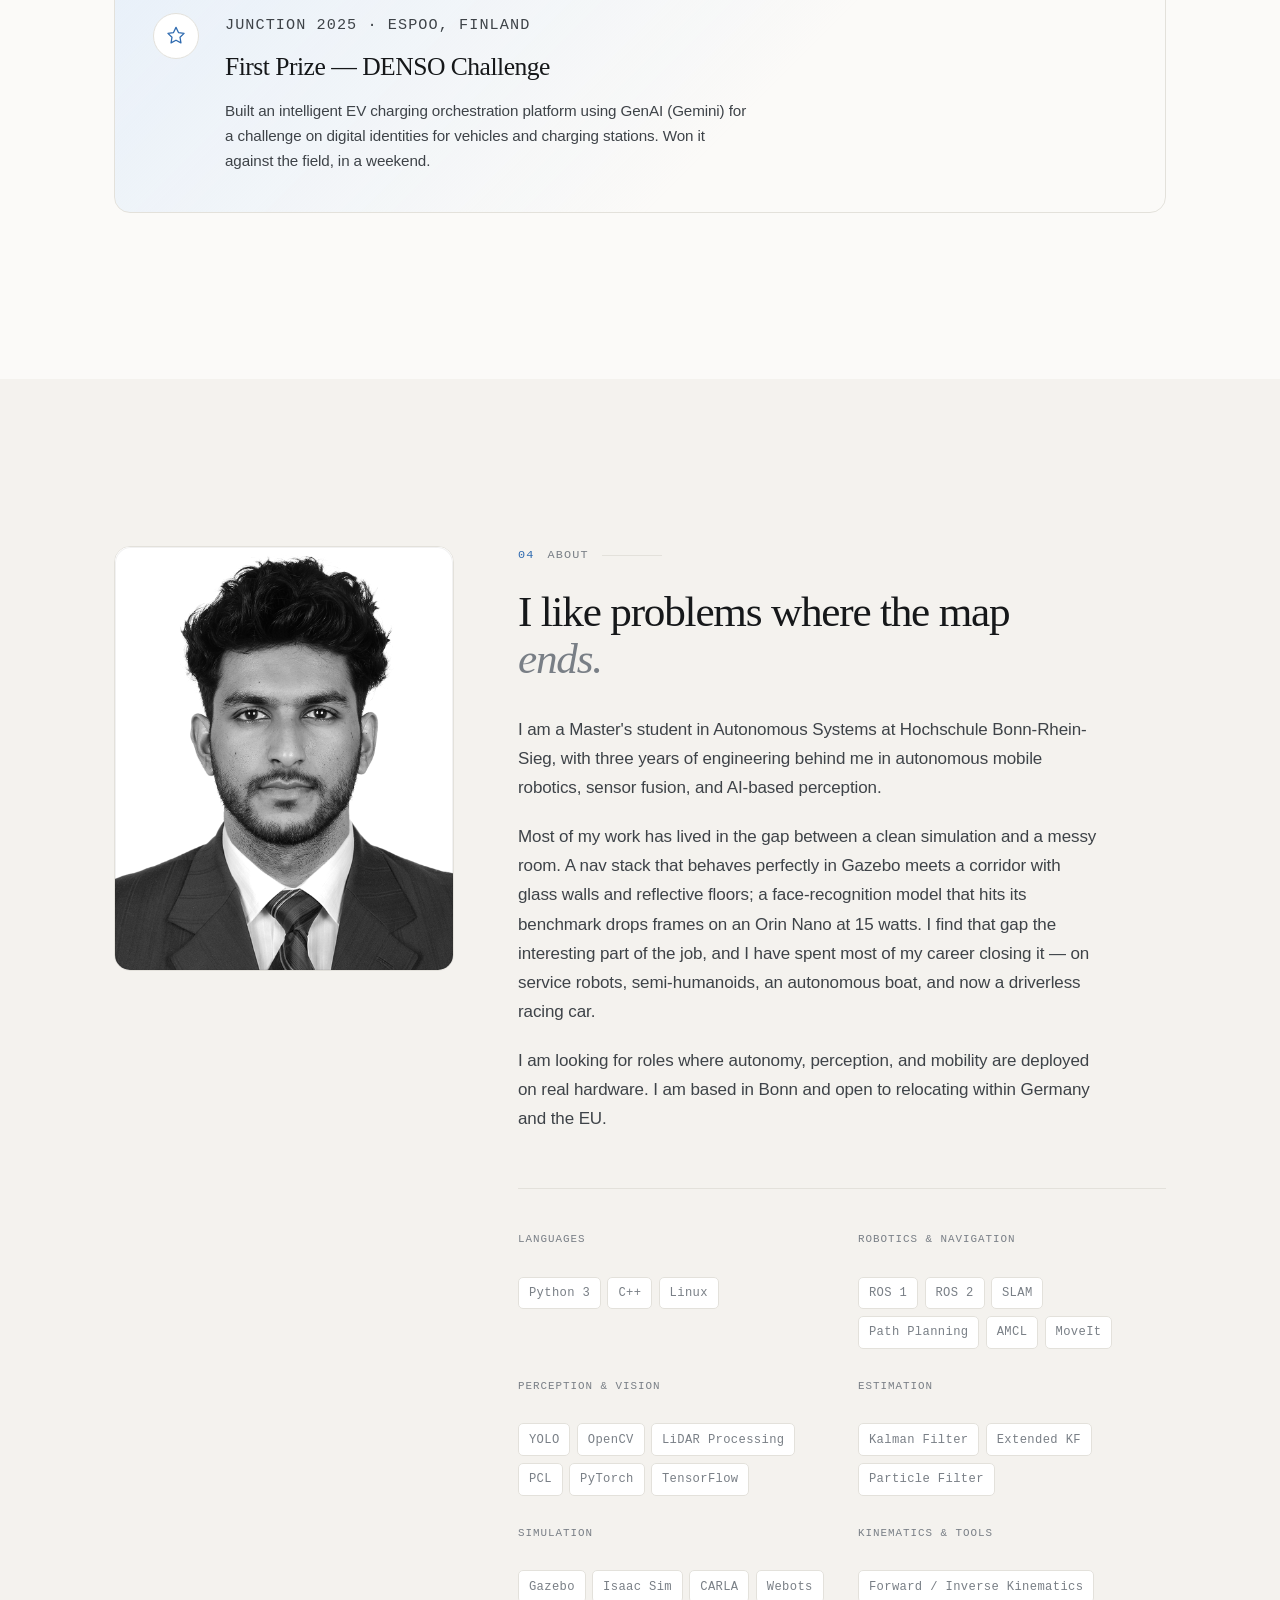
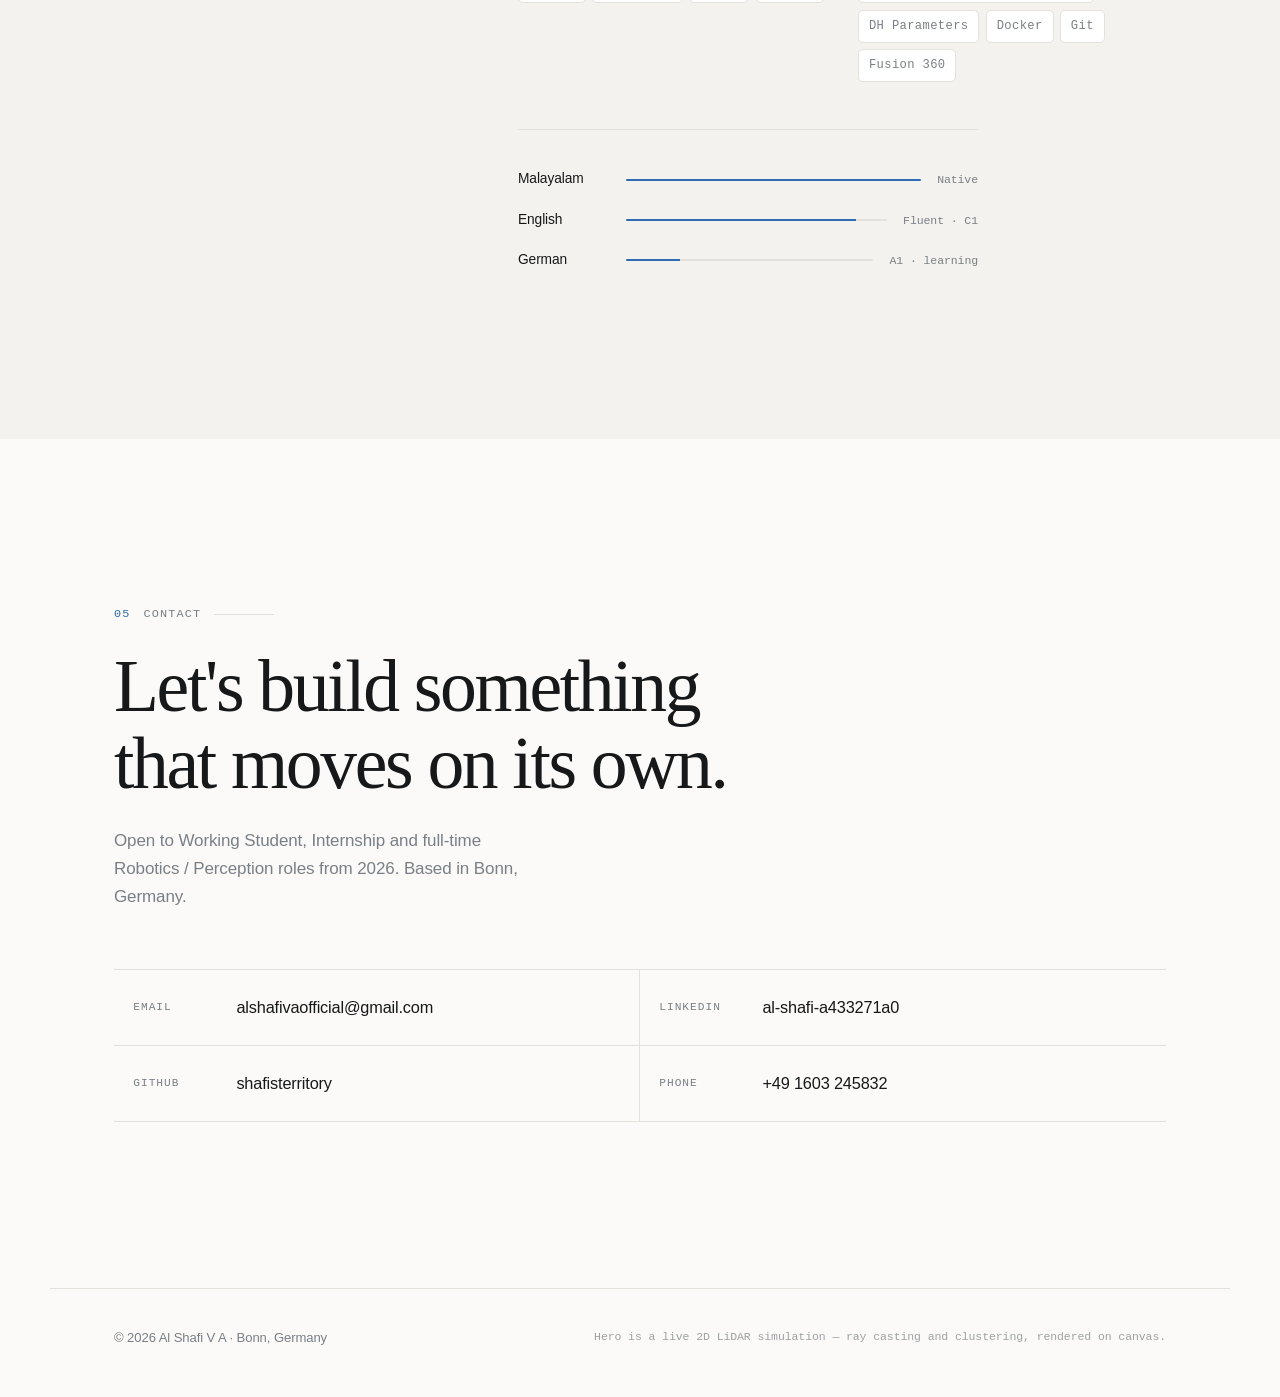
==== commit c19e9f06: "Tidy wording in About section Professionalise the "map runs out" headline and the "meet real hardwar" ====
--- a/index.html
+++ b/index.html
@@ -542,7 +542,7 @@
     <div class="about__text">
       <p class="kicker" data-reveal><span class="kicker__num">04</span> About</p>
       <h2 class="section__title section__title--sm" data-reveal data-reveal-delay="1">
-        I like problems where the map<br><em>runs out.</em>
+        I like problems where the map<br><em>ends.</em>
       </h2>
 
       <div data-reveal data-reveal-delay="2">
@@ -561,8 +561,8 @@
           racing car.
         </p>
         <p>
-          I am looking for roles where autonomy, perception and mobility meet real
-          hardware. I am based in Bonn and open to relocating within Germany and the EU.
+          I am looking for roles where autonomy, perception, and mobility are deployed on
+          real hardware. I am based in Bonn and open to relocating within Germany and the EU.
         </p>
       </div>
 
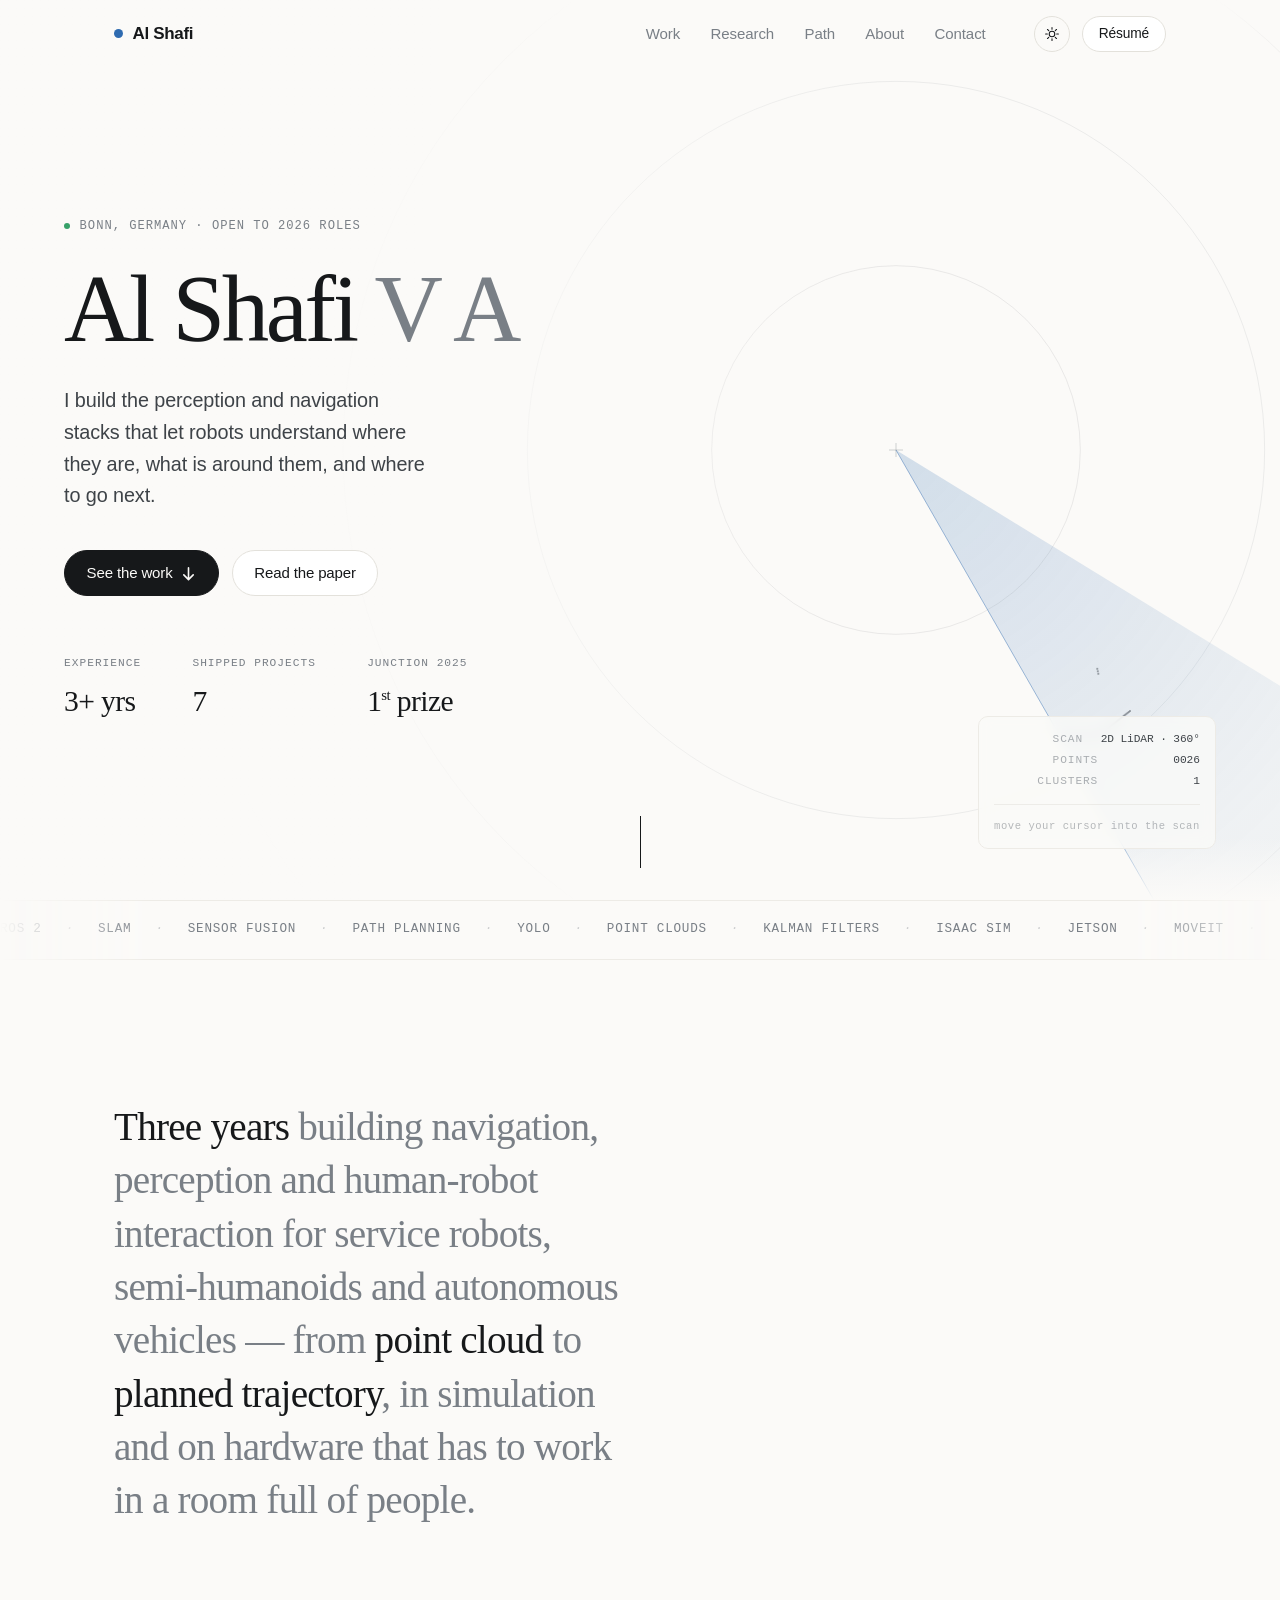
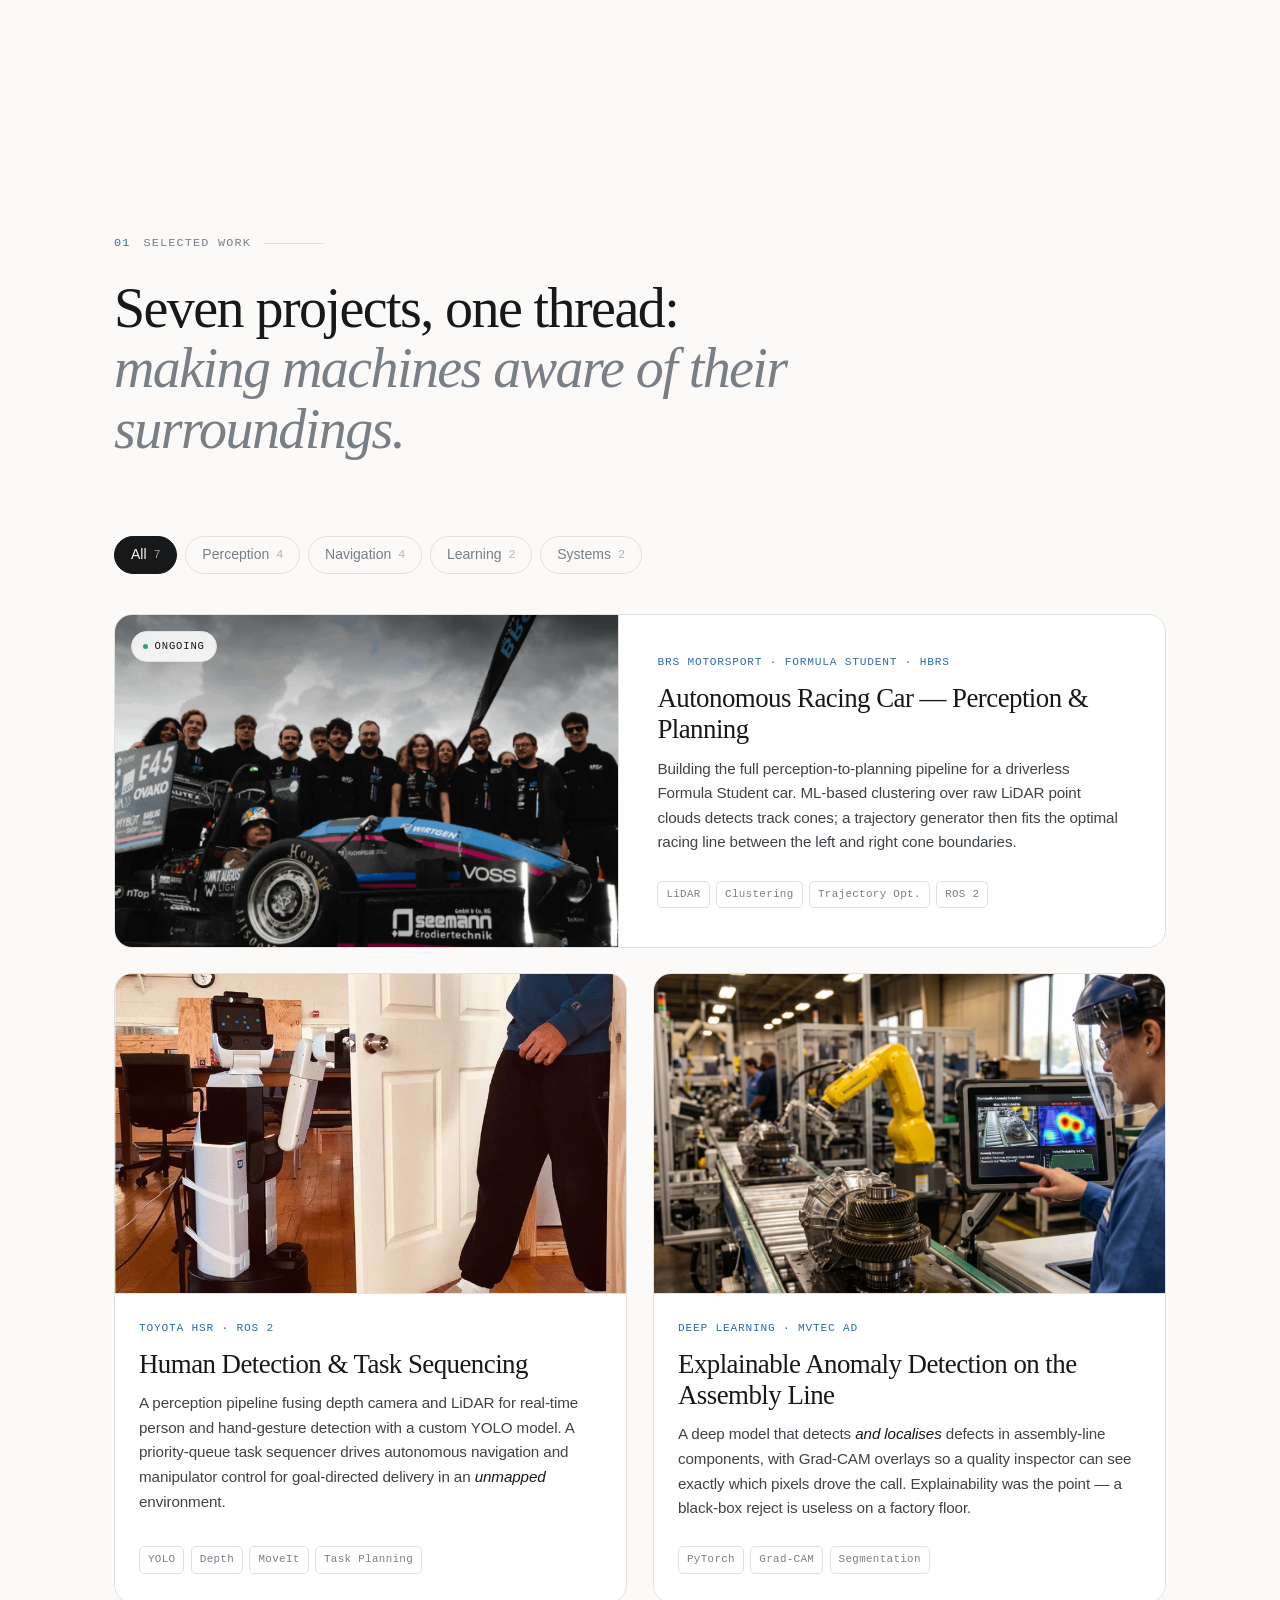
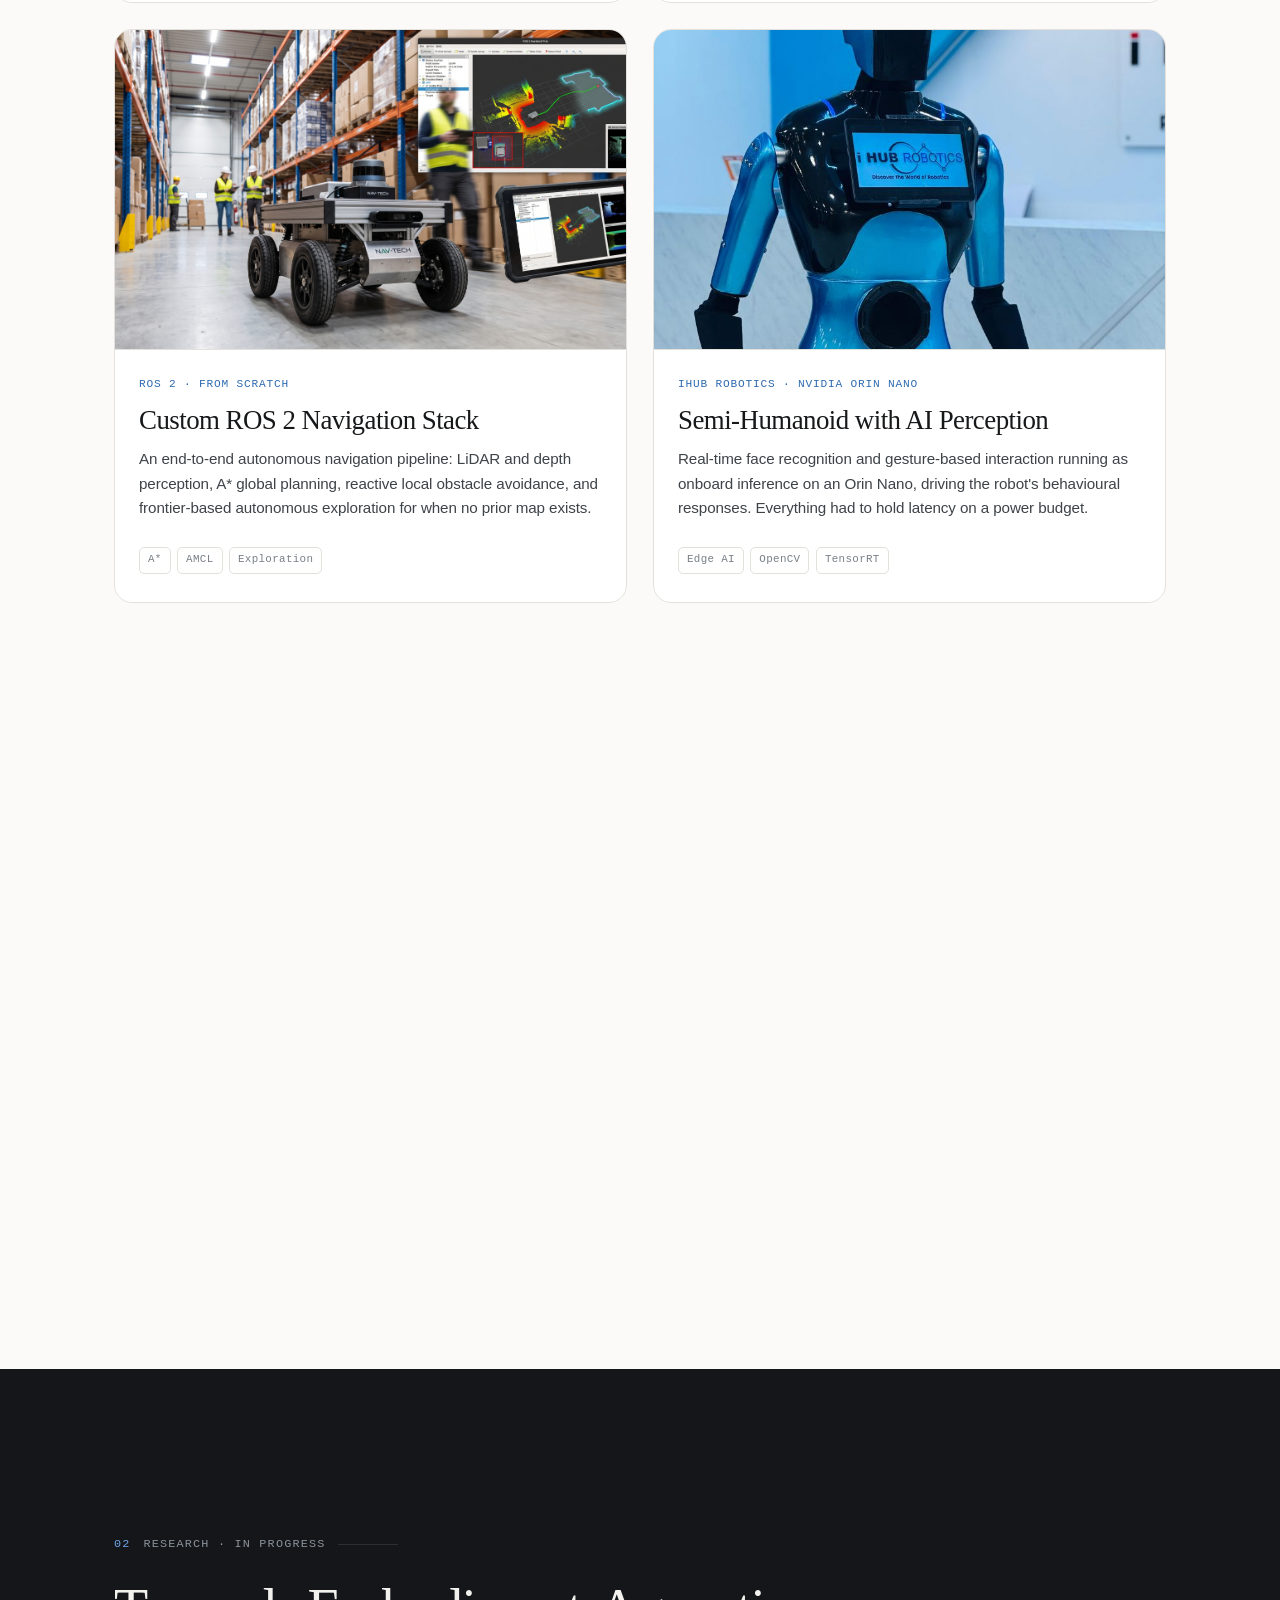
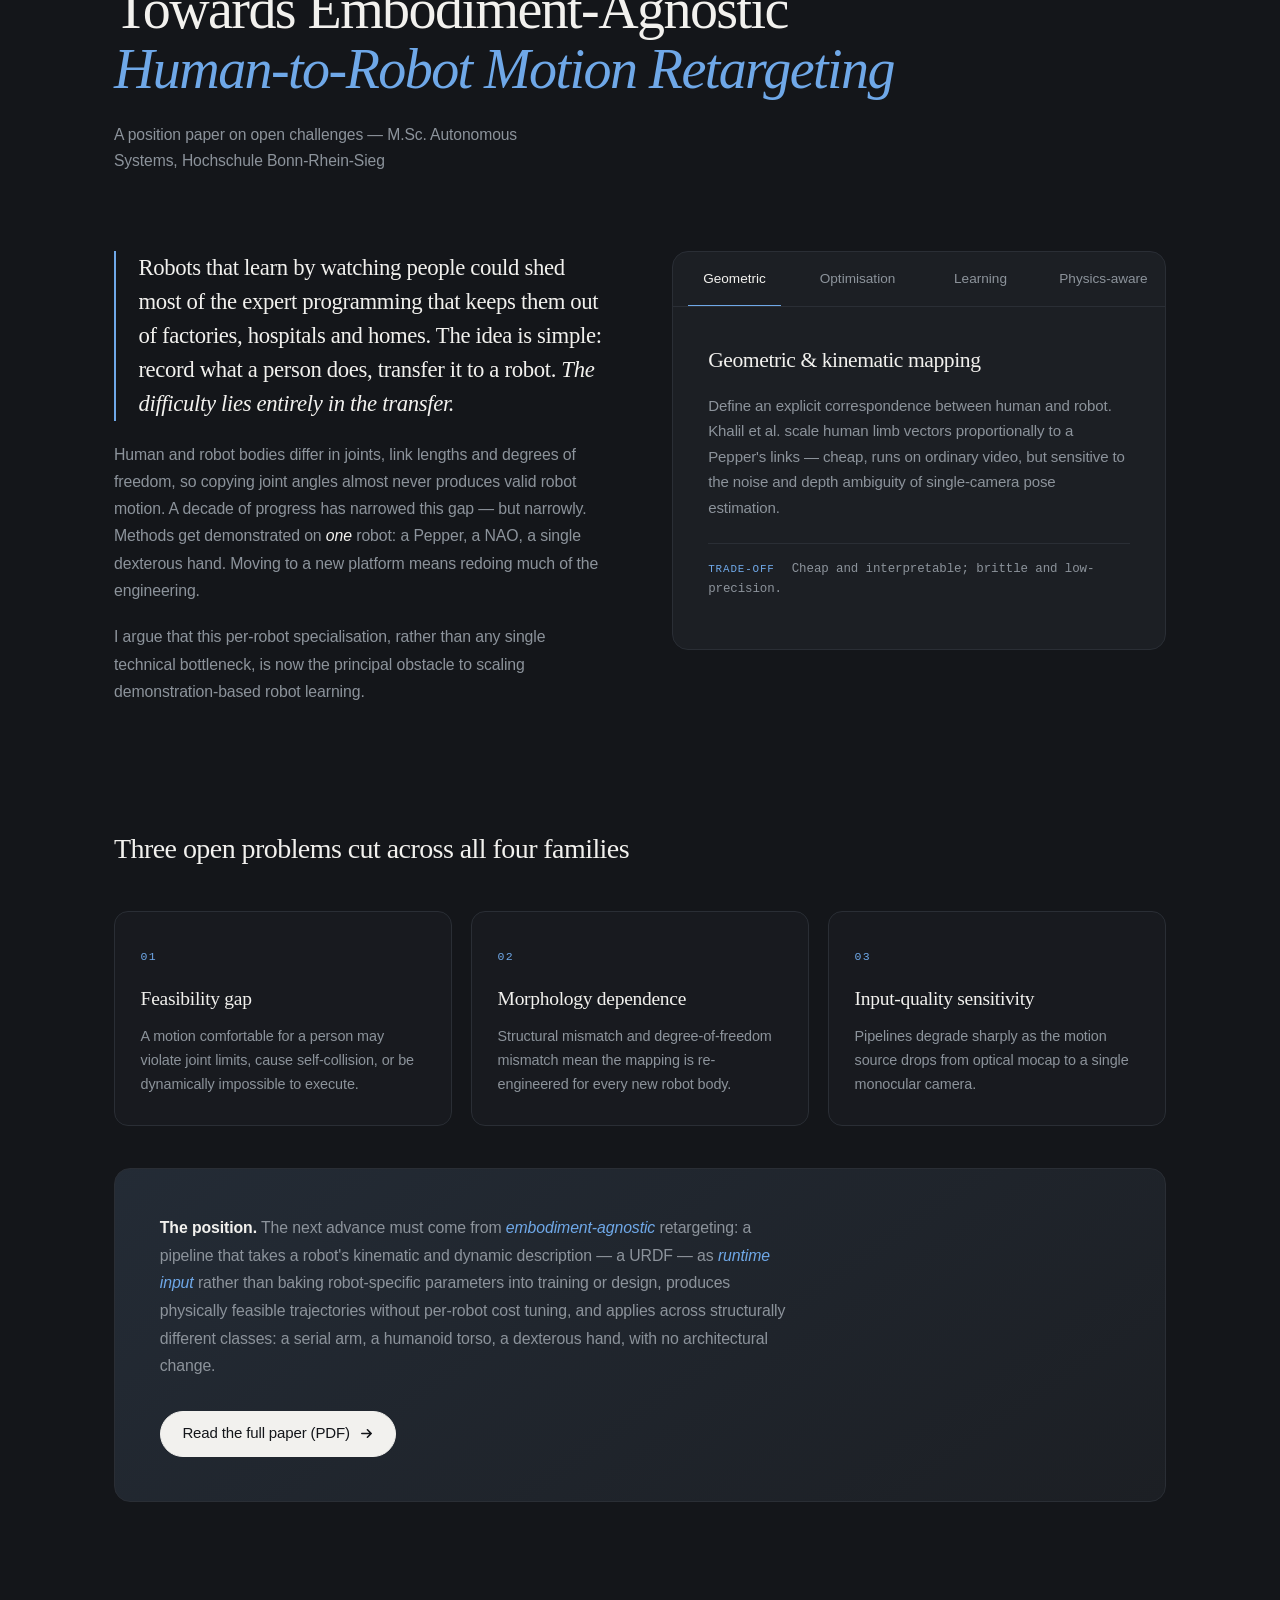
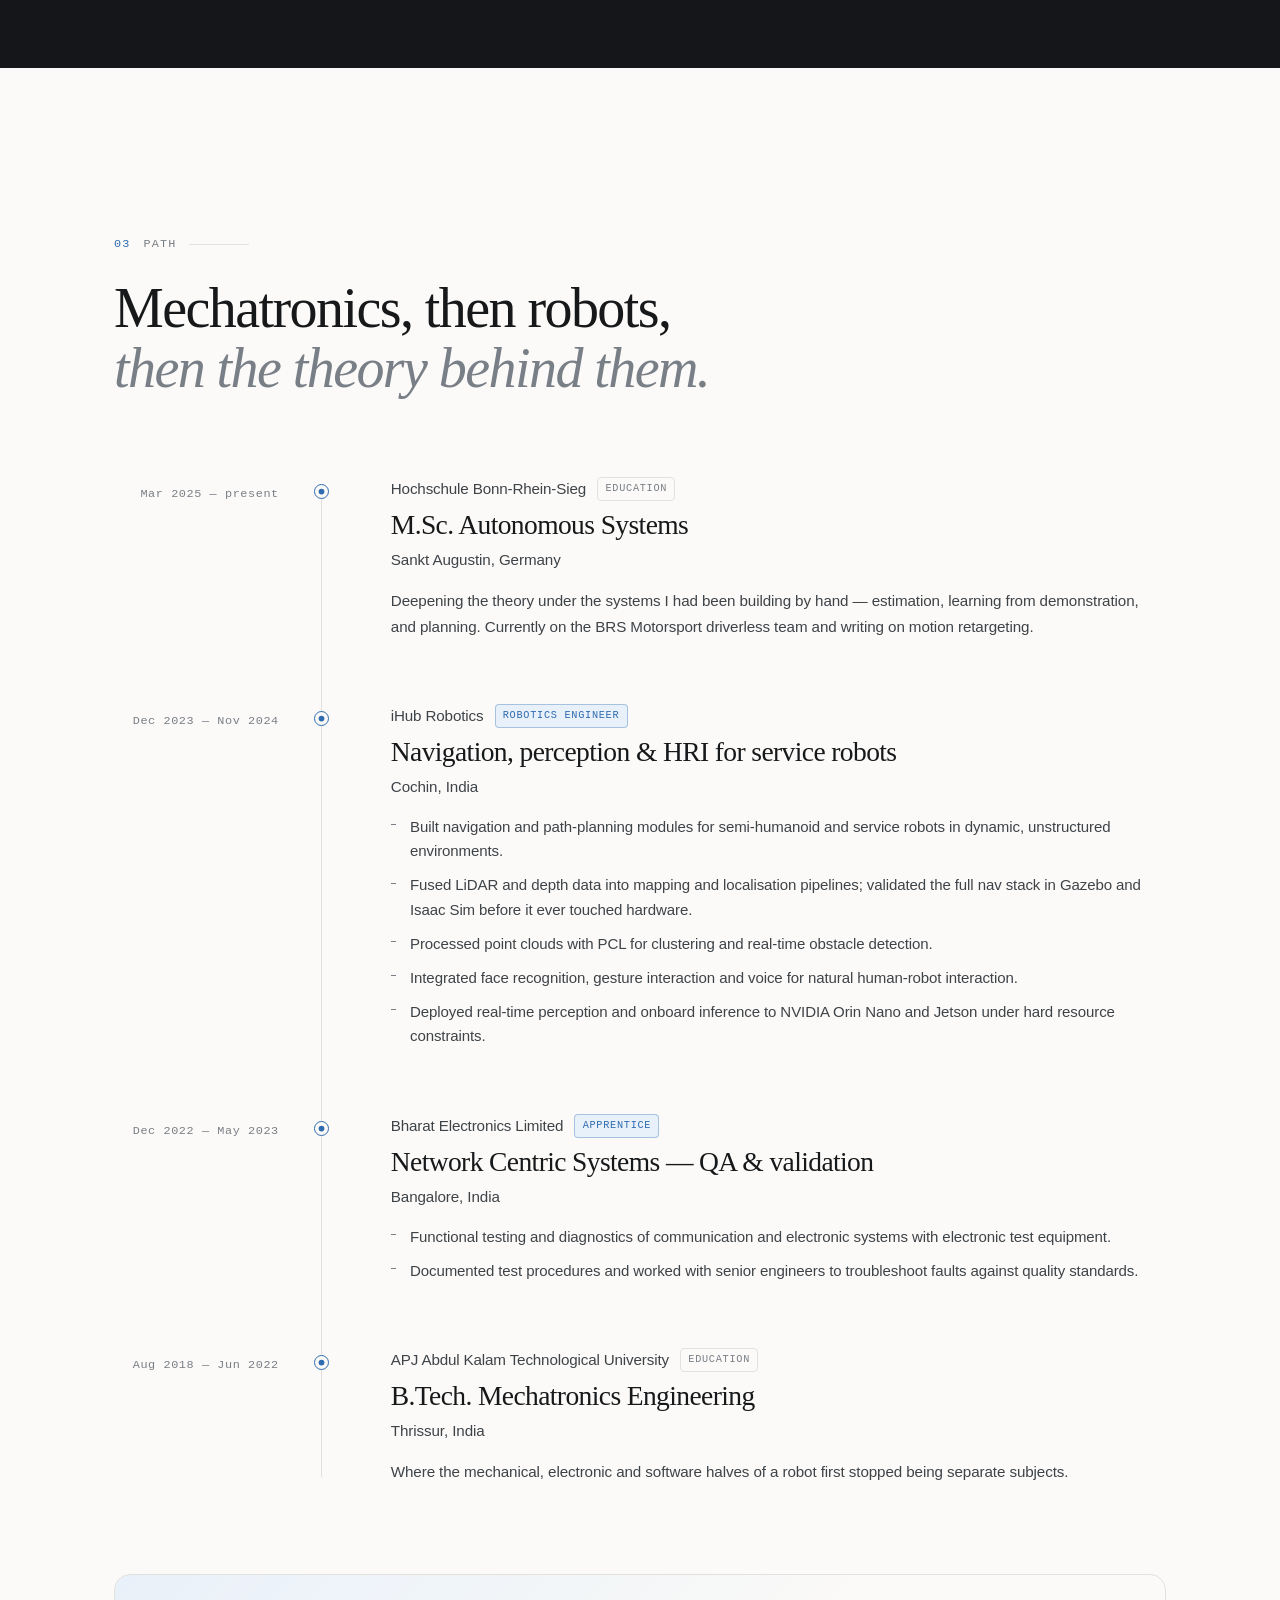
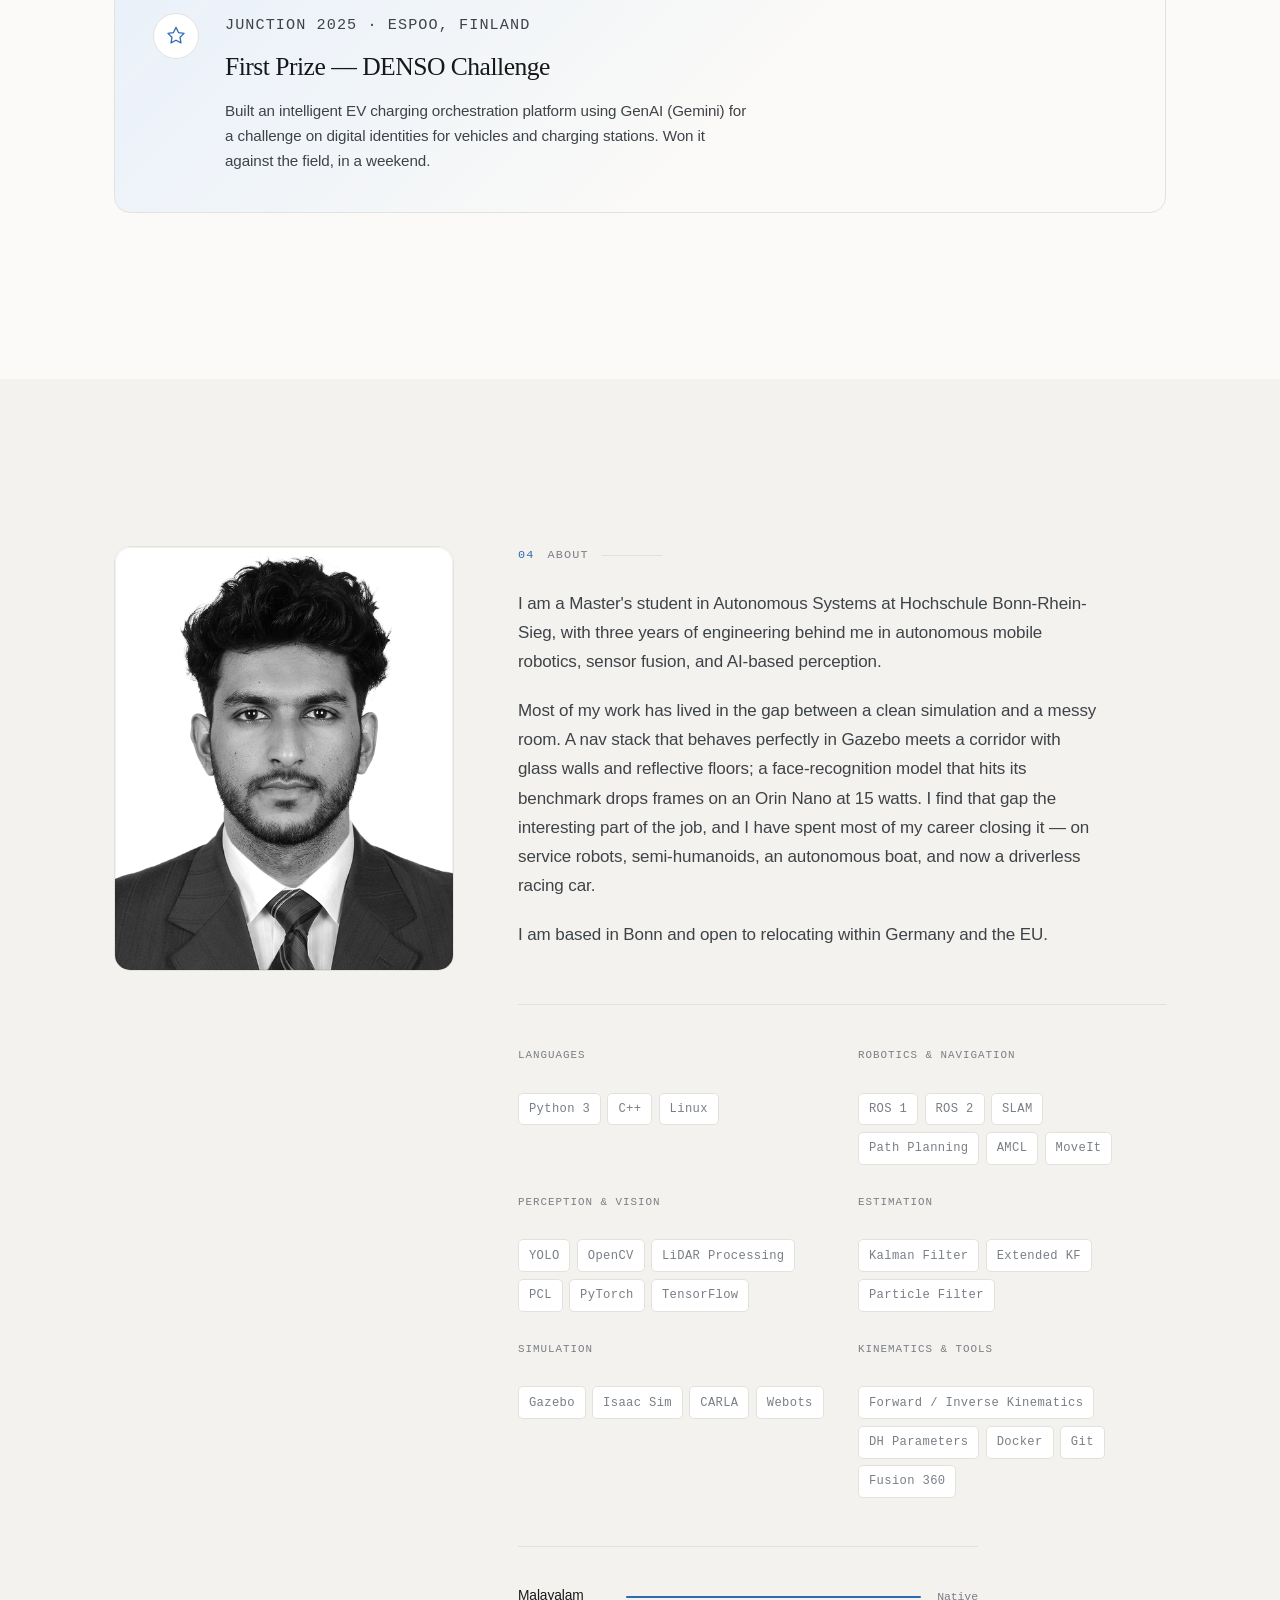
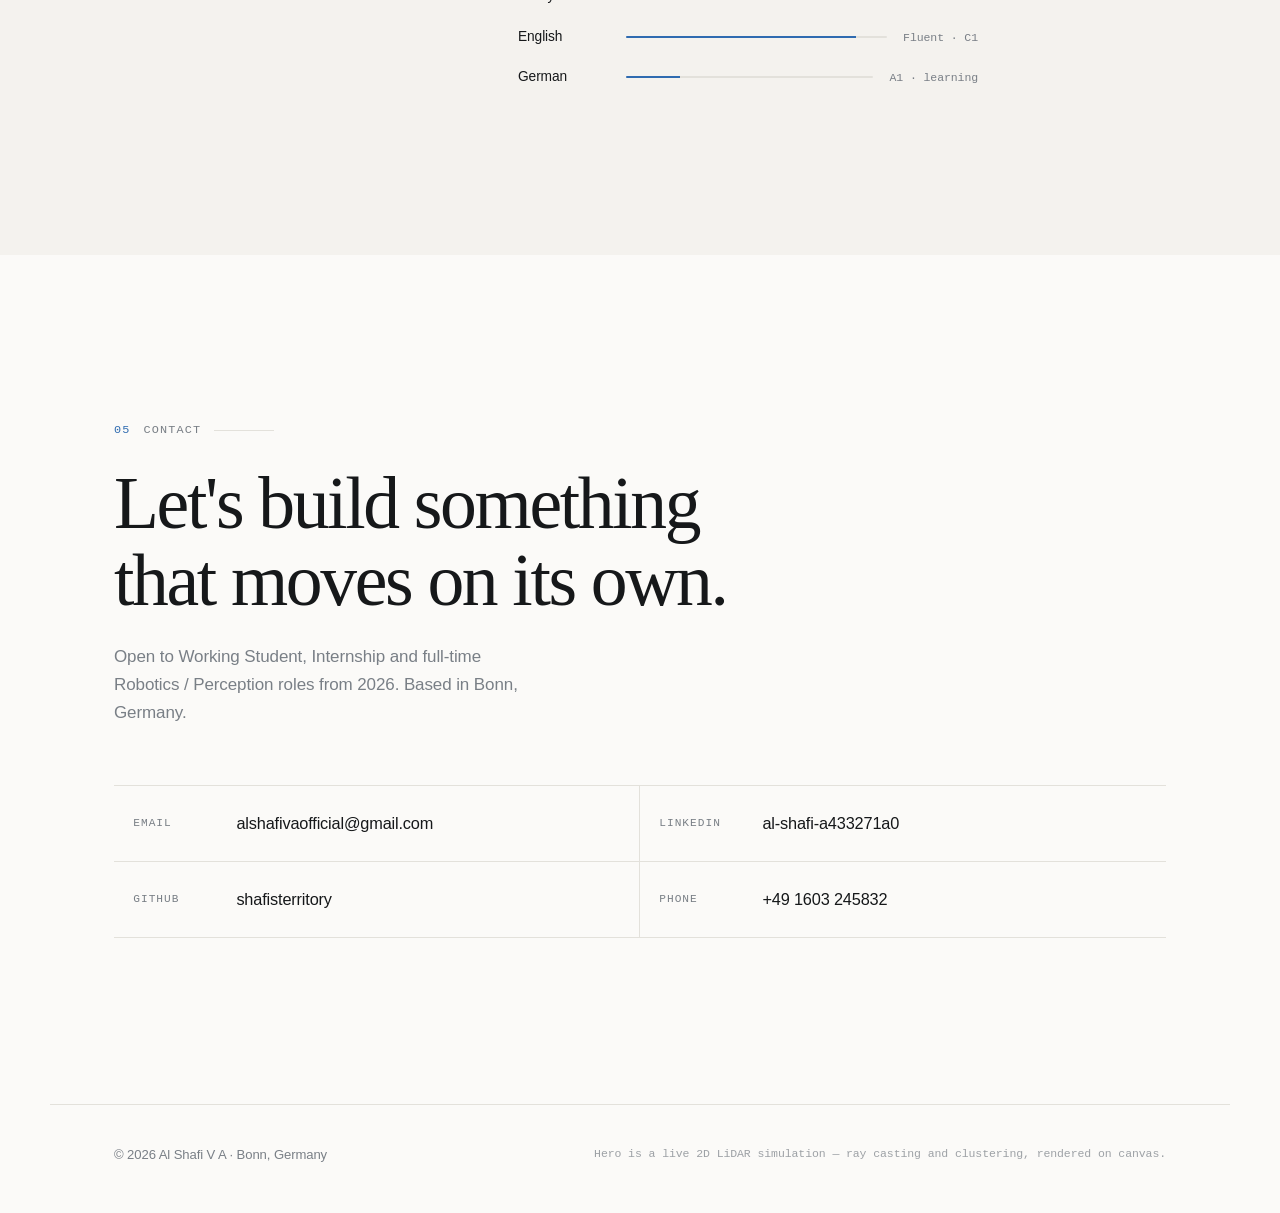
==== commit d8c4beb9: "Remove unprofessional lines from About section Drop the "map runs out" heading and the "meet real ha" ====
--- a/index.html
+++ b/index.html
@@ -541,10 +541,6 @@
 
     <div class="about__text">
       <p class="kicker" data-reveal><span class="kicker__num">04</span> About</p>
-      <h2 class="section__title section__title--sm" data-reveal data-reveal-delay="1">
-        I like problems where the map<br><em>ends.</em>
-      </h2>
-
       <div data-reveal data-reveal-delay="2">
         <p>
           I am a Master's student in Autonomous Systems at Hochschule Bonn-Rhein-Sieg,
@@ -561,8 +557,7 @@
           racing car.
         </p>
         <p>
-          I am looking for roles where autonomy, perception, and mobility are deployed on
-          real hardware. I am based in Bonn and open to relocating within Germany and the EU.
+          I am based in Bonn and open to relocating within Germany and the EU.
         </p>
       </div>
 
